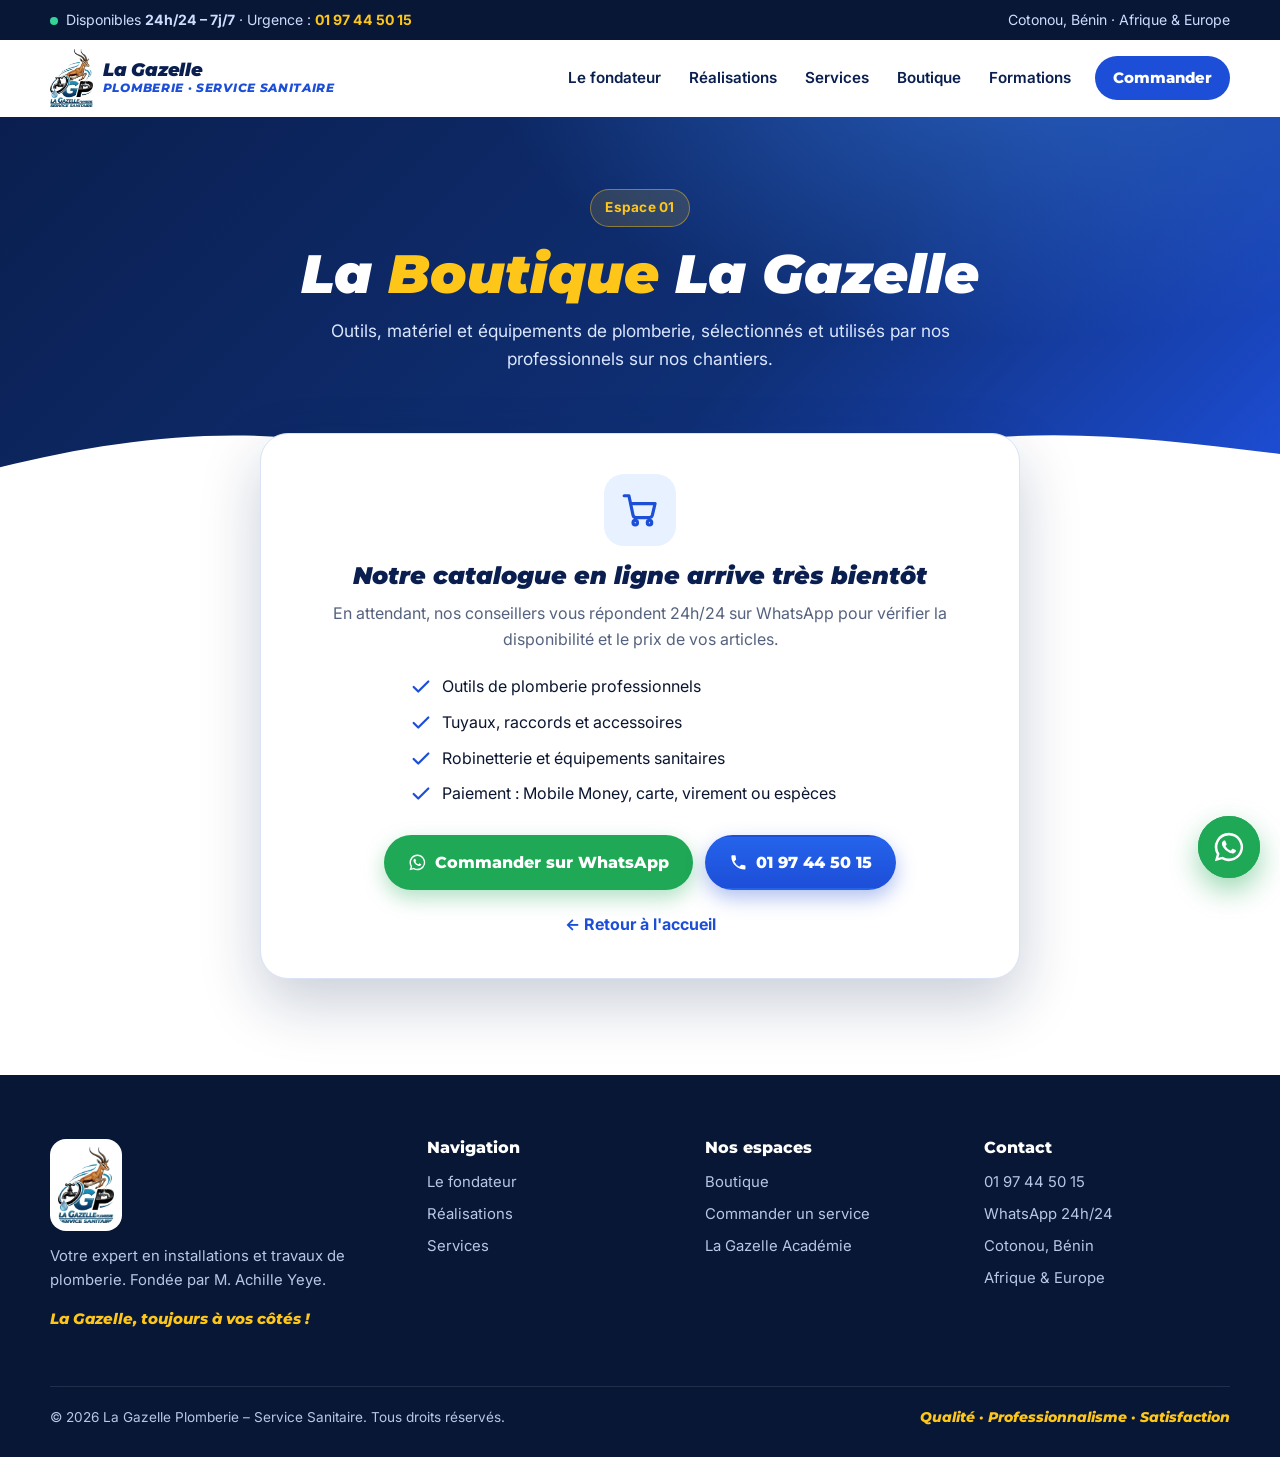
==== site/boutique.html @ bb218a48 "Étape 1 : page d'accueil de La Gazelle Plomberie - Présentation de l'entreprise, M. Achille Yeye (fo" ====
<!doctype html>
<html lang="fr">
<head>
  <meta charset="utf-8">
  <meta name="viewport" content="width=device-width, initial-scale=1, viewport-fit=cover">
  <title>Boutique – Outils et équipements de plomberie | La Gazelle Plomberie</title>
  <meta name="description" content="La boutique La Gazelle Plomberie : outils et équipements de plomberie sélectionnés par des professionnels. Commande par WhatsApp, livraison et tous moyens de paiement.">
  <meta name="theme-color" content="#0a1f4f">

  <meta property="og:type" content="website">
  <meta property="og:locale" content="fr_FR">
  <meta property="og:title" content="La Gazelle Plomberie avance avec vous !">
  <meta property="og:description" content="Plomberie, sanitaire et BTP, disponible 24h/24. Particuliers et grandes entreprises, en Afrique et en Europe.">
  <meta property="og:image" content="assets/img/og-image.jpg">
  <meta name="twitter:card" content="summary_large_image">

  <link rel="icon" type="image/png" href="assets/img/favicon.png">
  <link rel="apple-touch-icon" href="assets/img/apple-touch-icon.png">
  <link rel="manifest" href="manifest.webmanifest">

  <link rel="preconnect" href="https://fonts.googleapis.com">
  <link rel="preconnect" href="https://fonts.gstatic.com" crossorigin>
  <link href="https://fonts.googleapis.com/css2?family=Inter:wght@400;500;600;700&family=Montserrat:ital,wght@0,700;0,800;0,900;1,700;1,800;1,900&display=swap" rel="stylesheet">
  <link rel="stylesheet" href="assets/css/style.css">
</head>
<body>
  <!-- Bibliothèque d'icônes -->
  <svg width="0" height="0" style="position:absolute" aria-hidden="true">
    <defs>
      <symbol id="i-phone" viewBox="0 0 24 24"><path fill="currentColor" d="M6.6 10.8a15.2 15.2 0 0 0 6.6 6.6l2.2-2.2a1 1 0 0 1 1-.25 11.4 11.4 0 0 0 3.6.57 1 1 0 0 1 1 1V20a1 1 0 0 1-1 1A17 17 0 0 1 3 4a1 1 0 0 1 1-1h3.5a1 1 0 0 1 1 1c0 1.25.2 2.45.57 3.57a1 1 0 0 1-.25 1z"/></symbol>
      <symbol id="i-whatsapp" viewBox="0 0 24 24"><path fill="currentColor" d="M12 2a10 10 0 0 0-8.6 15.1L2 22l5-1.3A10 10 0 1 0 12 2zm0 18.2a8.2 8.2 0 0 1-4.2-1.15l-.3-.18-3 .78.8-2.9-.2-.3A8.2 8.2 0 1 1 12 20.2zm4.5-6.1c-.25-.12-1.47-.72-1.7-.8-.22-.09-.39-.13-.55.12-.17.25-.64.8-.78.97-.14.16-.29.18-.53.06a6.7 6.7 0 0 1-3.37-2.94c-.25-.44.25-.41.72-1.36.08-.16.04-.3-.02-.43-.06-.12-.56-1.34-.76-1.83-.2-.48-.4-.41-.55-.42h-.47a.9.9 0 0 0-.65.3 2.7 2.7 0 0 0-.85 2.02 4.7 4.7 0 0 0 1 2.5 10.8 10.8 0 0 0 4.13 3.64c1.54.66 2.14.72 2.9.6.47-.07 1.47-.6 1.67-1.18.21-.58.21-1.07.15-1.18-.06-.1-.22-.16-.47-.28z"/></symbol>
      <symbol id="i-check" viewBox="0 0 24 24"><path fill="none" stroke="currentColor" stroke-width="2.4" stroke-linecap="round" stroke-linejoin="round" d="M20 6 9 17l-5-5"/></symbol>
      <symbol id="i-arrow" viewBox="0 0 24 24"><path fill="none" stroke="currentColor" stroke-width="2.2" stroke-linecap="round" stroke-linejoin="round" d="M5 12h14M13 6l6 6-6 6"/></symbol>
      <symbol id="i-clock" viewBox="0 0 24 24"><g fill="none" stroke="currentColor" stroke-width="2" stroke-linecap="round"><circle cx="12" cy="12" r="9"/><path d="M12 7v5l3 2"/></g></symbol>
      <symbol id="i-globe" viewBox="0 0 24 24"><g fill="none" stroke="currentColor" stroke-width="2"><circle cx="12" cy="12" r="9"/><path d="M3 12h18M12 3a14 14 0 0 1 0 18M12 3a14 14 0 0 0 0 18"/></g></symbol>
      <symbol id="i-building" viewBox="0 0 24 24"><g fill="none" stroke="currentColor" stroke-width="2" stroke-linejoin="round"><path d="M4 21V5l8-3v19M12 8l8 3v10M2 21h20"/><path d="M7 8h2M7 12h2M7 16h2M15 13h2M15 17h2"/></g></symbol>
      <symbol id="i-card" viewBox="0 0 24 24"><g fill="none" stroke="currentColor" stroke-width="2" stroke-linejoin="round"><rect x="2" y="5" width="20" height="14" rx="2"/><path d="M2 10h20M6 15h4"/></g></symbol>
      <symbol id="i-tap" viewBox="0 0 24 24"><g fill="none" stroke="currentColor" stroke-width="2" stroke-linecap="round" stroke-linejoin="round"><path d="M9 4h6M12 4v4M4 10h11a4 4 0 0 1 4 4v1h-4v-1H4z"/><path d="M17 19c0 1.1-.9 2-2 2s-2-.9-2-2c0-1.1 2-3.5 2-3.5"/></g></symbol>
      <symbol id="i-tools" viewBox="0 0 24 24"><g fill="none" stroke="currentColor" stroke-width="2" stroke-linecap="round" stroke-linejoin="round"><path d="M14.7 6.3a4 4 0 0 1 5-5l-2.5 2.5.6 2.4 2.4.6 2.5-2.5a4 4 0 0 1-5 5L8.5 19.5a2.1 2.1 0 0 1-3-3z"/><path d="m3 3 6 6M2 5l3-3"/></g></symbol>
      <symbol id="i-toilet" viewBox="0 0 24 24"><g fill="none" stroke="currentColor" stroke-width="2" stroke-linejoin="round"><path d="M6 3h7v7H6zM4 10h15a6 6 0 0 1-6 6H10a6 6 0 0 1-6-6zM9 16l-1 5h8l-1-5"/></g></symbol>
      <symbol id="i-hat" viewBox="0 0 24 24"><g fill="none" stroke="currentColor" stroke-width="2" stroke-linejoin="round"><path d="M2 18h20M4 18v-3a8 8 0 0 1 16 0v3M10 7V5h4v2M12 7v5"/></g></symbol>
      <symbol id="i-cart" viewBox="0 0 24 24"><g fill="none" stroke="currentColor" stroke-width="2" stroke-linecap="round" stroke-linejoin="round"><circle cx="9" cy="20" r="1.4"/><circle cx="18" cy="20" r="1.4"/><path d="M2 3h3l2.6 12.2a2 2 0 0 0 2 1.6h8.2a2 2 0 0 0 2-1.5L21.5 8H6"/></g></symbol>
      <symbol id="i-grad" viewBox="0 0 24 24"><g fill="none" stroke="currentColor" stroke-width="2" stroke-linejoin="round"><path d="M2 9l10-5 10 5-10 5z"/><path d="M6 11v5c0 1.5 2.7 3 6 3s6-1.5 6-3v-5M22 9v6"/></g></symbol>
      <symbol id="i-clipboard" viewBox="0 0 24 24"><g fill="none" stroke="currentColor" stroke-width="2" stroke-linecap="round" stroke-linejoin="round"><rect x="5" y="4" width="14" height="18" rx="2"/><path d="M9 4V2h6v2M9 11h6M9 15h6M9 19h3"/></g></symbol>
      <symbol id="i-team" viewBox="0 0 24 24"><g fill="none" stroke="currentColor" stroke-width="2" stroke-linecap="round"><circle cx="12" cy="8" r="3.2"/><circle cx="5" cy="10" r="2.3"/><circle cx="19" cy="10" r="2.3"/><path d="M6 20a6 6 0 0 1 12 0M1.5 19a4 4 0 0 1 5-3.6M22.5 19a4 4 0 0 0-5-3.6"/></g></symbol>
      <symbol id="i-pin" viewBox="0 0 24 24"><g fill="none" stroke="currentColor" stroke-width="2"><path d="M12 22s7-6.5 7-12a7 7 0 0 0-14 0c0 5.5 7 12 7 12z"/><circle cx="12" cy="10" r="2.5"/></g></symbol>
      <symbol id="i-shield" viewBox="0 0 24 24"><g fill="none" stroke="currentColor" stroke-width="2" stroke-linejoin="round"><path d="M12 2 4 5v6c0 5 3.4 9.3 8 11 4.6-1.7 8-6 8-11V5z"/><path d="m8.5 12 2.5 2.5 4.5-5"/></g></symbol>
      <symbol id="i-user" viewBox="0 0 24 24"><g fill="none" stroke="currentColor" stroke-width="2" stroke-linecap="round"><circle cx="12" cy="8" r="4"/><path d="M4 21a8 8 0 0 1 16 0"/></g></symbol>
    </defs>
  </svg>

  <a class="skip-link" href="#contenu">Aller au contenu</a>

  <!-- Bandeau disponibilité -->
  <div class="topbar">
    <div class="container">
      <p class="m0"><span class="pulse-dot" aria-hidden="true"></span>Disponibles <strong>24h/24 – 7j/7</strong> · <span class="hide-xs">Urgence : </span><a class="nowrap" href="tel:+2290197445015">01 97 44 50 15</a></p>
      <div class="topbar-right">
        <span>Cotonou, Bénin · Afrique &amp; Europe</span>
      </div>
    </div>
  </div>

  <!-- En-tête -->
  <header class="site-header" id="top">
    <div class="container header-inner">
      <a class="brand" href="index.html" aria-label="La Gazelle Plomberie – accueil">
        <picture>
          <source srcset="assets/img/logo-sm.webp" type="image/webp">
          <img src="assets/img/logo-sm.png" alt="" width="160" height="217">
        </picture>
        <span class="brand-text"><strong>La Gazelle</strong><span>Plomberie · Service sanitaire</span></span>
      </a>

      <button class="nav-toggle" aria-expanded="false" aria-controls="menu" aria-label="Ouvrir le menu"><span></span></button>

      <nav class="main-nav" id="menu" aria-label="Navigation principale">
        <ul>
          <li><a href="index.html#fondateur">Le fondateur</a></li>
          <li><a href="index.html#realisations">Réalisations</a></li>
          <li><a href="index.html#services">Services</a></li>
          <li><a href="boutique.html" aria-current="page">Boutique</a></li>
          <li><a href="formations.html">Formations</a></li>
          <li class="nav-cta"><a href="commander.html">Commander</a></li>
        </ul>
      </nav>
    </div>
  </header>

  <main id="contenu">
    <section class="page-hero" aria-labelledby="page-title">
      <div class="container">
        <span class="eyebrow">Espace 01</span>
        <h1 id="page-title">La <span class="accent">Boutique</span> La Gazelle</h1>
        <p>Outils, matériel et équipements de plomberie, sélectionnés et utilisés par nos professionnels sur nos chantiers.</p>
      </div>
      <svg class="wave" viewBox="0 0 1440 90" preserveAspectRatio="none" aria-hidden="true"><path fill="#ffffff" d="M0 60c120-30 240-45 360-30s240 60 360 60 240-45 360-60 240 0 360 15v45H0z"/></svg>
    </section>

    <section class="section" style="padding-top:0">
      <div class="container">
        <div class="coming">
          <span class="ico"><svg><use href="#i-cart"/></svg></span>
          <h2>Notre catalogue en ligne arrive très bientôt</h2>
          <p>En attendant, nos conseillers vous répondent 24h/24 sur WhatsApp pour vérifier la disponibilité et le prix de vos articles.</p>
          <ul>
          <li><svg><use href="#i-check"/></svg><span>Outils de plomberie professionnels</span></li>
          <li><svg><use href="#i-check"/></svg><span>Tuyaux, raccords et accessoires</span></li>
          <li><svg><use href="#i-check"/></svg><span>Robinetterie et équipements sanitaires</span></li>
          <li><svg><use href="#i-check"/></svg><span>Paiement : Mobile Money, carte, virement ou espèces</span></li>
          </ul>
          <div class="actions">
            <a class="btn btn-whatsapp" data-wa="Bonjour La Gazelle, je souhaite acheter des outils / du matériel de plomberie. Voici ma liste :" href="https://wa.me/2290197445015" target="_blank" rel="noopener"><svg><use href="#i-whatsapp"/></svg> Commander sur WhatsApp</a>
            <a class="btn btn-blue" href="tel:+2290197445015"><svg><use href="#i-phone"/></svg> 01 97 44 50 15</a>
          </div>
          <a class="back-link" href="index.html">← Retour à l'accueil</a>
        </div>
      </div>
    </section>
  </main>

  <!-- Pied de page -->
  <footer class="site-footer">
    <div class="container footer-grid">
      <div class="footer-brand">
        <img src="assets/img/logo-sm.png" alt="Logo La Gazelle Plomberie – Service Sanitaire" width="160" height="217">
        <p>Votre expert en installations et travaux de plomberie. Fondée par M. Achille Yeye.</p>
        <p class="slogan">La Gazelle, toujours à vos côtés&nbsp;!</p>
      </div>
      <div>
        <h4>Navigation</h4>
        <ul>
          <li><a href="index.html#fondateur">Le fondateur</a></li>
          <li><a href="index.html#realisations">Réalisations</a></li>
          <li><a href="index.html#services">Services</a></li>
        </ul>
      </div>
      <div>
        <h4>Nos espaces</h4>
        <ul>
          <li><a href="boutique.html">Boutique</a></li>
          <li><a href="commander.html">Commander un service</a></li>
          <li><a href="formations.html">La Gazelle Académie</a></li>
        </ul>
      </div>
      <div>
        <h4>Contact</h4>
        <ul>
          <li><a href="tel:+2290197445015">01 97 44 50 15</a></li>
          <li><a href="https://wa.me/2290197445015" target="_blank" rel="noopener">WhatsApp 24h/24</a></li>
          <li>Cotonou, Bénin</li>
          <li>Afrique &amp; Europe</li>
        </ul>
      </div>
    </div>
    <div class="container footer-bottom">
      <span>© <span data-year>2026</span> La Gazelle Plomberie – Service Sanitaire. Tous droits réservés.</span>
      <span class="slogan">Qualité · Professionnalisme · Satisfaction</span>
    </div>
  </footer>

  <!-- Bouton WhatsApp flottant (ordinateur) -->
  <a class="fab-whatsapp" data-wa="Bonjour La Gazelle Plomberie !" href="https://wa.me/2290197445015" target="_blank" rel="noopener" aria-label="Nous écrire sur WhatsApp">
    <svg><use href="#i-whatsapp"/></svg>
  </a>

  <!-- Barre d'actions (mobile) -->
  <nav class="mobile-bar" aria-label="Actions rapides">
    <a class="call" href="tel:+2290197445015"><svg><use href="#i-phone"/></svg>Appeler</a>
    <a class="wa" data-wa="Bonjour La Gazelle Plomberie !" href="https://wa.me/2290197445015" target="_blank" rel="noopener"><svg><use href="#i-whatsapp"/></svg>WhatsApp</a>
    <a class="quote" href="commander.html"><svg><use href="#i-hat"/></svg>Commander</a>
  </nav>

  <script src="assets/js/main.js" defer></script>
</body>
</html>
---- site/assets/css/style.css ----
/* =========================================================
   La Gazelle Plomberie — Service Sanitaire
   Identité : bleu roi, bleu nuit, jaune or, blanc + touche fauve (la gazelle)
   ========================================================= */

:root {
  --navy-900: #071735;
  --navy-800: #0a1f4f;
  --navy-700: #0f2f75;
  --blue-600: #1d4ed8;
  --blue-500: #2563eb;
  --blue-400: #3b82f6;
  --sky-100: #e8f1ff;
  --sky-50: #f4f8ff;
  --gold-400: #ffc61a;
  --gold-500: #f5b300;
  --fauve: #c8742f;
  --red-600: #e11d2a;
  --whatsapp: #1fa855;
  --ink: #0b1530;
  --muted: #55627f;
  --line: #d9e3f5;
  --white: #ffffff;

  --radius-sm: 10px;
  --radius: 18px;
  --radius-lg: 28px;
  --shadow-sm: 0 2px 8px rgba(10, 31, 79, .08);
  --shadow: 0 12px 32px rgba(10, 31, 79, .14);
  --shadow-lg: 0 24px 60px rgba(10, 31, 79, .22);

  --font-display: "Montserrat", system-ui, sans-serif;
  --font-body: "Inter", system-ui, -apple-system, "Segoe UI", Roboto, sans-serif;

  --container: 1180px;
  --header-h: 76px;
}

*, *::before, *::after { box-sizing: border-box; }
html { scroll-behavior: smooth; scroll-padding-top: calc(var(--header-h) + 12px); }
body {
  margin: 0;
  font-family: var(--font-body);
  font-size: 16px;
  line-height: 1.6;
  color: var(--ink);
  background: var(--white);
  -webkit-font-smoothing: antialiased;
  overflow-x: hidden;
}
img { max-width: 100%; display: block; }
a { color: inherit; }
button, input, select, textarea { font: inherit; }
h1, h2, h3, h4 { font-family: var(--font-display); line-height: 1.15; margin: 0 0 .5em; }
p { margin: 0 0 1em; }
ul { margin: 0; padding: 0; list-style: none; }

.container { width: min(100% - 32px, var(--container)); margin-inline: auto; }
.visually-hidden {
  position: absolute !important; width: 1px; height: 1px; overflow: hidden;
  clip: rect(0 0 0 0); white-space: nowrap;
}
.skip-link {
  position: absolute; left: 12px; top: -60px; z-index: 200;
  background: var(--gold-400); color: var(--navy-900); padding: 10px 16px;
  border-radius: var(--radius-sm); font-weight: 700; text-decoration: none;
}
.skip-link:focus { top: 12px; }
:focus-visible { outline: 3px solid var(--gold-400); outline-offset: 3px; border-radius: 6px; }

/* ---------- Boutons ---------- */
.btn {
  display: inline-flex; align-items: center; justify-content: center; gap: .55em;
  padding: .85em 1.4em; border-radius: 999px; border: 2px solid transparent;
  font-family: var(--font-display); font-weight: 800; font-size: .98rem;
  text-decoration: none; cursor: pointer; white-space: nowrap;
  transition: transform .15s ease, box-shadow .15s ease, background .15s ease;
}
.btn:hover { transform: translateY(-2px); }
.btn svg { width: 1.2em; height: 1.2em; flex: none; }
.btn-gold { background: linear-gradient(180deg, var(--gold-400), var(--gold-500)); color: var(--navy-900); box-shadow: 0 8px 20px rgba(245, 179, 0, .35); }
.btn-blue { background: linear-gradient(180deg, var(--blue-500), var(--blue-600)); color: var(--white); box-shadow: 0 8px 20px rgba(29, 78, 216, .35); }
.btn-whatsapp { background: var(--whatsapp); color: var(--white); box-shadow: 0 8px 20px rgba(31, 168, 85, .35); }
.btn-ghost { background: transparent; border-color: currentColor; }
.btn-ghost-light { background: rgba(255,255,255,.08); border-color: rgba(255,255,255,.5); color: var(--white); }
.btn-block { width: 100%; }

/* ---------- Bandeau urgence ---------- */
.topbar {
  background: var(--navy-900); color: #cfdcff; font-size: .88rem;
}
.topbar .container { display: flex; align-items: center; justify-content: space-between; gap: 12px; min-height: 40px; }
.topbar a { color: var(--gold-400); font-weight: 700; text-decoration: none; }
.topbar-right { display: flex; gap: 18px; }
.pulse-dot {
  display: inline-block; width: 8px; height: 8px; border-radius: 50%; background: #34d399;
  margin-right: 8px; box-shadow: 0 0 0 0 rgba(52, 211, 153, .7); animation: pulse 2s infinite;
}
@keyframes pulse { 70% { box-shadow: 0 0 0 10px rgba(52, 211, 153, 0); } 100% { box-shadow: 0 0 0 0 rgba(52, 211, 153, 0); } }

/* ---------- En-tête ---------- */
.site-header {
  position: sticky; top: 0; z-index: 100; background: rgba(255,255,255,.94);
  backdrop-filter: saturate(160%) blur(10px); -webkit-backdrop-filter: saturate(160%) blur(10px);
  border-bottom: 1px solid transparent; transition: box-shadow .2s, border-color .2s;
}
.site-header.is-scrolled { box-shadow: var(--shadow-sm); border-color: var(--line); }
.header-inner { display: flex; align-items: center; justify-content: space-between; height: var(--header-h); gap: 16px; }
.brand { display: flex; align-items: center; gap: 10px; text-decoration: none; }
.brand img { height: 58px; width: auto; }
.brand-text { display: flex; flex-direction: column; line-height: 1; }
.brand-text strong { font-family: var(--font-display); font-weight: 900; font-style: italic; color: var(--navy-800); font-size: 1.15rem; letter-spacing: -.01em; }
.brand-text span { font-family: var(--font-display); font-weight: 800; font-style: italic; color: var(--blue-600); font-size: .72rem; letter-spacing: .06em; text-transform: uppercase; margin-top: 4px; }

.main-nav ul { display: flex; align-items: center; gap: 4px; }
.main-nav a {
  display: block; padding: 10px 12px; border-radius: 10px; text-decoration: none;
  font-weight: 600; font-size: .95rem; color: var(--navy-800);
}
.main-nav a:hover { background: var(--sky-100); color: var(--blue-600); }
.main-nav .nav-cta { margin-left: 8px; }
.main-nav .nav-cta a { background: var(--blue-600); color: var(--white); padding: 10px 18px; border-radius: 999px; font-family: var(--font-display); font-weight: 800; }
.main-nav .nav-cta a:hover { background: var(--navy-800); color: var(--white); }

.nav-toggle {
  display: none; width: 46px; height: 46px; border-radius: 12px; border: 1px solid var(--line);
  background: var(--white); cursor: pointer; align-items: center; justify-content: center;
}
.nav-toggle span, .nav-toggle span::before, .nav-toggle span::after {
  display: block; width: 22px; height: 2.5px; background: var(--navy-800); border-radius: 2px; position: relative; transition: .2s;
}
.nav-toggle span::before, .nav-toggle span::after { content: ""; position: absolute; left: 0; }
.nav-toggle span::before { top: -7px; }
.nav-toggle span::after { top: 7px; }
.nav-open .nav-toggle span { background: transparent; }
.nav-open .nav-toggle span::before { top: 0; transform: rotate(45deg); }
.nav-open .nav-toggle span::after { top: 0; transform: rotate(-45deg); }

/* ---------- Hero ---------- */
.hero {
  position: relative; overflow: hidden; color: var(--white);
  background:
    radial-gradient(1200px 600px at 85% -10%, rgba(59,130,246,.55), transparent 60%),
    radial-gradient(800px 500px at -10% 110%, rgba(29,78,216,.6), transparent 60%),
    linear-gradient(135deg, var(--navy-800) 0%, var(--navy-700) 55%, var(--blue-600) 100%);
}
.hero::before {
  /* motif chantier : grille légère */
  content: ""; position: absolute; inset: 0; opacity: .08; pointer-events: none;
  background-image: linear-gradient(rgba(255,255,255,.6) 1px, transparent 1px), linear-gradient(90deg, rgba(255,255,255,.6) 1px, transparent 1px);
  background-size: 48px 48px;
  mask-image: linear-gradient(180deg, #000 0%, transparent 85%);
}
.hero-inner { position: relative; display: grid; grid-template-columns: 1.1fr .9fr; gap: 40px; align-items: end; padding-top: 56px; }
.hero-copy { padding-bottom: 110px; }
.eyebrow {
  display: inline-flex; align-items: center; gap: 8px; padding: 7px 14px; border-radius: 999px;
  background: rgba(255,198,26,.14); border: 1px solid rgba(255,198,26,.45); color: var(--gold-400);
  font-weight: 700; font-size: .85rem; letter-spacing: .02em;
}
.hero h1 {
  font-size: clamp(2.3rem, 4.8vw, 3.7rem); font-weight: 900; font-style: italic; letter-spacing: -.02em;
  margin: 18px 0 18px; text-shadow: 0 4px 24px rgba(0,0,0,.25);
}
.hero h1 .accent { color: var(--gold-400); display: inline-block; position: relative; }
.swoosh { position: relative; }
.swoosh::after {
  content: ""; position: absolute; left: 2%; right: -2%; bottom: -.12em; height: .16em; border-radius: 999px;
  background: linear-gradient(90deg, var(--gold-400), rgba(255,198,26,0)); transform: rotate(-2deg);
}
.hero-lead { font-size: 1.15rem; color: #dbe6ff; max-width: 34em; }
.hero-actions { display: flex; flex-wrap: wrap; gap: 12px; margin: 28px 0 26px; }
.trust-row { display: flex; flex-wrap: wrap; gap: 10px 22px; color: #cfdcff; font-size: .92rem; font-weight: 600; }
.trust-row li { display: flex; align-items: center; gap: 8px; }
.trust-row svg { width: 20px; height: 20px; color: var(--gold-400); flex: none; }

.hero-visual { position: relative; align-self: end; display: flex; justify-content: center; }
.hero-photo {
  position: relative; width: min(100%, 460px); aspect-ratio: 620 / 746; border-radius: 240px 240px 0 0; overflow: hidden;
  background: linear-gradient(180deg, rgba(255,255,255,.18), rgba(255,255,255,.04));
  border: 6px solid rgba(255,255,255,.18); border-bottom: 0;
  box-shadow: var(--shadow-lg);
}
.hero-photo img { width: 100%; height: 100%; object-fit: cover; object-position: center top; }
.founder-badge {
  position: absolute; left: -12px; bottom: 120px; z-index: 2;
  background: linear-gradient(180deg, var(--gold-400), var(--gold-500)); color: var(--navy-900);
  border-radius: 16px; padding: 10px 18px 10px 14px; box-shadow: var(--shadow);
  display: flex; align-items: center; gap: 10px; transform: rotate(-3deg);
}
.founder-badge strong { display: block; font-family: var(--font-display); font-weight: 900; font-style: italic; font-size: 1.1rem; line-height: 1.1; }
.founder-badge span { display: block; font-weight: 700; font-size: .8rem; color: var(--navy-700); }
.founder-badge svg { width: 30px; height: 30px; }
.float-card {
  text-decoration: none;
  position: absolute; right: -10px; top: 70px; z-index: 2; background: var(--white); color: var(--ink);
  border-radius: 16px; padding: 12px 16px; box-shadow: var(--shadow); display: flex; align-items: center; gap: 12px;
  transform: rotate(2deg); max-width: 240px;
}
.float-card .ico { width: 42px; height: 42px; border-radius: 12px; background: var(--whatsapp); color: #fff; display: grid; place-items: center; flex: none; }
.float-card .ico svg { width: 24px; height: 24px; }
.float-card strong { display: block; font-family: var(--font-display); font-size: .95rem; line-height: 1.2; }
.float-card small { color: var(--muted); font-size: .8rem; }

.wave { display: block; width: 100%; height: auto; position: relative; margin-top: -2px; }
.hero .wave { position: absolute; left: 0; right: 0; bottom: -1px; z-index: 3; }

/* ---------- Sections ---------- */
.section { padding: 96px 0; position: relative; }
.section-alt { background: var(--sky-50); }
.section-head { text-align: center; max-width: 720px; margin: 0 auto 52px; }
.kicker {
  display: inline-block; font-family: var(--font-display); font-weight: 800; font-style: italic; font-size: .9rem;
  color: var(--blue-600); text-transform: uppercase; letter-spacing: .08em; margin-bottom: 10px;
}
.section-title { font-size: clamp(1.9rem, 3.6vw, 2.8rem); font-weight: 900; font-style: italic; color: var(--navy-800); letter-spacing: -.02em; }
.section-title .hl { color: var(--blue-600); }
.section-title .gold-under { background: linear-gradient(180deg, transparent 62%, rgba(255,198,26,.65) 62%); padding: 0 .1em; }
.section-sub { color: var(--muted); font-size: 1.08rem; }

/* ---------- Services numériques ---------- */
.digital-grid { display: grid; grid-template-columns: repeat(3, 1fr); gap: 22px; }
.digital-card {
  position: relative; padding: 28px 26px; border-radius: var(--radius); background: var(--white);
  border: 1px solid var(--line); box-shadow: var(--shadow-sm); transition: transform .2s, box-shadow .2s, border-color .2s;
  display: flex; flex-direction: column;
}
.digital-card:hover { transform: translateY(-4px); box-shadow: var(--shadow); border-color: #bcd0f5; }
.digital-card .ico {
  width: 58px; height: 58px; border-radius: 16px; display: grid; place-items: center; margin-bottom: 18px;
  background: linear-gradient(145deg, var(--navy-700), var(--blue-500)); color: var(--white);
  box-shadow: 0 10px 22px rgba(29,78,216,.28);
}
.digital-card .ico svg { width: 30px; height: 30px; }
.digital-card h3 { font-size: 1.2rem; font-weight: 800; color: var(--navy-800); }
.digital-card p { color: var(--muted); margin-bottom: 16px; }
.digital-card .link { margin-top: auto; font-weight: 700; color: var(--blue-600); text-decoration: none; display: inline-flex; gap: 6px; align-items: center; }
.digital-card .link:hover { text-decoration: underline; }
.tag-new {
  position: absolute; top: 18px; right: 18px; background: var(--gold-400); color: var(--navy-900);
  font-size: .72rem; font-weight: 800; padding: 4px 10px; border-radius: 999px; text-transform: uppercase; letter-spacing: .04em;
}

/* ---------- Services métier ---------- */
.services-layout { display: grid; grid-template-columns: .95fr 1.05fr; gap: 48px; align-items: center; }
.services-list { display: grid; gap: 14px; }
.service-item {
  display: grid; grid-template-columns: 64px 1fr; gap: 18px; align-items: center;
  background: var(--white); border-radius: 999px 22px 22px 999px; padding: 10px 22px 10px 10px;
  box-shadow: var(--shadow-sm); border: 1px solid var(--line);
}
.service-item .ico {
  width: 64px; height: 64px; border-radius: 50%; display: grid; place-items: center; color: var(--white);
  background: radial-gradient(circle at 30% 30%, var(--blue-500), var(--navy-800));
  border: 3px solid var(--white); box-shadow: 0 0 0 2px var(--blue-600);
}
.service-item .ico svg { width: 30px; height: 30px; }
.service-item h3 { font-size: 1.05rem; margin: 0 0 2px; color: var(--navy-800); font-weight: 800; }
.service-item p { margin: 0; color: var(--muted); font-size: .93rem; line-height: 1.45; }
.services-visual { position: relative; }
.services-visual .main-img { border-radius: var(--radius-lg); box-shadow: var(--shadow-lg); width: 100%; aspect-ratio: 870/540; object-fit: cover; }
.quote-ribbon {
  position: relative; margin: -46px 24px 0; background: linear-gradient(180deg, var(--gold-400), var(--gold-500));
  color: var(--navy-900); border-radius: 18px; padding: 18px 22px 18px 58px; box-shadow: var(--shadow);
  font-family: var(--font-display); font-weight: 800; font-style: italic; font-size: 1.12rem; line-height: 1.3; transform: rotate(-1.5deg);
}
.quote-ribbon::before {
  content: "\201C"; position: absolute; left: 14px; top: -6px; font-size: 4rem; line-height: 1; color: var(--navy-800); font-family: Georgia, serif;
}

/* ---------- Étapes ---------- */
.steps { display: grid; grid-template-columns: repeat(4, 1fr); gap: 22px; counter-reset: step; position: relative; }
.step {
  position: relative; background: var(--white); border-radius: var(--radius); padding: 30px 22px 24px; text-align: center;
  border: 1px solid var(--line); box-shadow: var(--shadow-sm);
}
.step::before {
  counter-increment: step; content: counter(step);
  position: absolute; top: -20px; left: 50%; transform: translateX(-50%);
  width: 40px; height: 40px; border-radius: 50%; display: grid; place-items: center;
  background: var(--gold-400); color: var(--navy-900); font-family: var(--font-display); font-weight: 900; font-size: 1.1rem;
  box-shadow: 0 0 0 5px var(--sky-50);
}
.step .ico { width: 56px; height: 56px; margin: 8px auto 14px; color: var(--blue-600); }
.step .ico svg { width: 100%; height: 100%; }
.step h3 { font-size: 1.08rem; color: var(--navy-800); font-weight: 800; }
.step p { color: var(--muted); font-size: .94rem; margin: 0; }

/* ---------- Formulaires ---------- */
.form-section {
  background:
    radial-gradient(700px 400px at 100% 0%, rgba(59,130,246,.45), transparent 60%),
    linear-gradient(160deg, var(--navy-800), var(--navy-900));
  color: var(--white);
}
.form-layout { display: grid; grid-template-columns: .85fr 1.15fr; gap: 48px; align-items: start; }
.form-intro .section-title { color: var(--white); }
.form-intro .section-title .hl { color: var(--gold-400); }
.form-intro p { color: #cfdcff; }
.form-intro .checks { display: grid; gap: 12px; margin: 26px 0; }
.form-intro .checks li { display: flex; gap: 12px; align-items: flex-start; color: #e6eeff; }
.form-intro .checks svg { width: 22px; height: 22px; color: var(--gold-400); flex: none; margin-top: 2px; }
.direct-contact { display: flex; flex-wrap: wrap; gap: 12px; }

.form-card {
  background: var(--white); color: var(--ink); border-radius: var(--radius-lg); padding: 32px;
  box-shadow: var(--shadow-lg);
}
.form-card h3 { font-size: 1.35rem; color: var(--navy-800); font-weight: 900; font-style: italic; }
.form-card .form-note { color: var(--muted); font-size: .9rem; margin-bottom: 22px; }
.form-grid { display: grid; grid-template-columns: 1fr 1fr; gap: 16px 18px; }
.field { display: flex; flex-direction: column; gap: 6px; }
.field.full { grid-column: 1 / -1; }
.field label, .field legend { font-weight: 700; font-size: .9rem; color: var(--navy-800); }
.field .opt { font-weight: 500; color: var(--muted); }
.field input, .field select, .field textarea {
  width: 100%; padding: 12px 14px; border-radius: 12px; border: 1.5px solid var(--line); background: var(--sky-50);
  color: var(--ink); transition: border-color .15s, box-shadow .15s, background .15s; min-height: 48px;
}
.field textarea { min-height: 110px; resize: vertical; }
.field input:focus, .field select:focus, .field textarea:focus {
  outline: none; border-color: var(--blue-500); background: var(--white); box-shadow: 0 0 0 4px rgba(37,99,235,.15);
}
.field input:user-invalid, .field select:user-invalid, .field textarea:user-invalid { border-color: var(--red-600); }
.field .err { color: var(--red-600); font-size: .82rem; display: none; }
.field.has-error .err { display: block; }
.field.has-error input, .field.has-error select, .field.has-error textarea { border-color: var(--red-600); }
fieldset.field { border: 0; padding: 0; margin: 0; }
.chips { display: flex; flex-wrap: wrap; gap: 8px; }
.chip input { position: absolute; opacity: 0; pointer-events: none; }
.chip span {
  display: inline-flex; align-items: center; gap: 6px; padding: 9px 14px; border-radius: 999px;
  border: 1.5px solid var(--line); background: var(--sky-50); cursor: pointer; font-weight: 600; font-size: .9rem;
  transition: .15s; user-select: none;
}
.chip input:checked + span { background: var(--blue-600); border-color: var(--blue-600); color: var(--white); }
.chip input:focus-visible + span { outline: 3px solid var(--gold-400); outline-offset: 2px; }
.chip.urgent input:checked + span { background: var(--red-600); border-color: var(--red-600); }
.form-actions { display: flex; flex-wrap: wrap; gap: 12px; margin-top: 22px; align-items: center; }
.form-actions .btn { flex: 1 1 220px; }
.form-legal { font-size: .8rem; color: var(--muted); margin: 14px 0 0; }
.form-success {
  display: none; margin-top: 16px; padding: 14px 16px; border-radius: 12px; background: #e8f8ee; color: #135c31;
  border: 1px solid #b6e6c8; font-weight: 600; font-size: .92rem;
}
.form-success.show { display: block; }

/* ---------- Coulisses ---------- */
.gallery { display: grid; grid-template-columns: repeat(4, 1fr); gap: 18px; }
.gallery figure { margin: 0; position: relative; border-radius: var(--radius); overflow: hidden; box-shadow: var(--shadow-sm); background: var(--navy-800); }
.gallery img { width: 100%; aspect-ratio: 4/3; object-fit: cover; transition: transform .4s; }
.gallery figure:hover img { transform: scale(1.05); }
.gallery figcaption {
  position: absolute; left: 10px; right: 10px; bottom: 10px; display: flex; align-items: center; gap: 10px;
  background: rgba(10,31,79,.9); color: var(--white); border-radius: 999px; padding: 6px 14px 6px 6px;
  font-family: var(--font-display); font-weight: 800; font-style: italic; font-size: .92rem; line-height: 1.15;
  border: 1.5px solid rgba(255,255,255,.35);
}
.gallery figcaption .ico { width: 34px; height: 34px; border-radius: 50%; background: var(--blue-600); display: grid; place-items: center; flex: none; }
.gallery figcaption svg { width: 18px; height: 18px; }

/* ---------- Mot du fondateur ---------- */
.founder { display: grid; grid-template-columns: 340px 1fr; gap: 48px; align-items: center; }
.founder-photo { position: relative; }
.founder-photo img { border-radius: var(--radius-lg); box-shadow: var(--shadow-lg); width: 100%; aspect-ratio: 4/5; object-fit: cover; object-position: top; }
.founder-photo::after {
  content: ""; position: absolute; inset: 18px -18px -18px 18px; border-radius: var(--radius-lg); border: 3px solid var(--gold-400); z-index: -1;
}
.founder blockquote {
  margin: 0; font-family: var(--font-display); font-weight: 800; font-style: italic; color: var(--navy-800);
  font-size: clamp(1.5rem, 3vw, 2.2rem); line-height: 1.25; letter-spacing: -.01em;
}
.founder blockquote::before { content: "\201C"; display: block; font-family: Georgia, serif; color: var(--gold-500); font-size: 5rem; line-height: .6; margin-bottom: 12px; }
.founder .sig { margin-top: 20px; font-family: var(--font-display); font-weight: 900; font-style: italic; color: var(--blue-600); font-size: 1.2rem; }
.founder .sig small { display: block; font-family: var(--font-body); font-style: normal; font-weight: 600; color: var(--muted); font-size: .9rem; }
.values { display: flex; flex-wrap: wrap; gap: 10px; margin-top: 26px; }
.values span {
  font-family: var(--font-display); font-weight: 800; font-style: italic; color: var(--navy-800);
  background: var(--sky-100); padding: 8px 16px; border-radius: 999px; border: 1px solid #c9daf8;
}

/* ---------- Académie ---------- */
.academy {
  background:
    linear-gradient(180deg, rgba(244,248,255,1) 0%, rgba(232,241,255,1) 100%);
  overflow: hidden;
}
.academy-banner {
  display: grid; grid-template-columns: 1fr 1fr; gap: 0; border-radius: var(--radius-lg); overflow: hidden; box-shadow: var(--shadow-lg);
  background: var(--navy-800); color: var(--white); margin-bottom: 40px;
}
.academy-banner .copy { padding: 40px; position: relative; }
.badge-open {
  display: inline-flex; align-items: center; gap: 8px; background: var(--red-600); color: var(--white);
  font-family: var(--font-display); font-weight: 900; font-style: italic; text-transform: uppercase; letter-spacing: .02em;
  padding: 8px 16px; border-radius: 12px; transform: rotate(-3deg); box-shadow: 0 8px 18px rgba(225,29,42,.35); font-size: .95rem;
}
.badge-open svg { width: 20px; height: 20px; }
.academy-banner h2 { font-size: clamp(1.9rem, 3.6vw, 2.8rem); font-weight: 900; font-style: italic; margin: 18px 0 8px; }
.academy-banner h2 .gold { color: var(--gold-400); }
.academy-banner .tagline { color: #cfdcff; font-weight: 600; }
.academy-banner .photo { min-height: 260px; background: center / cover no-repeat; }
.learn-list { display: grid; gap: 10px; margin: 22px 0 26px; }
.learn-list li { display: flex; gap: 10px; align-items: flex-start; color: #e6eeff; }
.learn-list svg { width: 22px; height: 22px; color: var(--gold-400); flex: none; margin-top: 2px; }
.perks { display: grid; grid-template-columns: repeat(4, 1fr); gap: 16px; margin-bottom: 48px; }
.perk {
  background: var(--white); border-radius: var(--radius); padding: 22px 16px; text-align: center; border: 1px solid var(--line); box-shadow: var(--shadow-sm);
}
.perk .ico { width: 60px; height: 60px; margin: 0 auto 12px; border-radius: 50%; background: var(--navy-800); color: var(--white); display: grid; place-items: center; }
.perk .ico svg { width: 30px; height: 30px; }
.perk h3 { font-size: 1rem; margin: 0; color: var(--navy-800); font-weight: 800; }
.academy-form-wrap { display: grid; grid-template-columns: .8fr 1.2fr; gap: 40px; align-items: start; }
.academy-audience {
  background: linear-gradient(180deg, var(--gold-400), var(--gold-500)); color: var(--navy-900); border-radius: var(--radius-lg);
  padding: 30px; box-shadow: var(--shadow);
}
.academy-audience h3 { font-weight: 900; font-style: italic; font-size: 1.4rem; }
.academy-audience p { font-weight: 600; }
.academy-audience .big { font-family: var(--font-display); font-weight: 900; font-style: italic; font-size: 1.6rem; color: var(--navy-800); line-height: 1.15; margin: 14px 0 0; }

/* ---------- Conseils ---------- */
.tips { display: grid; grid-template-columns: repeat(3, 1fr); gap: 22px; }
.tip {
  background: var(--white); border-radius: var(--radius); border: 1px solid var(--line); box-shadow: var(--shadow-sm);
  padding: 26px; display: flex; flex-direction: column;
}
.tip .label { align-self: flex-start; font-size: .75rem; font-weight: 800; text-transform: uppercase; letter-spacing: .06em; padding: 4px 10px; border-radius: 999px; margin-bottom: 14px; }
.tip .label.red { background: #fde8ea; color: var(--red-600); }
.tip .label.blue { background: var(--sky-100); color: var(--blue-600); }
.tip .label.gold { background: #fff4cf; color: #8a6100; }
.tip h3 { font-size: 1.15rem; color: var(--navy-800); font-weight: 800; }
.tip ol { margin: 0 0 16px; padding-left: 1.2em; color: var(--muted); }
.tip ol li { margin-bottom: 6px; }
.tip ol strong { color: var(--ink); }
.tip .link { margin-top: auto; font-weight: 700; color: var(--blue-600); text-decoration: none; }
.tip .link:hover { text-decoration: underline; }

/* ---------- Affiches ---------- */
.posters { display: grid; grid-template-columns: repeat(5, 1fr); gap: 16px; }
.posters button {
  padding: 0; border: 0; background: none; cursor: zoom-in; border-radius: var(--radius); overflow: hidden; box-shadow: var(--shadow-sm);
  transition: transform .2s, box-shadow .2s;
}
.posters button:hover { transform: translateY(-4px) rotate(-.5deg); box-shadow: var(--shadow); }
.posters img { width: 100%; aspect-ratio: 1; object-fit: cover; object-position: top; }
.lightbox {
  border: 0; padding: 0; background: transparent; max-width: min(92vw, 900px); max-height: 92vh;
}
.lightbox::backdrop { background: rgba(7, 23, 53, .88); }
.lightbox img { max-height: 86vh; width: auto; margin: 0 auto; border-radius: 14px; }
.lightbox .close {
  position: fixed; top: 16px; right: 16px; width: 48px; height: 48px; border-radius: 50%; border: 0;
  background: var(--white); color: var(--navy-800); font-size: 1.6rem; cursor: pointer; box-shadow: var(--shadow);
}

/* ---------- FAQ ---------- */
.faq { max-width: 820px; margin: 0 auto; display: grid; gap: 12px; }
.faq details { background: var(--white); border: 1px solid var(--line); border-radius: 16px; box-shadow: var(--shadow-sm); overflow: hidden; }
.faq summary {
  list-style: none; cursor: pointer; padding: 18px 56px 18px 22px; font-weight: 700; color: var(--navy-800); position: relative; font-size: 1.02rem;
}
.faq summary::-webkit-details-marker { display: none; }
.faq summary::after {
  content: "+"; position: absolute; right: 18px; top: 50%; transform: translateY(-50%); width: 30px; height: 30px; border-radius: 50%;
  background: var(--sky-100); color: var(--blue-600); display: grid; place-items: center; font-size: 1.3rem; font-weight: 700; transition: transform .2s;
}
.faq details[open] summary::after { content: "\2212"; background: var(--blue-600); color: var(--white); }
.faq .answer { padding: 0 22px 20px; color: var(--muted); }
.faq .answer p:last-child { margin: 0; }

/* ---------- Contact / CTA final ---------- */
.cta-band {
  position: relative; overflow: hidden; color: var(--white); border-radius: var(--radius-lg);
  background: linear-gradient(120deg, var(--blue-600), var(--navy-800)); padding: 48px; box-shadow: var(--shadow-lg);
  display: grid; grid-template-columns: 1.2fr .8fr; gap: 32px; align-items: center;
}
.cta-band::after {
  content: ""; position: absolute; right: -80px; top: -80px; width: 320px; height: 320px; border-radius: 50%;
  background: radial-gradient(circle, rgba(255,198,26,.35), transparent 70%);
}
.cta-band h2 { font-size: clamp(1.8rem, 3.4vw, 2.6rem); font-weight: 900; font-style: italic; }
.cta-band h2 .gold { color: var(--gold-400); }
.cta-band p { color: #dbe6ff; }
.cta-phone {
  position: relative; z-index: 1; display: flex; flex-direction: column; gap: 12px; align-items: stretch;
}
.phone-big {
  display: flex; align-items: center; gap: 14px; background: rgba(255,255,255,.1); border: 1.5px solid rgba(255,255,255,.3);
  border-radius: 18px; padding: 14px 18px; text-decoration: none; color: var(--white);
}
.phone-big .ico { width: 52px; height: 52px; border-radius: 50%; background: var(--gold-400); color: var(--navy-900); display: grid; place-items: center; flex: none; }
.phone-big .ico svg { width: 26px; height: 26px; }
.phone-big small { display: block; color: #cfdcff; font-size: .82rem; }
.phone-big strong { font-family: var(--font-display); font-weight: 900; font-style: italic; font-size: 1.7rem; letter-spacing: .01em; }

/* ---------- Pied de page ---------- */
.site-footer { background: var(--navy-900); color: #b9c7e6; padding: 64px 0 28px; position: relative; }
.footer-grid { display: grid; grid-template-columns: 1.4fr 1fr 1fr 1fr; gap: 32px; }
.footer-brand img { height: 92px; width: auto; background: var(--white); border-radius: 16px; padding: 8px; margin-bottom: 14px; }
.footer-brand p { font-size: .93rem; }
.site-footer h4 { color: var(--white); font-size: 1rem; font-weight: 800; margin-bottom: 14px; }
.site-footer li { margin-bottom: 8px; font-size: .93rem; }
.site-footer a { text-decoration: none; color: #b9c7e6; }
.site-footer a:hover { color: var(--gold-400); }
.footer-bottom { border-top: 1px solid rgba(255,255,255,.1); margin-top: 40px; padding-top: 20px; display: flex; justify-content: space-between; gap: 12px; flex-wrap: wrap; font-size: .85rem; }
.slogan { font-family: var(--font-display); font-weight: 800; font-style: italic; color: var(--gold-400); }

/* ---------- Boutons flottants & barre mobile ---------- */
.fab-whatsapp {
  position: fixed; right: 20px; bottom: 22px; z-index: 90; width: 62px; height: 62px; border-radius: 50%;
  background: var(--whatsapp); color: var(--white); display: grid; place-items: center; box-shadow: 0 12px 28px rgba(31,168,85,.45);
  transition: transform .2s;
}
.fab-whatsapp:hover { transform: scale(1.06); }
.fab-whatsapp svg { width: 34px; height: 34px; }
.fab-whatsapp::before {
  content: ""; position: absolute; inset: 0; border-radius: 50%; border: 2px solid var(--whatsapp); animation: ring 2.4s infinite;
}
@keyframes ring { 0% { transform: scale(1); opacity: .8; } 100% { transform: scale(1.6); opacity: 0; } }

.mobile-bar { display: none; }

.install-banner {
  position: fixed; left: 50%; bottom: 20px; transform: translate(-50%, 140%); z-index: 95;
  width: min(100% - 32px, 520px); background: var(--white); border-radius: 18px; box-shadow: var(--shadow-lg); border: 1px solid var(--line);
  padding: 14px 14px 14px 16px; display: flex; gap: 12px; align-items: center; transition: transform .35s ease;
}
.install-banner.show { transform: translate(-50%, 0); }
.install-banner img { width: 44px; height: 44px; border-radius: 10px; flex: none; }
.install-banner .txt { flex: 1; font-size: .9rem; line-height: 1.35; }
.install-banner .txt strong { display: block; color: var(--navy-800); }
.install-banner .btn { padding: .6em 1em; font-size: .88rem; }
.install-banner .dismiss { border: 0; background: none; font-size: 1.4rem; color: var(--muted); cursor: pointer; padding: 4px 8px; }

/* ---------- Animations d'apparition ---------- */
.reveal { opacity: 0; transform: translateY(24px); transition: opacity .6s ease, transform .6s ease; }
.reveal.in { opacity: 1; transform: none; }
@media (prefers-reduced-motion: reduce) {
  html { scroll-behavior: auto; }
  .reveal { opacity: 1; transform: none; transition: none; }
  .pulse-dot, .fab-whatsapp::before { animation: none; }
  * { transition-duration: .01ms !important; }
}

/* =========================================================
   Responsive
   ========================================================= */
@media (max-width: 1080px) {
  .main-nav a { padding: 10px 8px; font-size: .9rem; }
  .digital-grid { grid-template-columns: repeat(2, 1fr); }
  .posters { grid-template-columns: repeat(3, 1fr); }
  .footer-grid { grid-template-columns: 1fr 1fr; }
}

@media (max-width: 920px) {
  :root { --header-h: 68px; }
  .nav-toggle { display: inline-flex; }
  .main-nav {
    position: fixed; inset: var(--header-h) 0 auto 0; background: var(--white); border-bottom: 1px solid var(--line);
    box-shadow: var(--shadow); transform: translateY(-110%); visibility: hidden; transition: transform .25s ease, visibility .25s;
    max-height: calc(100vh - var(--header-h)); overflow-y: auto;
  }
  .nav-open .main-nav { transform: none; visibility: visible; }
  .main-nav ul { flex-direction: column; align-items: stretch; padding: 12px 16px 20px; gap: 2px; }
  .main-nav a { padding: 14px 12px; font-size: 1.02rem; }
  .main-nav .nav-cta { margin: 10px 0 0; }
  .main-nav .nav-cta a { text-align: center; padding: 14px; }

  .hero-inner { grid-template-columns: 1fr; gap: 0; padding-top: 40px; }
  .hero-copy { padding-bottom: 32px; text-align: center; }
  .hero-lead { margin-inline: auto; }
  .hero-actions, .trust-row { justify-content: center; }
  .hero-photo { width: min(100%, 360px); }
  .founder-badge { left: 0; bottom: 90px; }
  .float-card { right: 0; top: 40px; }

  .services-layout, .form-layout, .academy-form-wrap, .founder, .cta-band { grid-template-columns: 1fr; }
  .services-visual { order: -1; }
  .founder-photo { max-width: 340px; margin: 0 auto; }
  .founder { text-align: center; }
  .values { justify-content: center; }
  .steps { grid-template-columns: repeat(2, 1fr); row-gap: 40px; }
  .gallery { grid-template-columns: repeat(2, 1fr); }
  .academy-banner { grid-template-columns: 1fr; }
  .academy-banner .photo { order: -1; min-height: 220px; }
  .perks { grid-template-columns: repeat(2, 1fr); }
  .tips { grid-template-columns: 1fr; }
  .section { padding: 72px 0; }
}

@media (max-width: 640px) {
  body { padding-bottom: 72px; }
  .topbar .container { justify-content: center; text-align: center; }
  .topbar-right { display: none; }
  .brand img { height: 48px; }
  .brand-text strong { font-size: 1rem; }
  .brand-text span { font-size: .64rem; }
  .hero h1 { font-size: 2.2rem; }
  .hero-lead { font-size: 1.02rem; }
  .hero-actions .btn { flex: 1 1 100%; }
  .float-card { display: none; }
  .founder-badge { bottom: 60px; padding: 8px 14px 8px 10px; }
  .founder-badge strong { font-size: .98rem; }
  .digital-grid { grid-template-columns: 1fr; }
  .steps { grid-template-columns: 1fr; }
  .form-grid { grid-template-columns: 1fr; }
  .form-card { padding: 22px 18px; border-radius: 22px; }
  .gallery { grid-template-columns: 1fr 1fr; gap: 10px; }
  .gallery figcaption { font-size: .74rem; padding: 4px 10px 4px 4px; left: 6px; right: 6px; bottom: 6px; }
  .gallery figcaption .ico { width: 26px; height: 26px; }
  .gallery figcaption svg { width: 14px; height: 14px; }
  .perks { gap: 10px; }
  .perk { padding: 16px 10px; }
  .posters { grid-template-columns: repeat(2, 1fr); gap: 10px; }
  .academy-banner .copy { padding: 28px 20px; }
  .cta-band { padding: 30px 20px; }
  .phone-big strong { font-size: 1.4rem; }
  .footer-grid { grid-template-columns: 1fr; }
  .quote-ribbon { margin: -30px 8px 0; font-size: 1rem; }
  .service-item { border-radius: 999px 18px 18px 999px; padding-right: 14px; }

  .fab-whatsapp { display: none; }
  .mobile-bar {
    display: grid; grid-template-columns: repeat(3, 1fr); position: fixed; left: 0; right: 0; bottom: 0; z-index: 90;
    background: var(--white); border-top: 1px solid var(--line); box-shadow: 0 -6px 20px rgba(10,31,79,.1);
    padding: 8px 8px calc(8px + env(safe-area-inset-bottom));
    gap: 8px;
  }
  .mobile-bar a {
    display: flex; flex-direction: column; align-items: center; justify-content: center; gap: 2px; padding: 8px 4px; border-radius: 12px;
    text-decoration: none; font-weight: 700; font-size: .78rem; color: var(--navy-800);
  }
  .mobile-bar a svg { width: 22px; height: 22px; }
  .mobile-bar .call { background: var(--sky-100); color: var(--blue-600); }
  .mobile-bar .wa { background: var(--whatsapp); color: var(--white); }
  .mobile-bar .quote { background: var(--gold-400); color: var(--navy-900); }
  .install-banner { bottom: 84px; }
}

/* =========================================================
   Étape 1 — Page d'accueil : engagements, fondateur, parcours,
   réalisations, 3 espaces, contact
   ========================================================= */
.m0 { margin: 0; }

/* ---------- Engagements ---------- */
.keys { position: relative; z-index: 4; margin-top: -36px; }
.keys-grid {
  display: grid; grid-template-columns: repeat(4, 1fr); gap: 0;
  background: var(--white); border-radius: var(--radius-lg); box-shadow: var(--shadow-lg); border: 1px solid var(--line);
  overflow: hidden;
}
.key { display: flex; align-items: center; gap: 14px; padding: 22px 22px; }
.key + .key { border-left: 1px solid var(--line); }
.key .ico {
  width: 48px; height: 48px; border-radius: 14px; flex: none; display: grid; place-items: center;
  background: var(--sky-100); color: var(--blue-600);
}
.key .ico svg { width: 26px; height: 26px; }
.key strong { display: block; font-family: var(--font-display); font-weight: 900; font-style: italic; color: var(--navy-800); font-size: 1.05rem; line-height: 1.2; }
.key span:not(.ico) { display: block; color: var(--muted); font-size: .86rem; line-height: 1.35; }

/* ---------- Fondateur ---------- */
.founder { grid-template-columns: 380px 1fr; gap: 64px; text-align: left; }
.founder .section-title { margin-bottom: 6px; }
.founder-role { color: var(--muted); font-weight: 600; margin-bottom: 26px; }
.founder blockquote { font-size: clamp(1.35rem, 2.6vw, 1.9rem); margin-bottom: 30px; }
.id-card {
  margin: 0; display: grid; grid-template-columns: 1fr 1fr; gap: 0; border-radius: var(--radius); overflow: hidden;
  border: 1px solid var(--line); background: var(--white); box-shadow: var(--shadow-sm);
}
.id-card div { padding: 16px 20px; border-bottom: 1px solid var(--line); }
.id-card div:nth-child(odd) { border-right: 1px solid var(--line); }
.id-card div:nth-last-child(-n+2) { border-bottom: 0; }
.id-card dt { font-size: .74rem; font-weight: 800; letter-spacing: .08em; text-transform: uppercase; color: var(--blue-600); margin-bottom: 4px; }
.id-card dd { margin: 0; font-weight: 600; color: var(--navy-800); line-height: 1.4; }

/* ---------- Parcours ---------- */
.journey { margin-top: 80px; }
.journey-title { text-align: center; font-size: clamp(1.5rem, 2.8vw, 2rem); font-weight: 900; font-style: italic; color: var(--navy-800); margin-bottom: 36px; }
.timeline { list-style: none; margin: 0; padding: 0; display: grid; grid-template-columns: repeat(5, 1fr); gap: 20px; position: relative; }
.timeline::before {
  content: ""; position: absolute; top: 28px; left: 10%; right: 10%; height: 3px; border-radius: 3px;
  background: linear-gradient(90deg, var(--blue-600), var(--gold-400));
}
.timeline li { position: relative; text-align: center; }
.timeline .dot {
  position: relative; z-index: 1; width: 58px; height: 58px; margin: 0 auto 16px; border-radius: 50%;
  display: grid; place-items: center; color: var(--white);
  background: radial-gradient(circle at 30% 30%, var(--blue-500), var(--navy-800));
  border: 4px solid var(--white); box-shadow: 0 0 0 2px var(--blue-600), var(--shadow-sm);
}
.timeline li:last-child .dot { background: linear-gradient(180deg, var(--gold-400), var(--gold-500)); color: var(--navy-900); box-shadow: 0 0 0 2px var(--gold-500), var(--shadow-sm); }
.timeline .dot svg { width: 26px; height: 26px; }
.timeline h4 { font-size: 1rem; font-weight: 800; color: var(--navy-800); margin-bottom: 6px; }
.timeline p { font-size: .9rem; color: var(--muted); margin: 0; line-height: 1.5; }
.timeline .year { display: inline-block; font-family: var(--font-display); font-weight: 900; color: var(--blue-600); margin-bottom: 4px; }

/* ---------- Réalisations ---------- */
.gallery.realisations { grid-template-columns: repeat(3, 1fr); }
.gallery.realisations .wide { grid-column: span 2; grid-row: span 2; }
.gallery.realisations figure:not(.wide) { aspect-ratio: 4 / 3; }
.gallery.realisations img { aspect-ratio: auto; width: 100%; height: 100%; }
.gallery .zoom { display: block; width: 100%; height: 100%; padding: 0; border: 0; background: none; cursor: zoom-in; }

/* ---------- Les 3 espaces ---------- */
.choices { display: grid; grid-template-columns: repeat(3, 1fr); gap: 24px; }
.choice {
  position: relative; overflow: hidden; display: flex; flex-direction: column; text-decoration: none;
  padding: 34px 30px 30px; border-radius: var(--radius-lg); color: var(--white); min-height: 340px;
  box-shadow: var(--shadow); transition: transform .25s ease, box-shadow .25s ease;
  isolation: isolate;
}
.choice::after {
  content: ""; position: absolute; right: -60px; bottom: -60px; width: 220px; height: 220px; border-radius: 50%; z-index: -1;
  background: radial-gradient(circle, rgba(255,255,255,.18), transparent 70%);
}
.choice:hover { transform: translateY(-6px); box-shadow: var(--shadow-lg); }
.choice-shop { background: linear-gradient(150deg, var(--blue-500), var(--navy-800)); }
.choice-order { background: linear-gradient(150deg, var(--gold-400), var(--gold-500)); color: var(--navy-900); }
.choice-train { background: linear-gradient(150deg, var(--navy-700), var(--navy-900)); }
.choice-ico {
  width: 68px; height: 68px; border-radius: 20px; display: grid; place-items: center; margin-bottom: 22px;
  background: rgba(255,255,255,.16); border: 1.5px solid rgba(255,255,255,.35);
}
.choice-order .choice-ico { background: rgba(10,31,79,.1); border-color: rgba(10,31,79,.25); }
.choice-ico svg { width: 36px; height: 36px; }
.choice-num {
  position: absolute; top: 22px; right: 26px; font-family: var(--font-display); font-weight: 900; font-style: italic;
  font-size: 3.2rem; line-height: 1; opacity: .18;
}
.choice h3 { font-size: 1.45rem; font-weight: 900; font-style: italic; margin-bottom: 10px; }
.choice p { opacity: .9; margin-bottom: 22px; }
.choice-cta {
  margin-top: auto; align-self: flex-start; display: inline-flex; align-items: center; gap: 8px;
  font-family: var(--font-display); font-weight: 800; padding: 12px 20px; border-radius: 999px;
  background: var(--white); color: var(--navy-800); transition: gap .2s;
}
.choice-order .choice-cta { background: var(--navy-800); color: var(--white); }
.choice:hover .choice-cta { gap: 14px; }
.choice-cta svg { width: 18px; height: 18px; }

/* ---------- Paiements ---------- */
.pay-list { display: flex; flex-wrap: wrap; gap: 10px; margin-top: 18px; position: relative; z-index: 1; }
.pay-list li {
  display: inline-flex; align-items: center; gap: 6px; padding: 7px 14px; border-radius: 999px;
  background: rgba(255,255,255,.12); border: 1px solid rgba(255,255,255,.3); font-weight: 600; font-size: .9rem;
}
.pay-list svg { width: 16px; height: 16px; color: var(--gold-400); }
.cta-band > div:first-child { position: relative; z-index: 1; }

/* ---------- Pages internes (en préparation) ---------- */
.page-hero {
  position: relative; overflow: hidden; color: var(--white); padding: 72px 0 120px; text-align: center;
  background:
    radial-gradient(900px 500px at 80% -20%, rgba(59,130,246,.55), transparent 60%),
    linear-gradient(135deg, var(--navy-800), var(--navy-700) 60%, var(--blue-600));
}
.page-hero .wave { position: absolute; left: 0; right: 0; bottom: -1px; }
.page-hero h1 { font-size: clamp(2rem, 4.6vw, 3.4rem); font-weight: 900; font-style: italic; margin: 16px 0 12px; }
.page-hero h1 .accent { color: var(--gold-400); }
.page-hero p { color: #dbe6ff; max-width: 40em; margin: 0 auto; font-size: 1.08rem; }
.coming {
  max-width: 760px; margin: -60px auto 0; position: relative; z-index: 3; background: var(--white); border-radius: var(--radius-lg);
  box-shadow: var(--shadow-lg); border: 1px solid var(--line); padding: 40px; text-align: center;
}
.coming .ico { width: 72px; height: 72px; margin: 0 auto 16px; border-radius: 20px; display: grid; place-items: center; background: var(--sky-100); color: var(--blue-600); }
.coming .ico svg { width: 38px; height: 38px; }
.coming h2 { font-size: 1.5rem; font-weight: 900; font-style: italic; color: var(--navy-800); }
.coming p { color: var(--muted); }
.coming ul { display: grid; gap: 10px; text-align: left; max-width: 460px; margin: 22px auto 28px; }
.coming li { display: flex; gap: 10px; align-items: flex-start; }
.coming li svg { width: 22px; height: 22px; color: var(--blue-600); flex: none; margin-top: 2px; }
.coming .actions { display: flex; flex-wrap: wrap; gap: 12px; justify-content: center; }
.back-link { display: inline-flex; margin-top: 22px; color: var(--blue-600); font-weight: 700; text-decoration: none; }
.back-link:hover { text-decoration: underline; }

@media (max-width: 1080px) {
  .timeline { grid-template-columns: repeat(3, 1fr); row-gap: 36px; }
  .timeline::before { display: none; }
}
@media (max-width: 920px) {
  .keys-grid { grid-template-columns: 1fr 1fr; }
  .key:nth-child(3) { border-left: 0; }
  .key:nth-child(n+3) { border-top: 1px solid var(--line); }
  .founder { grid-template-columns: 1fr; gap: 40px; text-align: left; }
  .founder-photo { max-width: 360px; }
  .choices { grid-template-columns: 1fr; }
  .choice { min-height: 0; }
  .gallery.realisations { grid-template-columns: 1fr 1fr; }
  .gallery.realisations .wide { grid-column: 1 / -1; grid-row: auto; }
  .gallery.realisations .wide { aspect-ratio: 870 / 540; }
}
@media (max-width: 640px) {
  .keys { margin-top: -20px; }
  .key { padding: 16px 14px; gap: 10px; flex-direction: column; align-items: flex-start; }
  .key .ico { width: 40px; height: 40px; }
  .key strong { font-size: .95rem; }
  .id-card { grid-template-columns: 1fr; }
  .id-card div:nth-child(odd) { border-right: 0; }
  .id-card div:nth-last-child(2) { border-bottom: 1px solid var(--line); }
  .timeline { grid-template-columns: 1fr; text-align: left; gap: 0; }
  .timeline::before { display: block; top: 10px; bottom: 10px; left: 28px; right: auto; width: 3px; height: auto; background: linear-gradient(180deg, var(--blue-600), var(--gold-400)); }
  .timeline li { display: grid; grid-template-columns: 58px 1fr; gap: 16px; text-align: left; padding-bottom: 26px; }
  .timeline .dot { margin: 0; }
  .choice { padding: 28px 22px 24px; }
  .choice h3 { font-size: 1.25rem; }
  .coming { padding: 28px 20px; margin-top: -50px; }
  .journey { margin-top: 56px; }
}
.nowrap { white-space: nowrap; }
@media (max-width: 400px) { .hide-xs { display: none; } .topbar { font-size: .82rem; } }
@media (max-width: 920px) {
  .gallery.realisations figure:last-child { grid-column: 1 / -1; aspect-ratio: 16 / 7; }
}
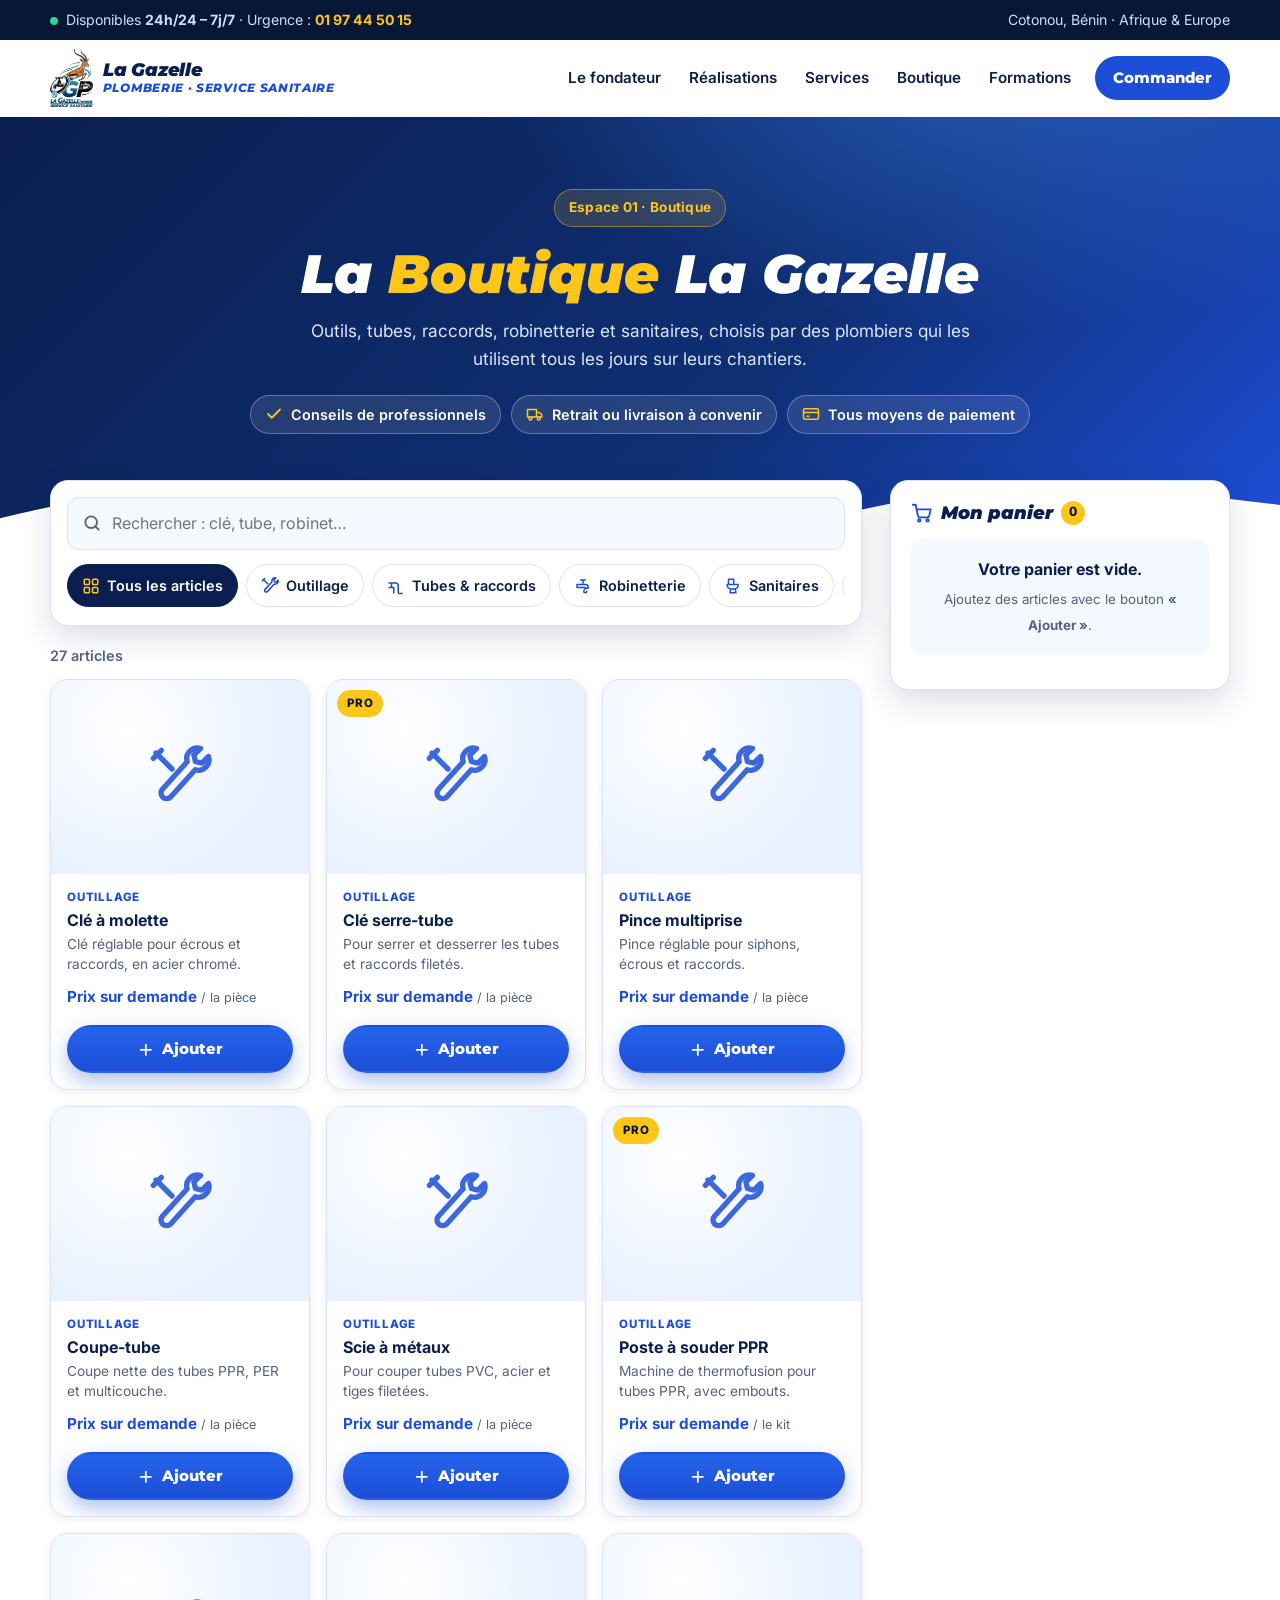
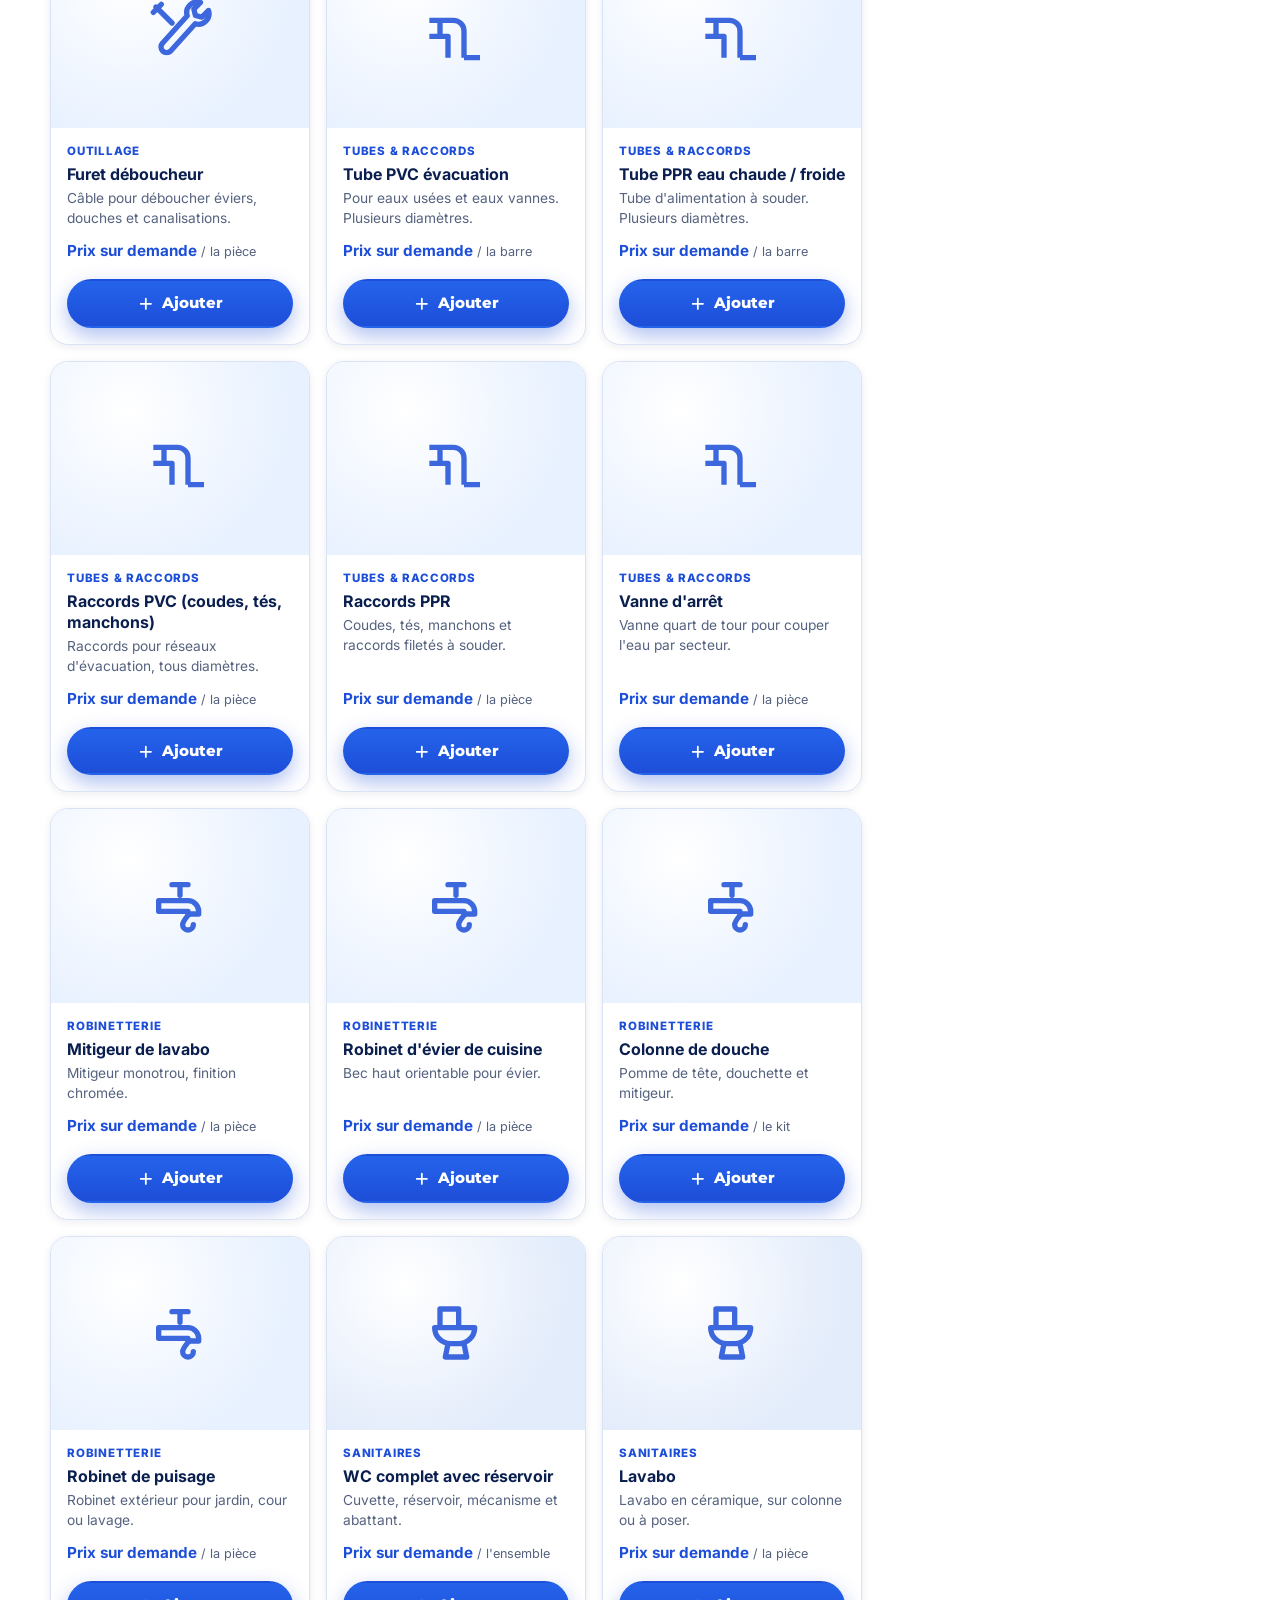
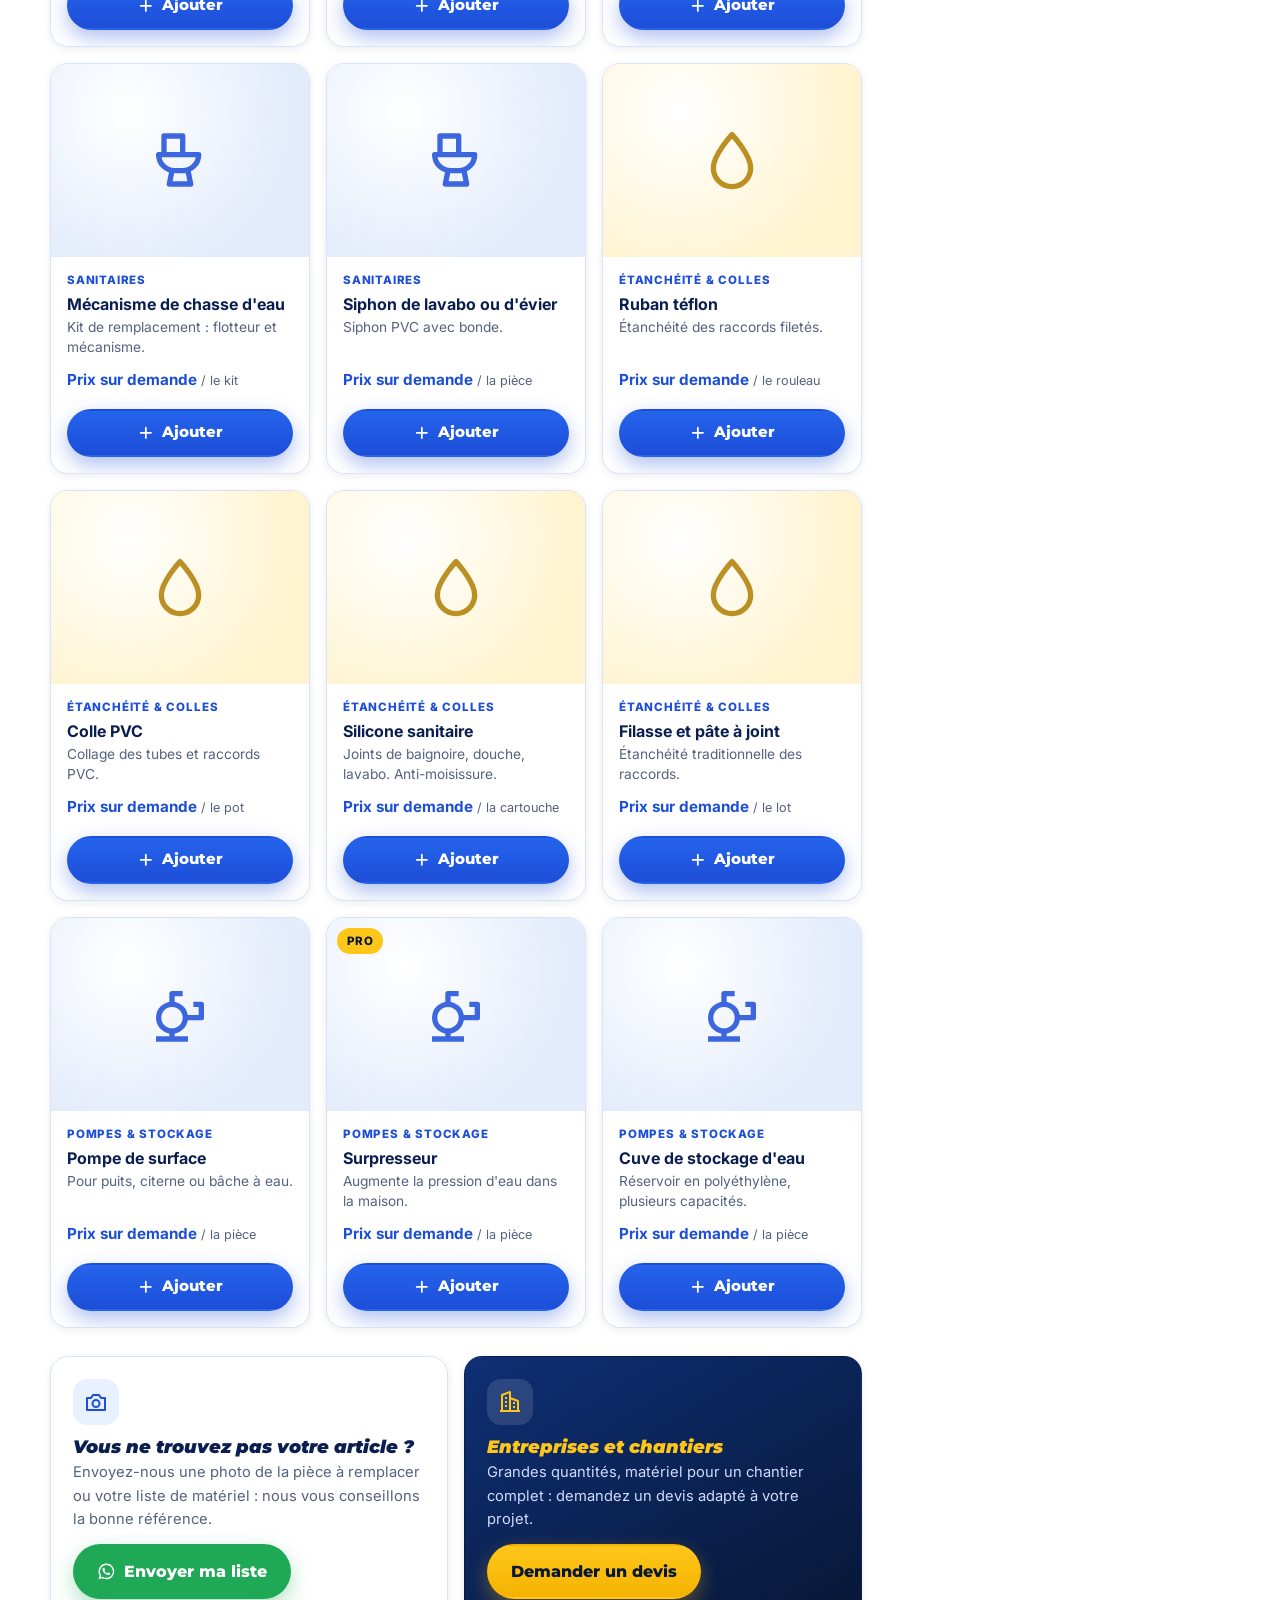
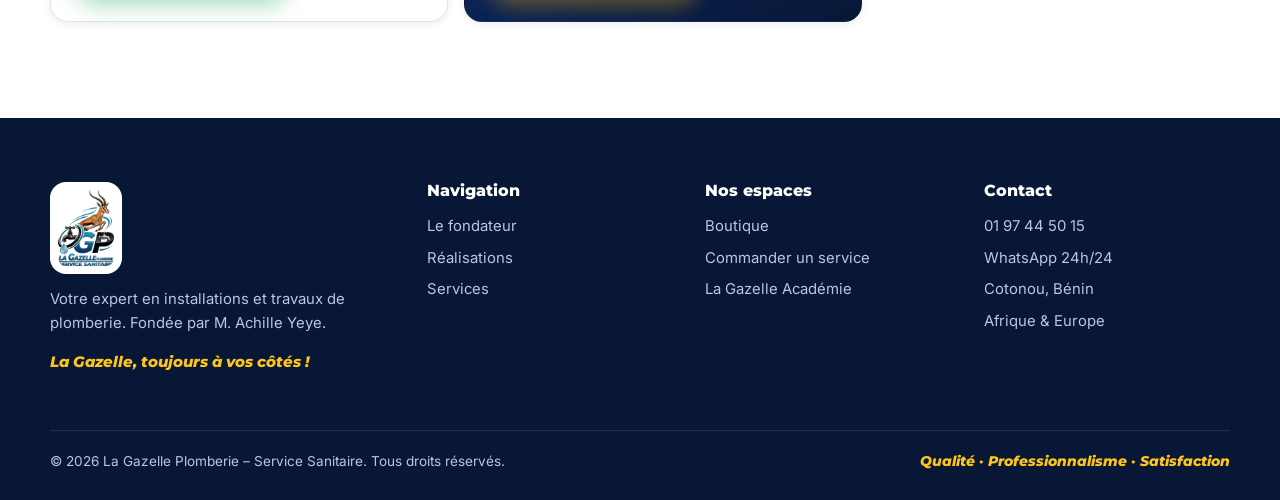
==== commit 1fbf399e: "Étape 3 : boutique en ligne d'outils et de matériel de plomberie - Catalogue par catégories : outill" ====
--- a/site/boutique.html
+++ b/site/boutique.html
@@ -3,8 +3,8 @@
 <head>
   <meta charset="utf-8">
   <meta name="viewport" content="width=device-width, initial-scale=1, viewport-fit=cover">
-  <title>Boutique – Outils et équipements de plomberie | La Gazelle Plomberie</title>
-  <meta name="description" content="La boutique La Gazelle Plomberie : outils et équipements de plomberie sélectionnés par des professionnels. Commande par WhatsApp, livraison et tous moyens de paiement.">
+  <title>Boutique – Outils et matériel de plomberie | La Gazelle Plomberie</title>
+  <meta name="description" content="La boutique La Gazelle Plomberie : outillage, tubes et raccords, robinetterie, sanitaires, étanchéité, pompes. Commande par WhatsApp, retrait ou livraison, tous moyens de paiement.">
   <meta name="theme-color" content="#0a1f4f">
 
   <meta property="og:type" content="website">
@@ -46,6 +46,21 @@
       <symbol id="i-pin" viewBox="0 0 24 24"><g fill="none" stroke="currentColor" stroke-width="2"><path d="M12 22s7-6.5 7-12a7 7 0 0 0-14 0c0 5.5 7 12 7 12z"/><circle cx="12" cy="10" r="2.5"/></g></symbol>
       <symbol id="i-shield" viewBox="0 0 24 24"><g fill="none" stroke="currentColor" stroke-width="2" stroke-linejoin="round"><path d="M12 2 4 5v6c0 5 3.4 9.3 8 11 4.6-1.7 8-6 8-11V5z"/><path d="m8.5 12 2.5 2.5 4.5-5"/></g></symbol>
       <symbol id="i-user" viewBox="0 0 24 24"><g fill="none" stroke="currentColor" stroke-width="2" stroke-linecap="round"><circle cx="12" cy="8" r="4"/><path d="M4 21a8 8 0 0 1 16 0"/></g></symbol>
+      <symbol id="i-home" viewBox="0 0 24 24"><g fill="none" stroke="currentColor" stroke-width="2" stroke-linejoin="round"><path d="M3 11 12 3l9 8"/><path d="M5 10v11h14V10M10 21v-6h4v6"/></g></symbol>
+      <symbol id="i-camera" viewBox="0 0 24 24"><g fill="none" stroke="currentColor" stroke-width="2" stroke-linejoin="round"><path d="M3 8h4l2-3h6l2 3h4v12H3z"/><circle cx="12" cy="13.5" r="3.5"/></g></symbol>
+      <symbol id="i-calendar" viewBox="0 0 24 24"><g fill="none" stroke="currentColor" stroke-width="2" stroke-linecap="round"><rect x="3" y="5" width="18" height="16" rx="2"/><path d="M3 10h18M8 3v4M16 3v4"/></g></symbol>
+      <symbol id="i-alert" viewBox="0 0 24 24"><g fill="none" stroke="currentColor" stroke-width="2" stroke-linecap="round" stroke-linejoin="round"><path d="M12 3 2 20h20z"/><path d="M12 10v4M12 17.5v.01"/></g></symbol>
+      <symbol id="i-copy" viewBox="0 0 24 24"><g fill="none" stroke="currentColor" stroke-width="2" stroke-linejoin="round"><rect x="8" y="8" width="13" height="13" rx="2"/><path d="M16 8V5a2 2 0 0 0-2-2H5a2 2 0 0 0-2 2v9a2 2 0 0 0 2 2h3"/></g></symbol>
+      <symbol id="i-chat" viewBox="0 0 24 24"><path fill="none" stroke="currentColor" stroke-width="2" stroke-linejoin="round" d="M4 4h16v12H8l-4 4z"/></symbol>
+      <symbol id="i-pipe" viewBox="0 0 24 24"><g fill="none" stroke="currentColor" stroke-width="2" stroke-linejoin="round"><path d="M2 8h9a4 4 0 0 1 4 4v10M2 14h7v8"/><path d="M15 22h6M6 8v6"/></g></symbol>
+      <symbol id="i-drop" viewBox="0 0 24 24"><path fill="none" stroke="currentColor" stroke-width="2" stroke-linejoin="round" d="M12 2.5S5 10 5 15a7 7 0 0 0 14 0c0-5-7-12.5-7-12.5z"/></symbol>
+      <symbol id="i-pump" viewBox="0 0 24 24"><g fill="none" stroke="currentColor" stroke-width="2" stroke-linejoin="round"><circle cx="9" cy="13" r="5"/><path d="M14 13h6V8h-3M9 8V4h4M3 21h12M9 18v3"/></g></symbol>
+      <symbol id="i-plus" viewBox="0 0 24 24"><path fill="none" stroke="currentColor" stroke-width="2.4" stroke-linecap="round" d="M12 5v14M5 12h14"/></symbol>
+      <symbol id="i-minus" viewBox="0 0 24 24"><path fill="none" stroke="currentColor" stroke-width="2.4" stroke-linecap="round" d="M5 12h14"/></symbol>
+      <symbol id="i-trash" viewBox="0 0 24 24"><g fill="none" stroke="currentColor" stroke-width="2" stroke-linecap="round" stroke-linejoin="round"><path d="M4 7h16M10 11v6M14 11v6M6 7l1 13h10l1-13M9 7V4h6v3"/></g></symbol>
+      <symbol id="i-search" viewBox="0 0 24 24"><g fill="none" stroke="currentColor" stroke-width="2.2" stroke-linecap="round"><circle cx="11" cy="11" r="7"/><path d="m20 20-4-4"/></g></symbol>
+      <symbol id="i-truck" viewBox="0 0 24 24"><g fill="none" stroke="currentColor" stroke-width="2" stroke-linejoin="round"><path d="M2 6h12v10H2zM14 10h4l3 3v3h-7"/><circle cx="6" cy="18" r="2"/><circle cx="17" cy="18" r="2"/></g></symbol>
+      <symbol id="i-grid" viewBox="0 0 24 24"><g fill="none" stroke="currentColor" stroke-width="2"><rect x="3" y="3" width="7" height="7" rx="1.5"/><rect x="14" y="3" width="7" height="7" rx="1.5"/><rect x="3" y="14" width="7" height="7" rx="1.5"/><rect x="14" y="14" width="7" height="7" rx="1.5"/></g></symbol>
     </defs>
   </svg>
 
@@ -88,36 +103,122 @@
   </header>
 
   <main id="contenu">
-    <section class="page-hero" aria-labelledby="page-title">
+    <section class="page-hero page-hero-order" aria-labelledby="page-title">
       <div class="container">
-        <span class="eyebrow">Espace 01</span>
+        <span class="eyebrow">Espace 01 · Boutique</span>
         <h1 id="page-title">La <span class="accent">Boutique</span> La Gazelle</h1>
-        <p>Outils, matériel et équipements de plomberie, sélectionnés et utilisés par nos professionnels sur nos chantiers.</p>
+        <p>Outils, tubes, raccords, robinetterie et sanitaires, choisis par des plombiers qui les utilisent tous les jours sur leurs chantiers.</p>
+        <ul class="hero-chips">
+          <li><svg><use href="#i-check"/></svg>Conseils de professionnels</li>
+          <li><svg><use href="#i-truck"/></svg>Retrait ou livraison à convenir</li>
+          <li><svg><use href="#i-card"/></svg>Tous moyens de paiement</li>
+        </ul>
       </div>
       <svg class="wave" viewBox="0 0 1440 90" preserveAspectRatio="none" aria-hidden="true"><path fill="#ffffff" d="M0 60c120-30 240-45 360-30s240 60 360 60 240-45 360-60 240 0 360 15v45H0z"/></svg>
     </section>
 
-    <section class="section" style="padding-top:0">
+    <section class="order-section shop-section">
       <div class="container">
-        <div class="coming">
-          <span class="ico"><svg><use href="#i-cart"/></svg></span>
-          <h2>Notre catalogue en ligne arrive très bientôt</h2>
-          <p>En attendant, nos conseillers vous répondent 24h/24 sur WhatsApp pour vérifier la disponibilité et le prix de vos articles.</p>
-          <ul>
-          <li><svg><use href="#i-check"/></svg><span>Outils de plomberie professionnels</span></li>
-          <li><svg><use href="#i-check"/></svg><span>Tuyaux, raccords et accessoires</span></li>
-          <li><svg><use href="#i-check"/></svg><span>Robinetterie et équipements sanitaires</span></li>
-          <li><svg><use href="#i-check"/></svg><span>Paiement : Mobile Money, carte, virement ou espèces</span></li>
-          </ul>
-          <div class="actions">
-            <a class="btn btn-whatsapp" data-wa="Bonjour La Gazelle, je souhaite acheter des outils / du matériel de plomberie. Voici ma liste :" href="https://wa.me/2290197445015" target="_blank" rel="noopener"><svg><use href="#i-whatsapp"/></svg> Commander sur WhatsApp</a>
-            <a class="btn btn-blue" href="tel:+2290197445015"><svg><use href="#i-phone"/></svg> 01 97 44 50 15</a>
+        <div class="shop-layout">
+          <div class="shop-main">
+            <!-- Recherche et catégories -->
+            <div class="shop-toolbar">
+              <label class="search" for="shop-search">
+                <svg aria-hidden="true"><use href="#i-search"/></svg>
+                <span class="visually-hidden">Rechercher un article</span>
+                <input type="search" id="shop-search" placeholder="Rechercher : clé, tube, robinet…" autocomplete="off">
+              </label>
+              <div class="cat-chips" id="cat-chips" role="group" aria-label="Catégories"></div>
+            </div>
+
+            <p class="shop-count" id="shop-count" aria-live="polite"></p>
+            <div class="products" id="products"></div>
+            <div class="shop-empty" id="shop-empty" hidden>
+              <svg aria-hidden="true"><use href="#i-search"/></svg>
+              <p><b>Aucun article ne correspond à votre recherche.</b><br>Envoyez-nous le nom ou une photo de l'article : nous vous disons s'il est disponible.</p>
+              <a class="btn btn-whatsapp" data-wa="Bonjour La Gazelle, je cherche cet article : " href="https://wa.me/2290197445015" target="_blank" rel="noopener"><svg><use href="#i-whatsapp"/></svg> Demander sur WhatsApp</a>
+            </div>
+
+            <div class="shop-help">
+              <div class="help-card">
+                <span class="ico"><svg><use href="#i-camera"/></svg></span>
+                <div>
+                  <h2>Vous ne trouvez pas votre article&nbsp;?</h2>
+                  <p>Envoyez-nous une photo de la pièce à remplacer ou votre liste de matériel : nous vous conseillons la bonne référence.</p>
+                </div>
+                <a class="btn btn-whatsapp" data-wa="Bonjour La Gazelle, voici ma liste de matériel / une photo de la pièce que je cherche :" href="https://wa.me/2290197445015" target="_blank" rel="noopener"><svg><use href="#i-whatsapp"/></svg> Envoyer ma liste</a>
+              </div>
+              <div class="help-card help-dark">
+                <span class="ico"><svg><use href="#i-building"/></svg></span>
+                <div>
+                  <h2>Entreprises et chantiers</h2>
+                  <p>Grandes quantités, matériel pour un chantier complet : demandez un devis adapté à votre projet.</p>
+                </div>
+                <a class="btn btn-gold" href="commander.html?client=entreprise&amp;service=chantier">Demander un devis</a>
+              </div>
+            </div>
           </div>
-          <a class="back-link" href="index.html">← Retour à l'accueil</a>
+
+          <!-- Panier -->
+          <aside class="cart" id="cart" aria-labelledby="cart-title">
+            <div class="cart-head">
+              <h2 id="cart-title"><svg aria-hidden="true"><use href="#i-cart"/></svg> Mon panier <span class="cart-badge" id="cart-badge">0</span></h2>
+              <button type="button" class="cart-close" id="cart-close" aria-label="Fermer le panier">×</button>
+            </div>
+
+            <div class="cart-empty" id="cart-empty">
+              <p>Votre panier est vide.</p>
+              <small>Ajoutez des articles avec le bouton <b>« Ajouter »</b>.</small>
+            </div>
+
+            <ul class="cart-lines" id="cart-lines"></ul>
+            <p class="cart-total" id="cart-total" hidden></p>
+
+            <form class="cart-form" id="cart-form" novalidate hidden>
+              <div class="field" data-required="text">
+                <label for="c-nom">Nom complet</label>
+                <input type="text" id="c-nom" name="nom" autocomplete="name">
+                <p class="err">Indiquez votre nom.</p>
+              </div>
+              <div class="field" data-required="tel">
+                <label for="c-tel">Téléphone / WhatsApp</label>
+                <input type="tel" id="c-tel" name="tel" autocomplete="tel" inputmode="tel">
+                <p class="err">Indiquez un numéro valide (8 chiffres minimum).</p>
+              </div>
+              <div class="field" data-required="text">
+                <label for="c-ville">Ville / quartier</label>
+                <input type="text" id="c-ville" name="ville" autocomplete="address-level2" placeholder="Ex : Cotonou, Akpakpa">
+                <p class="err">Indiquez votre ville ou quartier.</p>
+              </div>
+              <fieldset class="field">
+                <legend class="label">Récupération</legend>
+                <div class="chips">
+                  <label class="chip"><input type="radio" name="mode" value="Retrait chez La Gazelle" id="c-retrait" checked><span>Retrait</span></label>
+                  <label class="chip"><input type="radio" name="mode" value="Livraison (à convenir)" id="c-livraison"><span>Livraison</span></label>
+                </div>
+              </fieldset>
+              <div class="field">
+                <label for="c-note">Précisions <span class="opt">(facultatif)</span></label>
+                <textarea id="c-note" name="note" rows="2" placeholder="Diamètre, couleur, marque…"></textarea>
+              </div>
+              <button type="submit" class="btn btn-whatsapp btn-block"><svg><use href="#i-whatsapp"/></svg> Commander sur WhatsApp</button>
+              <p class="form-legal">Nous vous confirmons la disponibilité, le prix et le mode de paiement : Mobile Money, carte, virement ou espèces.</p>
+              <button type="button" class="linklike cart-clear" id="cart-clear"><svg aria-hidden="true"><use href="#i-trash"/></svg> Vider le panier</button>
+            </form>
+          </aside>
         </div>
       </div>
     </section>
+
+    <!-- Bouton panier (téléphone) -->
+    <button type="button" class="cart-fab" id="cart-fab" aria-controls="cart">
+      <svg aria-hidden="true"><use href="#i-cart"/></svg>
+      <span>Voir mon panier</span>
+      <span class="cart-badge" id="cart-fab-badge">0</span>
+    </button>
+    <div class="cart-backdrop" id="cart-backdrop" hidden></div>
   </main>
+
 
   <!-- Pied de page -->
   <footer class="site-footer">
@@ -172,5 +273,7 @@
   </nav>
 
   <script src="assets/js/main.js" defer></script>
+  <script src="assets/js/produits.js" defer></script>
+  <script src="assets/js/boutique.js" defer></script>
 </body>
 </html>
--- a/site/assets/css/style.css
+++ b/site/assets/css/style.css
@@ -814,3 +814,323 @@
 @media (max-width: 920px) {
   .gallery.realisations figure:last-child { grid-column: 1 / -1; aspect-ratio: 16 / 7; }
 }
+
+/* =========================================================
+   Étape 2 — Commander un service ou un chantier
+   ========================================================= */
+.linklike { background: none; border: 0; padding: 0; color: var(--blue-600); font-weight: 700; cursor: pointer; font: inherit; font-weight: 700; }
+.linklike:hover { text-decoration: underline; }
+
+.page-hero-order { padding-bottom: 110px; }
+.hero-chips { display: flex; flex-wrap: wrap; justify-content: center; gap: 10px; margin-top: 22px; }
+.hero-chips li {
+  display: inline-flex; align-items: center; gap: 8px; padding: 7px 14px; border-radius: 999px;
+  background: rgba(255,255,255,.1); border: 1px solid rgba(255,255,255,.28); font-weight: 600; font-size: .9rem;
+}
+.hero-chips svg { width: 18px; height: 18px; color: var(--gold-400); }
+
+.order-section { position: relative; z-index: 3; margin-top: -64px; padding-bottom: 96px; }
+
+/* Bandeau urgence */
+.urgent-bar {
+  display: flex; align-items: center; gap: 18px; flex-wrap: wrap;
+  background: var(--white); border: 1px solid #f6c9cd; border-left: 6px solid var(--red-600);
+  border-radius: var(--radius); box-shadow: var(--shadow); padding: 16px 20px; margin-bottom: 28px;
+}
+.urgent-bar .ico { width: 46px; height: 46px; border-radius: 14px; background: #fde8ea; color: var(--red-600); display: grid; place-items: center; flex: none; }
+.urgent-bar .ico svg { width: 26px; height: 26px; }
+.urgent-bar .txt { flex: 1 1 260px; min-width: 0; }
+.urgent-bar .txt strong { display: block; font-family: var(--font-display); font-weight: 900; font-style: italic; color: var(--navy-800); font-size: 1.1rem; }
+.urgent-bar .txt span { color: var(--muted); font-size: .93rem; }
+.urgent-bar .acts { display: flex; gap: 10px; flex-wrap: wrap; }
+.urgent-bar .btn { padding: .7em 1.1em; }
+
+.order-layout { display: grid; grid-template-columns: minmax(0, 1fr) 340px; gap: 28px; align-items: start; }
+.order-card { padding: 32px; scroll-margin-top: calc(var(--header-h) + 16px); }
+
+/* Étapes */
+.wizard-steps { list-style: none; margin: 0 0 14px; padding: 0; display: grid; grid-template-columns: repeat(3, 1fr); gap: 8px; }
+.wizard-steps li { display: flex; align-items: center; gap: 10px; color: var(--muted); font-weight: 700; font-size: .92rem; }
+.wizard-steps .n {
+  width: 34px; height: 34px; border-radius: 50%; display: grid; place-items: center; flex: none;
+  background: var(--sky-100); color: var(--blue-600); font-family: var(--font-display); font-weight: 900; border: 2px solid transparent;
+}
+.wizard-steps li.is-active { color: var(--navy-800); }
+.wizard-steps li.is-active .n { background: var(--blue-600); color: var(--white); box-shadow: 0 0 0 4px rgba(37,99,235,.18); }
+.wizard-steps li.is-done { cursor: pointer; color: var(--navy-700); }
+.wizard-steps li.is-done .n { background: var(--gold-400); color: var(--navy-900); }
+.wizard-bar { height: 6px; border-radius: 6px; background: var(--sky-100); overflow: hidden; margin-bottom: 26px; }
+.wizard-bar span { display: block; height: 100%; width: 0; border-radius: 6px; background: linear-gradient(90deg, var(--blue-600), var(--gold-400)); transition: width .35s ease; }
+
+.wstep { border: 0; margin: 0 0 8px; padding: 0; min-width: 0; display: grid; gap: 22px; }
+.wstep + .wstep { margin-top: 28px; }
+#order-form.is-wizard .wstep { display: none; }
+#order-form.is-wizard .wstep.is-current { display: grid; margin-top: 0; }
+.wstep-title { font-family: var(--font-display); font-weight: 900; font-style: italic; font-size: 1.45rem; color: var(--navy-800); padding: 0; margin-bottom: 4px; }
+.field .label { font-weight: 700; font-size: .9rem; color: var(--navy-800); padding: 0; }
+
+/* Tuiles de choix */
+.tiles { display: grid; gap: 10px; }
+.tiles-2 { grid-template-columns: repeat(2, 1fr); }
+.tiles-4 { grid-template-columns: repeat(4, 1fr); }
+.tile { position: relative; display: block; cursor: pointer; }
+.tile input { position: absolute; opacity: 0; pointer-events: none; width: 1px; height: 1px; }
+.tile > span {
+  display: flex; flex-direction: column; gap: 4px; height: 100%; padding: 14px 14px 13px; border-radius: 14px;
+  border: 1.5px solid var(--line); background: var(--sky-50); transition: border-color .15s, background .15s, box-shadow .15s;
+}
+.tile svg { width: 26px; height: 26px; color: var(--blue-600); margin-bottom: 4px; }
+.tile b { font-size: .95rem; color: var(--navy-800); line-height: 1.25; }
+.tile small { color: var(--muted); font-size: .8rem; line-height: 1.35; }
+.tile:hover > span { border-color: #b5c9f0; background: var(--white); }
+.tile input:checked + span { border-color: var(--blue-600); background: var(--white); box-shadow: 0 0 0 3px rgba(37,99,235,.16); }
+.tile input:checked + span::after {
+  content: ""; position: absolute; top: 10px; right: 10px; width: 20px; height: 20px; border-radius: 50%;
+  background: var(--blue-600) url("data:image/svg+xml,%3Csvg xmlns='http://www.w3.org/2000/svg' viewBox='0 0 24 24'%3E%3Cpath fill='none' stroke='white' stroke-width='3' stroke-linecap='round' stroke-linejoin='round' d='M20 6 9 17l-5-5'/%3E%3C/svg%3E") center / 13px no-repeat;
+}
+.tile input:focus-visible + span { outline: 3px solid var(--gold-400); outline-offset: 2px; }
+.tile-urgent svg { color: var(--red-600); }
+.tile-urgent input:checked + span { border-color: var(--red-600); box-shadow: 0 0 0 3px rgba(225,29,42,.15); }
+.tile-urgent input:checked + span::after { background-color: var(--red-600); }
+.field.has-error .tile > span, .field.has-error .chip span { border-color: var(--red-600); }
+.chip span svg { width: 16px; height: 16px; }
+
+.pro-block { border-radius: 16px; background: var(--sky-50); border: 1px dashed #b5c9f0; padding: 18px; }
+.pro-title { display: flex; align-items: center; gap: 8px; font-weight: 800; color: var(--blue-600); margin-bottom: 14px; font-size: .95rem; }
+.pro-title svg { width: 20px; height: 20px; }
+.pro-block .field input, .pro-block .field select { background: var(--white); }
+
+/* Photos */
+.upload {
+  display: flex; align-items: center; gap: 14px; padding: 16px 18px; border-radius: 14px; cursor: pointer;
+  border: 1.5px dashed #9fb8ea; background: var(--sky-50); transition: background .15s, border-color .15s;
+}
+.upload:hover { background: var(--white); border-color: var(--blue-500); }
+#photos:focus-visible + .thumbs, .upload:focus-within { outline: 3px solid var(--gold-400); outline-offset: 2px; }
+.upload svg { width: 30px; height: 30px; color: var(--blue-600); flex: none; }
+.upload b { display: block; color: var(--navy-800); }
+.upload small { color: var(--muted); font-size: .84rem; }
+.thumbs { display: flex; flex-wrap: wrap; gap: 8px; align-items: center; margin-top: 10px; }
+.thumbs img { width: 64px; height: 64px; object-fit: cover; border-radius: 10px; border: 1px solid var(--line); }
+.thumbs-info { font-size: .88rem; color: var(--muted); font-weight: 600; }
+
+/* Consentement */
+.consent { display: flex; gap: 12px; align-items: flex-start; font-weight: 500 !important; color: var(--ink) !important; cursor: pointer; line-height: 1.45; }
+.field .consent input { width: 22px; height: 22px; min-height: 0; padding: 0; margin: 1px 0 0; flex: none; accent-color: var(--blue-600); }
+
+.wizard-nav { display: flex; gap: 12px; justify-content: flex-end; margin-top: 28px; flex-wrap: wrap; }
+.wizard-nav .btn-ghost { color: var(--navy-800); margin-right: auto; }
+#order-form:not(.is-wizard) #btn-next, #order-form:not(.is-wizard) #btn-prev { display: none; }
+
+/* Confirmation */
+.order-done { text-align: center; padding: 10px 0 4px; outline: none; }
+.done-ico { width: 72px; height: 72px; margin: 0 auto 14px; border-radius: 50%; display: grid; place-items: center; background: #e8f8ee; color: var(--whatsapp); }
+.done-ico svg { width: 38px; height: 38px; }
+.order-done h2 { font-size: 1.6rem; font-weight: 900; font-style: italic; color: var(--navy-800); }
+.order-done .ref { font-family: var(--font-display); color: var(--blue-600); font-size: 1.05rem; }
+.order-done .ref strong { letter-spacing: .03em; font-variant-numeric: tabular-nums; }
+.order-done > p { color: var(--muted); }
+.done-actions { display: grid; gap: 10px; max-width: 420px; margin: 22px auto 14px; }
+.done-row { display: grid; grid-template-columns: 1fr 1fr; gap: 10px; }
+.done-row .btn { color: var(--navy-800); padding: .75em .8em; font-size: .9rem; white-space: normal; }
+.photo-hint { display: flex; gap: 8px; align-items: center; justify-content: center; font-size: .9rem; color: var(--navy-700) !important; font-weight: 600; }
+.photo-hint svg { width: 20px; height: 20px; color: var(--blue-600); flex: none; }
+.recap { text-align: left; max-width: 520px; margin: 10px auto 18px; border: 1px solid var(--line); border-radius: 12px; background: var(--sky-50); }
+.recap summary { cursor: pointer; padding: 12px 16px; font-weight: 700; color: var(--navy-800); }
+.recap pre { margin: 0; padding: 0 16px 16px; white-space: pre-wrap; word-break: break-word; font-family: var(--font-body); font-size: .88rem; color: var(--ink); line-height: 1.5; }
+
+/* Colonne d'informations */
+.order-aside { display: grid; gap: 18px; position: sticky; top: calc(var(--header-h) + 16px); }
+.aside-card { background: var(--white); border: 1px solid var(--line); border-radius: var(--radius); box-shadow: var(--shadow-sm); padding: 22px; }
+.aside-card h2 { font-size: 1.1rem; font-weight: 900; font-style: italic; color: var(--navy-800); margin-bottom: 14px; }
+.aside-card p { color: var(--muted); font-size: .93rem; }
+.aside-card .small { font-size: .88rem; margin: 14px 0 0; }
+.process { list-style: none; margin: 0; padding: 0; display: grid; gap: 14px; }
+.process li { display: grid; grid-template-columns: 32px 1fr; gap: 12px; align-items: start; }
+.process .n { width: 32px; height: 32px; border-radius: 50%; display: grid; place-items: center; background: var(--sky-100); color: var(--blue-600); font-family: var(--font-display); font-weight: 900; }
+.process b { color: var(--navy-800); font-size: .95rem; }
+.process p { margin: 2px 0 0; font-size: .87rem; line-height: 1.45; }
+.aside-dark { background: linear-gradient(150deg, var(--navy-700), var(--navy-900)); border-color: transparent; color: var(--white); }
+.aside-dark h2 { color: var(--gold-400); }
+.aside-dark p { color: #cfdcff; margin-bottom: 16px; }
+.aside-dark .btn { white-space: normal; text-align: center; }
+.pay-chips { display: flex; flex-wrap: wrap; gap: 8px; }
+.pay-chips li { padding: 6px 12px; border-radius: 999px; background: var(--sky-100); color: var(--navy-800); font-weight: 600; font-size: .86rem; }
+
+@media (max-width: 1080px) {
+  .tiles-4 { grid-template-columns: repeat(2, 1fr); }
+}
+@media (max-width: 920px) {
+  .order-layout { grid-template-columns: 1fr; }
+  .order-aside { position: static; }
+}
+@media (max-width: 640px) {
+  .order-section { margin-top: -56px; padding-bottom: 64px; }
+  .order-card { padding: 22px 16px; }
+  .urgent-bar { padding: 14px; gap: 12px; }
+  .urgent-bar .acts { width: 100%; }
+  .urgent-bar .acts .btn { flex: 1 1 0; }
+  .wizard-steps .l { font-size: .78rem; line-height: 1.2; }
+  .wizard-steps li { flex-direction: column; gap: 6px; text-align: center; }
+  .tiles-2 { grid-template-columns: 1fr 1fr; }
+  .tile > span { padding: 12px 10px; }
+  .tile small { font-size: .76rem; }
+  .wizard-nav .btn { flex: 1 1 auto; }
+  .wizard-nav .btn-ghost { margin-right: 0; }
+  .done-row { grid-template-columns: 1fr; }
+}
+.chip { position: relative; display: inline-flex; }
+.chip input { width: 1px; height: 1px; min-height: 0; padding: 0; }
+[hidden] { display: none !important; }
+.field input.visually-hidden { width: 1px; height: 1px; min-height: 0; padding: 0; border: 0; }
+
+/* =========================================================
+   Étape 3 — Boutique
+   ========================================================= */
+.shop-layout { display: grid; grid-template-columns: minmax(0, 1fr) 340px; gap: 28px; align-items: start; }
+.shop-main { min-width: 0; }
+
+.shop-toolbar {
+  background: var(--white); border: 1px solid var(--line); border-radius: var(--radius); box-shadow: var(--shadow);
+  padding: 16px; display: grid; gap: 14px; margin-bottom: 18px;
+}
+.search { display: flex; align-items: center; gap: 10px; padding: 0 14px; border-radius: 12px; border: 1.5px solid var(--line); background: var(--sky-50); }
+.search:focus-within { border-color: var(--blue-500); background: var(--white); box-shadow: 0 0 0 4px rgba(37,99,235,.15); }
+.search svg { width: 20px; height: 20px; color: var(--muted); flex: none; }
+.search input { flex: 1; min-width: 0; border: 0; background: transparent; padding: 13px 0; color: var(--ink); outline: none; font-size: 1rem; }
+.cat-chips { display: flex; gap: 8px; overflow-x: auto; padding-bottom: 2px; scrollbar-width: thin; }
+.cat-chip {
+  flex: none; display: inline-flex; align-items: center; gap: 7px; padding: 9px 14px; border-radius: 999px; cursor: pointer;
+  border: 1.5px solid var(--line); background: var(--white); color: var(--navy-800); font-weight: 600; font-size: .9rem; white-space: nowrap;
+}
+.cat-chip svg { width: 18px; height: 18px; color: var(--blue-600); }
+.cat-chip:hover { border-color: #b5c9f0; }
+.cat-chip[aria-pressed="true"] { background: var(--navy-800); border-color: var(--navy-800); color: var(--white); }
+.cat-chip[aria-pressed="true"] svg { color: var(--gold-400); }
+.shop-count { color: var(--muted); font-size: .9rem; font-weight: 600; margin: 0 0 12px; }
+
+.products { display: grid; grid-template-columns: repeat(3, minmax(0, 1fr)); gap: 16px; }
+.product {
+  display: flex; flex-direction: column; background: var(--white); border: 1px solid var(--line); border-radius: var(--radius);
+  overflow: hidden; box-shadow: var(--shadow-sm); transition: box-shadow .2s, transform .2s;
+}
+.product:hover { box-shadow: var(--shadow); transform: translateY(-2px); }
+.product-media {
+  position: relative; aspect-ratio: 4 / 3; display: grid; place-items: center;
+  background: radial-gradient(circle at 30% 25%, #ffffff, var(--sky-100) 70%);
+}
+.product-media img { width: 100%; height: 100%; object-fit: cover; }
+.product-media > svg { width: 64px; height: 64px; color: var(--blue-600); opacity: .85; }
+.product-media.cat-pompes, .product-media.cat-sanitaires { background: radial-gradient(circle at 30% 25%, #ffffff, #e3ecfb 70%); }
+.product-media.cat-etancheite { background: radial-gradient(circle at 30% 25%, #ffffff, #fff4cf 75%); }
+.product-media.cat-etancheite > svg { color: #b07d00; }
+.product-badge {
+  position: absolute; top: 10px; left: 10px; background: var(--gold-400); color: var(--navy-900);
+  font-size: .72rem; font-weight: 800; letter-spacing: .04em; text-transform: uppercase; padding: 4px 10px; border-radius: 999px;
+}
+.product-body { display: flex; flex-direction: column; gap: 4px; padding: 14px 16px 16px; flex: 1; }
+.product-cat { font-size: .72rem; font-weight: 800; letter-spacing: .07em; text-transform: uppercase; color: var(--blue-600); }
+.product h3 { font-family: var(--font-body); font-size: 1rem; font-weight: 700; color: var(--navy-800); margin: 0; line-height: 1.3; }
+.product-desc { color: var(--muted); font-size: .86rem; line-height: 1.45; margin: 0 0 6px; }
+.product-price { margin: auto 0 12px; font-size: .95rem; }
+.product-price b { color: var(--navy-800); font-family: var(--font-display); font-weight: 900; font-variant-numeric: tabular-nums; }
+.product-price b.on-request { color: var(--blue-600); font-family: var(--font-body); font-weight: 700; }
+.product-price small { color: var(--muted); }
+.product-ctrl .btn-add { width: 100%; padding: .7em 1em; font-size: .92rem; }
+
+.stepper { display: inline-flex; align-items: center; border-radius: 999px; border: 1.5px solid var(--line); background: var(--sky-50); overflow: hidden; }
+.product-ctrl .stepper { display: flex; justify-content: space-between; width: 100%; }
+.step-btn { width: 42px; height: 40px; border: 0; background: transparent; color: var(--blue-600); cursor: pointer; display: grid; place-items: center; }
+.step-btn:hover { background: var(--sky-100); }
+.step-btn svg { width: 18px; height: 18px; }
+.step-qty { min-width: 32px; text-align: center; font-weight: 800; color: var(--navy-800); font-variant-numeric: tabular-nums; }
+
+.shop-empty { text-align: center; padding: 40px 20px; background: var(--white); border: 1px dashed #b5c9f0; border-radius: var(--radius); }
+.shop-empty svg { width: 40px; height: 40px; color: var(--muted); margin: 0 auto 10px; }
+.shop-empty p { color: var(--muted); }
+
+.shop-help { display: grid; grid-template-columns: 1fr 1fr; gap: 16px; margin-top: 28px; }
+.help-card { display: flex; flex-direction: column; gap: 12px; padding: 22px; border-radius: var(--radius); background: var(--white); border: 1px solid var(--line); box-shadow: var(--shadow-sm); }
+.help-card .ico { width: 46px; height: 46px; border-radius: 14px; display: grid; place-items: center; background: var(--sky-100); color: var(--blue-600); }
+.help-card .ico svg { width: 24px; height: 24px; }
+.help-card h2 { font-size: 1.1rem; font-weight: 900; font-style: italic; color: var(--navy-800); margin: 0 0 4px; }
+.help-card p { color: var(--muted); font-size: .92rem; margin: 0; }
+.help-card .btn { align-self: flex-start; margin-top: auto; }
+.help-dark { background: linear-gradient(150deg, var(--navy-700), var(--navy-900)); border-color: transparent; }
+.help-dark .ico { background: rgba(255,255,255,.12); color: var(--gold-400); }
+.help-dark h2 { color: var(--gold-400); }
+.help-dark p { color: #cfdcff; }
+
+/* Panier */
+.cart {
+  position: sticky; top: calc(var(--header-h) + 16px); background: var(--white); border: 1px solid var(--line);
+  border-radius: var(--radius); box-shadow: var(--shadow); padding: 20px; display: grid; gap: 14px;
+  max-height: calc(100vh - var(--header-h) - 32px); overflow-y: auto;
+}
+.cart-head { display: flex; align-items: center; justify-content: space-between; }
+.cart-head h2 { display: flex; align-items: center; gap: 8px; font-size: 1.15rem; font-weight: 900; font-style: italic; color: var(--navy-800); margin: 0; }
+.cart-head h2 svg { width: 22px; height: 22px; color: var(--blue-600); }
+.cart-badge {
+  min-width: 24px; height: 24px; padding: 0 7px; border-radius: 999px; background: var(--gold-400); color: var(--navy-900);
+  font-family: var(--font-body); font-style: normal; font-size: .8rem; font-weight: 800; display: inline-grid; place-items: center; font-variant-numeric: tabular-nums;
+}
+.cart-close { display: none; width: 40px; height: 40px; border-radius: 50%; border: 1px solid var(--line); background: var(--white); font-size: 1.5rem; line-height: 1; color: var(--navy-800); cursor: pointer; }
+.cart-empty { text-align: center; padding: 18px 8px; border-radius: 12px; background: var(--sky-50); }
+.cart-empty p { margin: 0 0 4px; font-weight: 700; color: var(--navy-800); }
+.cart-empty small { color: var(--muted); }
+.cart-lines { display: grid; gap: 10px; }
+.cart-line { display: flex; align-items: center; justify-content: space-between; gap: 10px; padding-bottom: 10px; border-bottom: 1px solid var(--line); }
+.cl-info { min-width: 0; }
+.cl-info b { display: block; color: var(--navy-800); font-size: .92rem; line-height: 1.3; }
+.cl-info small { color: var(--muted); font-size: .8rem; }
+.cart-line .step-btn { width: 34px; height: 34px; }
+.cart-line .step-qty { min-width: 24px; }
+.cart-total { margin: 0; font-size: .88rem; color: var(--navy-700); background: var(--sky-50); border-radius: 10px; padding: 10px 12px; font-weight: 600; }
+.cart-form { display: grid; gap: 12px; }
+.cart-form .field input, .cart-form .field textarea { min-height: 44px; padding: 10px 12px; }
+.cart-form .form-legal { margin: 0; }
+.cart-clear { display: inline-flex; align-items: center; gap: 6px; justify-self: center; font-size: .88rem; color: var(--muted); }
+.cart-clear svg { width: 16px; height: 16px; }
+
+.cart-fab { display: none; }
+.cart-backdrop { position: fixed; inset: 0; background: rgba(7,23,53,.55); z-index: 110; }
+
+@media (max-width: 1180px) {
+  .products { grid-template-columns: repeat(2, minmax(0, 1fr)); }
+}
+@media (max-width: 920px) {
+  .shop-layout { grid-template-columns: 1fr; }
+  .cart {
+    position: fixed; left: 0; right: 0; bottom: 0; top: auto; z-index: 120; max-height: 86vh;
+    border-radius: 22px 22px 0 0; transform: translateY(105%); transition: transform .3s ease; visibility: hidden;
+    padding: 20px max(16px, env(safe-area-inset-right, 0px)) calc(20px + env(safe-area-inset-bottom, 0px)) max(16px, env(safe-area-inset-left, 0px));
+  }
+  .cart-open .cart { transform: none; visibility: visible; }
+  .cart-close { display: inline-grid; place-items: center; }
+  .cart-fab {
+    position: fixed; z-index: 95; right: 16px; bottom: 22px; display: inline-flex; align-items: center; gap: 10px;
+    padding: 12px 16px 12px 18px; border: 0; border-radius: 999px; cursor: pointer;
+    background: var(--navy-800); color: var(--white); font-family: var(--font-display); font-weight: 800; font-size: .95rem;
+    box-shadow: 0 12px 28px rgba(10,31,79,.4);
+  }
+  .cart-fab svg { width: 22px; height: 22px; color: var(--gold-400); }
+  .cart-fab.pulse { animation: fabpulse .5s ease; }
+
+}
+@keyframes fabpulse { 50% { transform: scale(1.08); } }
+@media (max-width: 640px) {
+  .products { gap: 10px; }
+  .product-body { padding: 10px 12px 12px; }
+  .product h3 { font-size: .92rem; }
+  .product-desc { display: none; }
+  .product-media > svg { width: 46px; height: 46px; }
+  .product-ctrl .btn-add { padding: .6em .6em; font-size: .85rem; }
+  .product-ctrl .step-btn { width: 36px; }
+  .shop-help { grid-template-columns: 1fr; }
+  .cart-fab { bottom: calc(84px + env(safe-area-inset-bottom, 0px)); right: 12px; }
+  .shop-toolbar { padding: 12px; }
+}
+@media (prefers-reduced-motion: reduce) { .cart-fab.pulse { animation: none; } }
+/* Le panier mobile doit passer au-dessus du fond sombre et de l'en-tête */
+.cart-open .shop-section { z-index: 130; }
+body:has(.shop-section) .fab-whatsapp { display: none; }
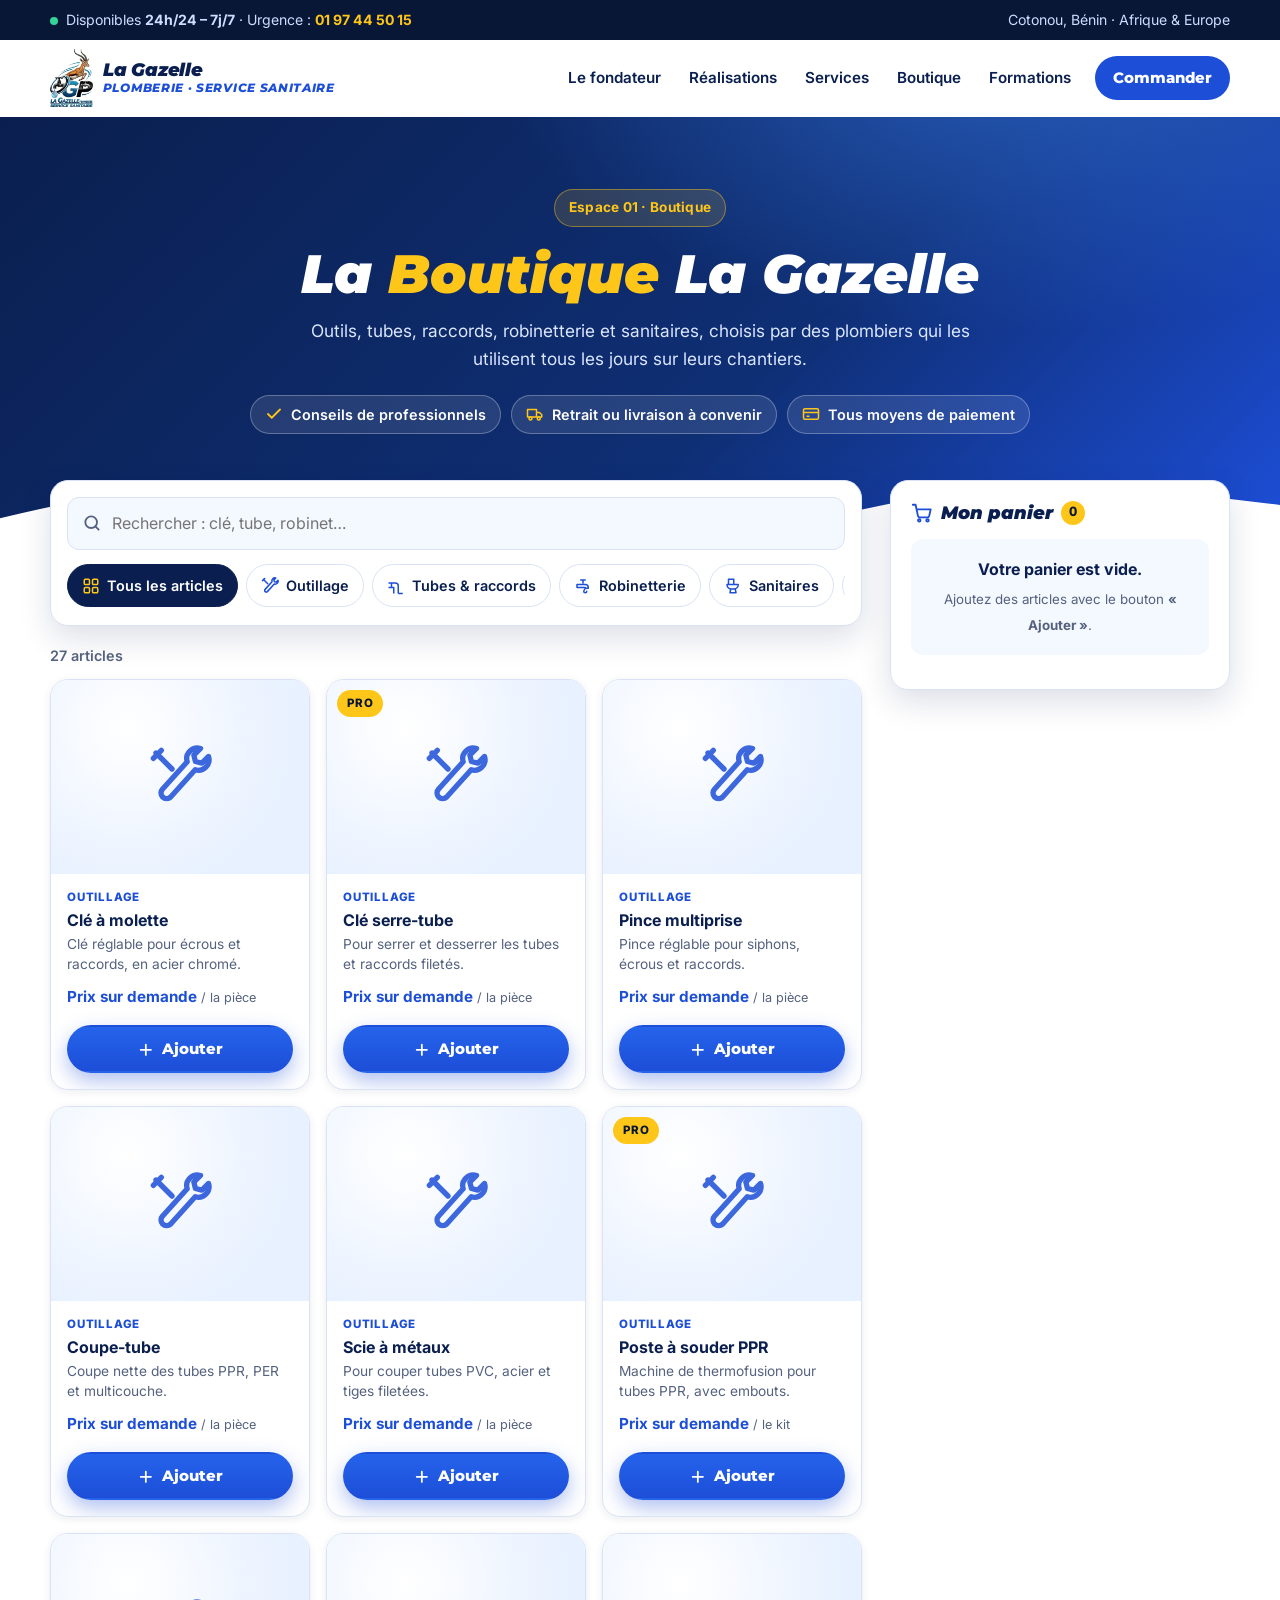
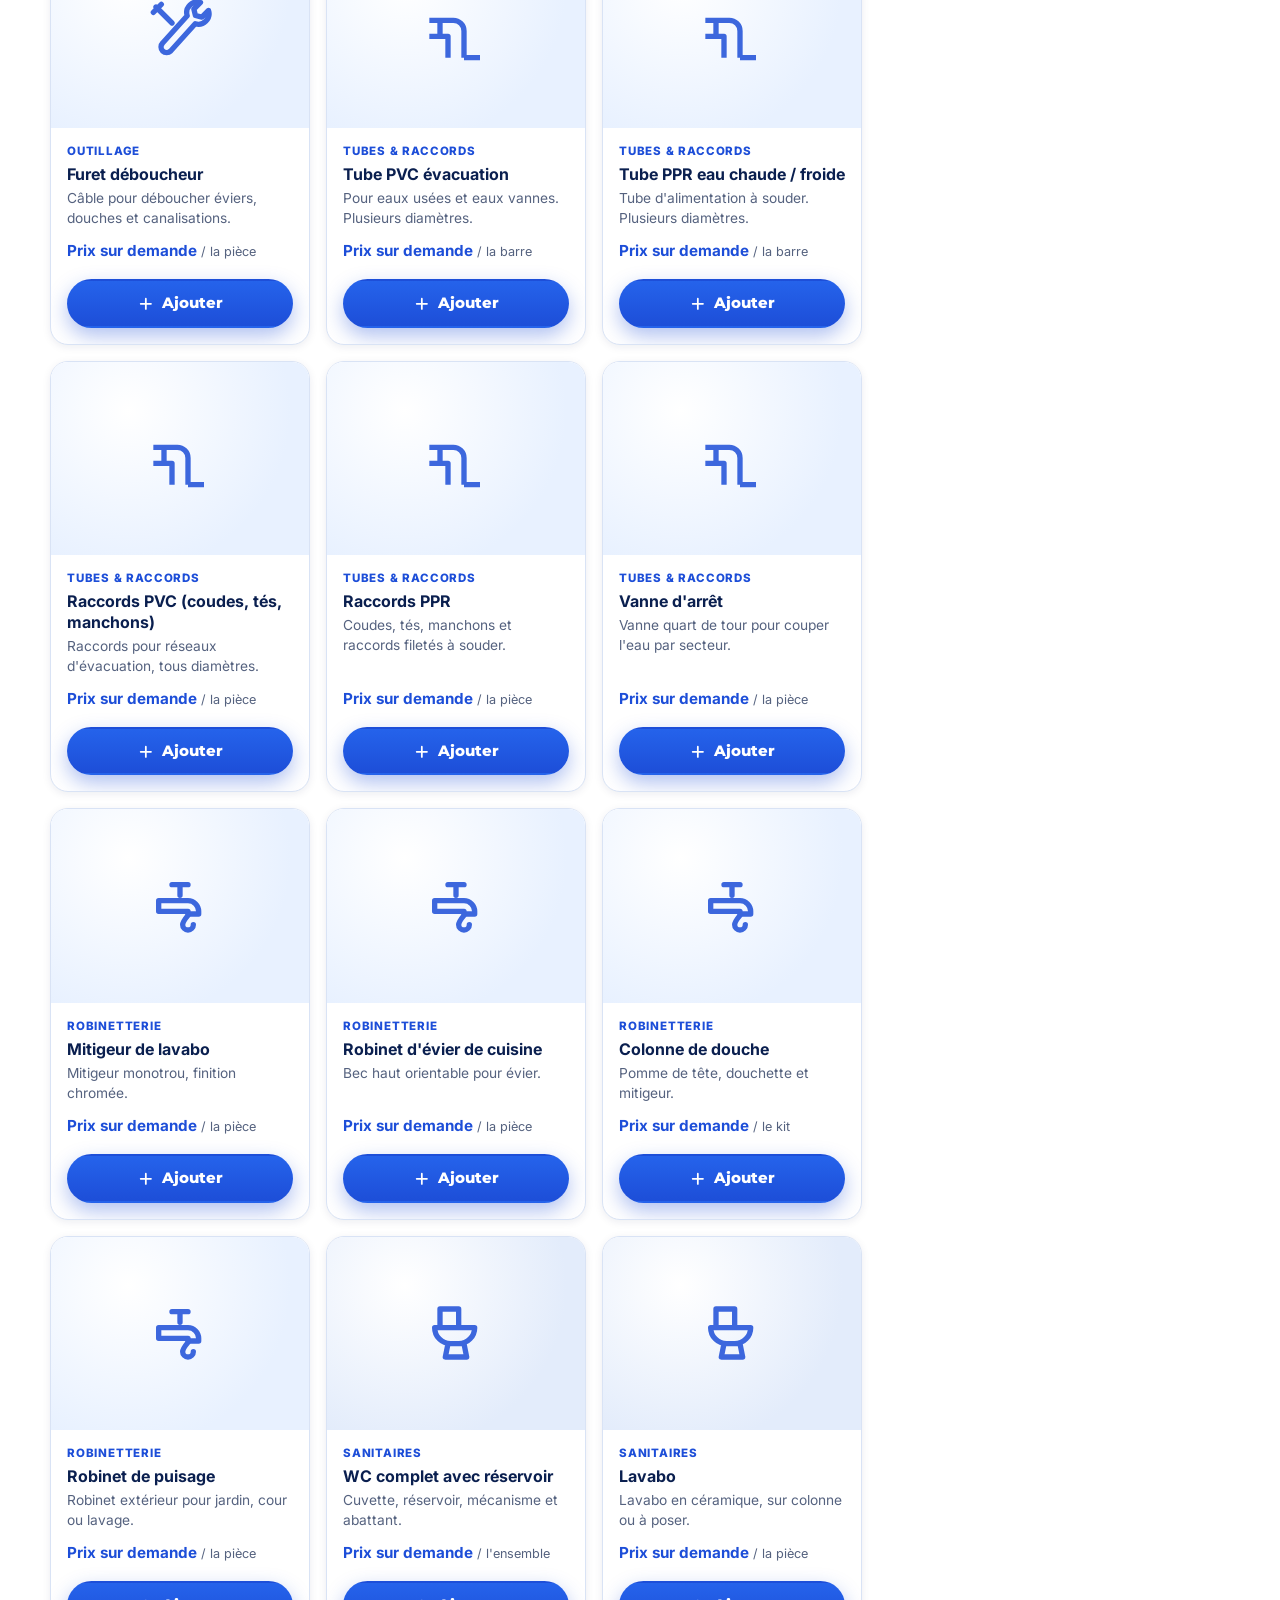
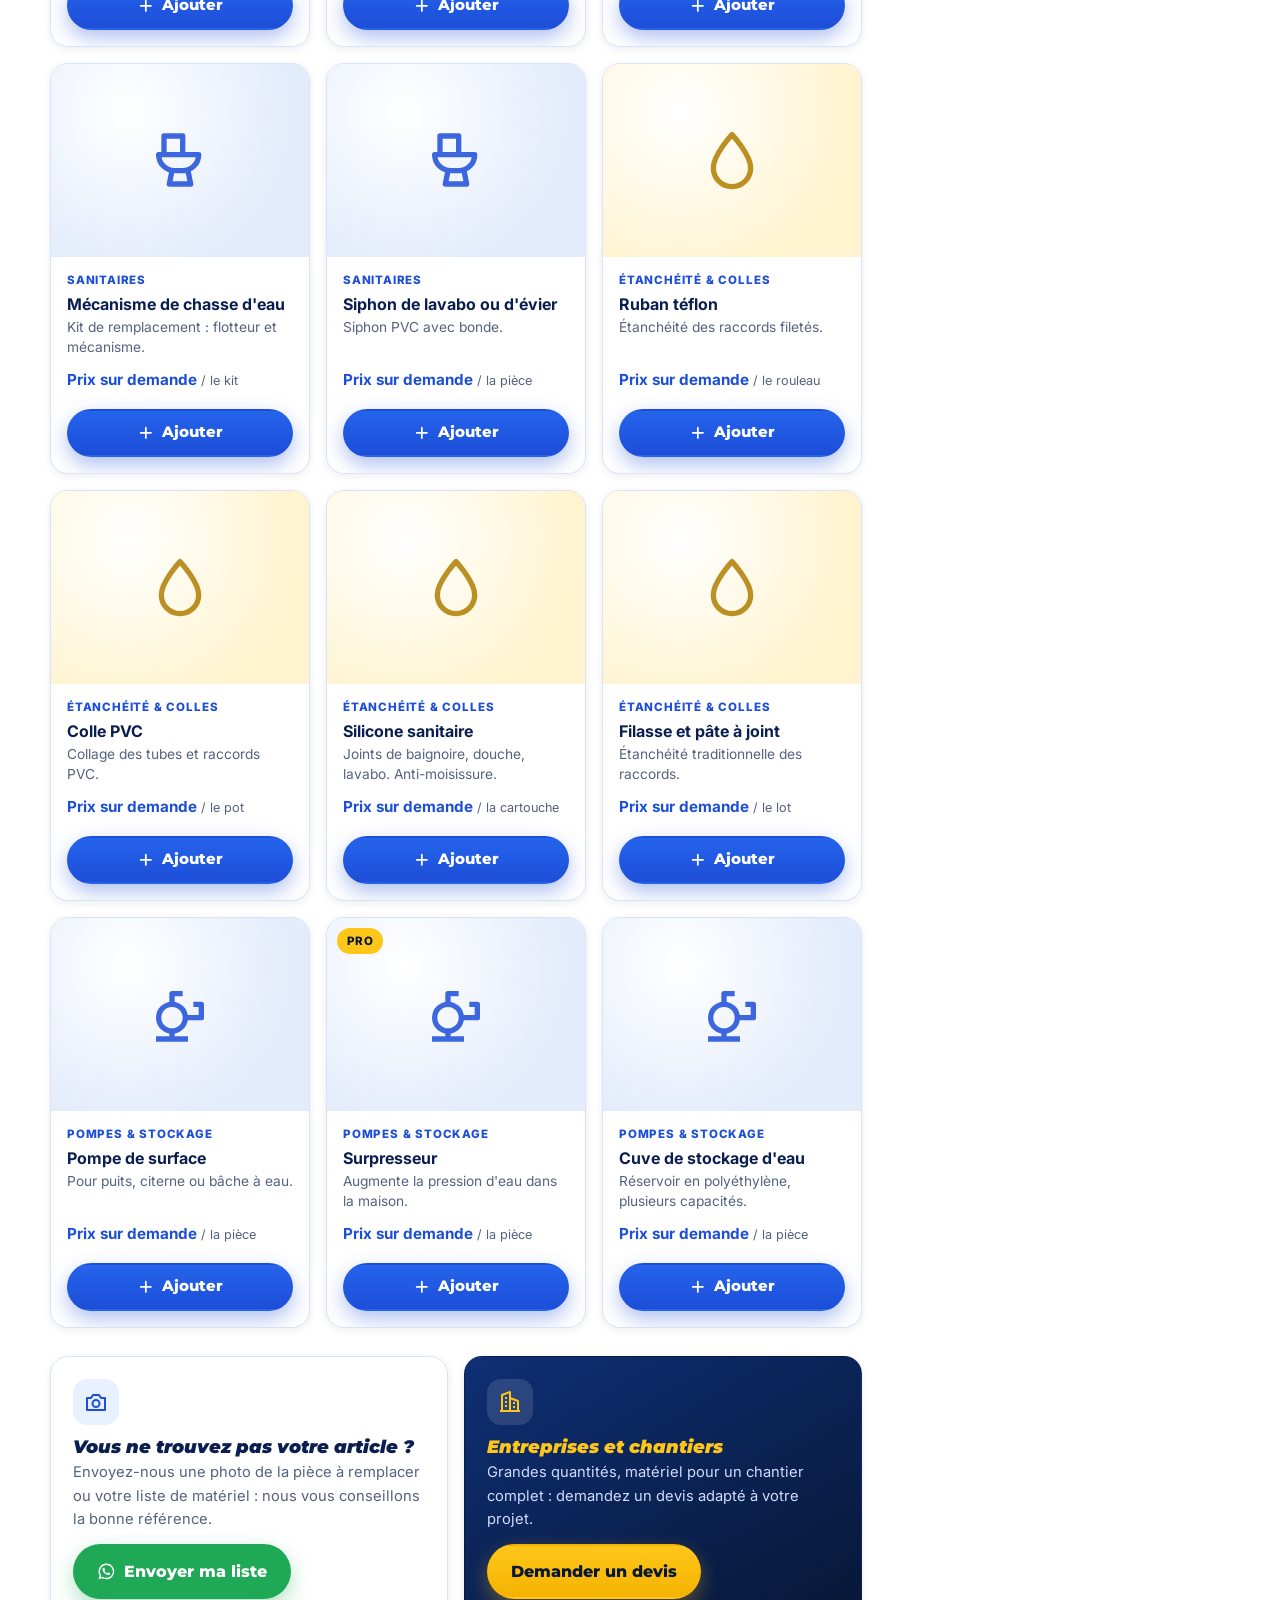
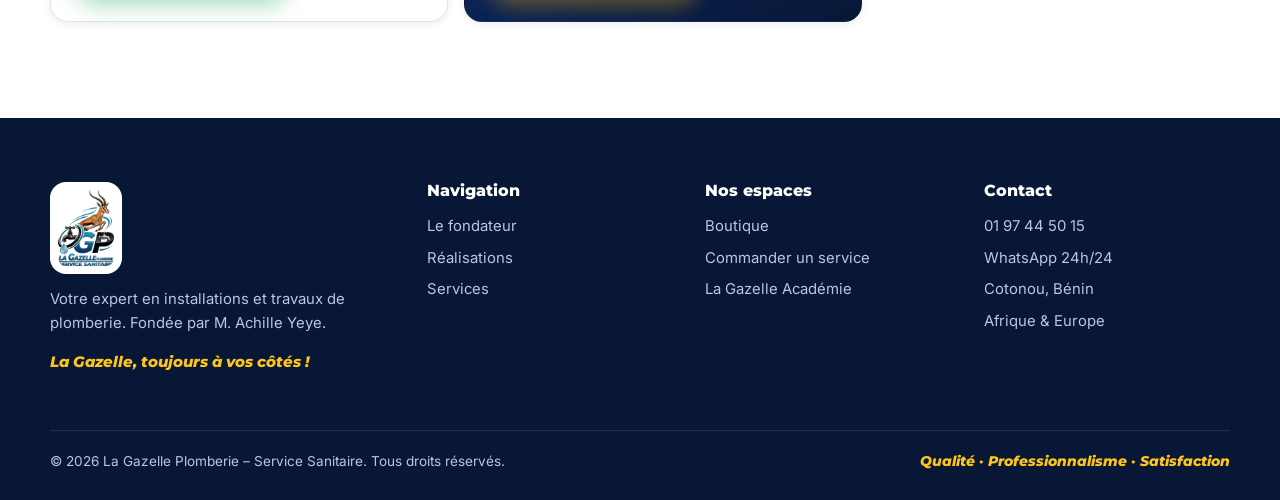
==== commit e1477990: "Boutique : préparation du catalogue complet avec photos - Icônes vannes et raccords - Affichage du c" ====
--- a/site/boutique.html
+++ b/site/boutique.html
@@ -61,6 +61,8 @@
       <symbol id="i-search" viewBox="0 0 24 24"><g fill="none" stroke="currentColor" stroke-width="2.2" stroke-linecap="round"><circle cx="11" cy="11" r="7"/><path d="m20 20-4-4"/></g></symbol>
       <symbol id="i-truck" viewBox="0 0 24 24"><g fill="none" stroke="currentColor" stroke-width="2" stroke-linejoin="round"><path d="M2 6h12v10H2zM14 10h4l3 3v3h-7"/><circle cx="6" cy="18" r="2"/><circle cx="17" cy="18" r="2"/></g></symbol>
       <symbol id="i-grid" viewBox="0 0 24 24"><g fill="none" stroke="currentColor" stroke-width="2"><rect x="3" y="3" width="7" height="7" rx="1.5"/><rect x="14" y="3" width="7" height="7" rx="1.5"/><rect x="3" y="14" width="7" height="7" rx="1.5"/><rect x="14" y="14" width="7" height="7" rx="1.5"/></g></symbol>
+      <symbol id="i-valve" viewBox="0 0 24 24"><g fill="none" stroke="currentColor" stroke-width="2" stroke-linejoin="round" stroke-linecap="round"><path d="M2 14h5l5-3 5 3h5M2 18h20M12 11V6M8 4h8"/></g></symbol>
+      <symbol id="i-fitting" viewBox="0 0 24 24"><g fill="none" stroke="currentColor" stroke-width="2" stroke-linejoin="round"><path d="M3 9h9v12M3 15h3M15 21H9"/><path d="M3 7v10M7 21h10"/></g></symbol>
     </defs>
   </svg>
 
--- a/site/assets/css/style.css
+++ b/site/assets/css/style.css
@@ -1134,3 +1134,17 @@
 /* Le panier mobile doit passer au-dessus du fond sombre et de l'en-tête */
 .cart-open .shop-section { z-index: 130; }
 body:has(.shop-section) .fab-whatsapp { display: none; }
+.photo-credit-note { margin: 16px 0 0; font-size: .82rem; color: var(--muted); }
+.photo-credit-note a { color: var(--blue-600); font-weight: 600; }
+.product-media { background-color: var(--white); }
+
+/* Page des crédits photos */
+.credits-wrap { max-width: 1000px; margin: -50px auto 0; position: relative; z-index: 3; background: var(--white); border: 1px solid var(--line); border-radius: var(--radius-lg); box-shadow: var(--shadow-lg); padding: 28px; }
+.credits-wrap > p { color: var(--muted); }
+.table-scroll { overflow-x: auto; }
+.credits { width: 100%; border-collapse: collapse; font-size: .86rem; }
+.credits th { text-align: left; font-size: .75rem; letter-spacing: .06em; text-transform: uppercase; color: var(--blue-600); padding: 10px 12px; border-bottom: 2px solid var(--line); }
+.credits td { padding: 9px 12px; border-bottom: 1px solid var(--line); vertical-align: top; word-break: break-word; }
+.credits td:first-child { font-weight: 700; color: var(--navy-800); white-space: nowrap; }
+.credits a { color: var(--blue-600); }
+@media (max-width: 640px) { .credits-wrap { padding: 18px 14px; } .credits td:first-child { white-space: normal; } }
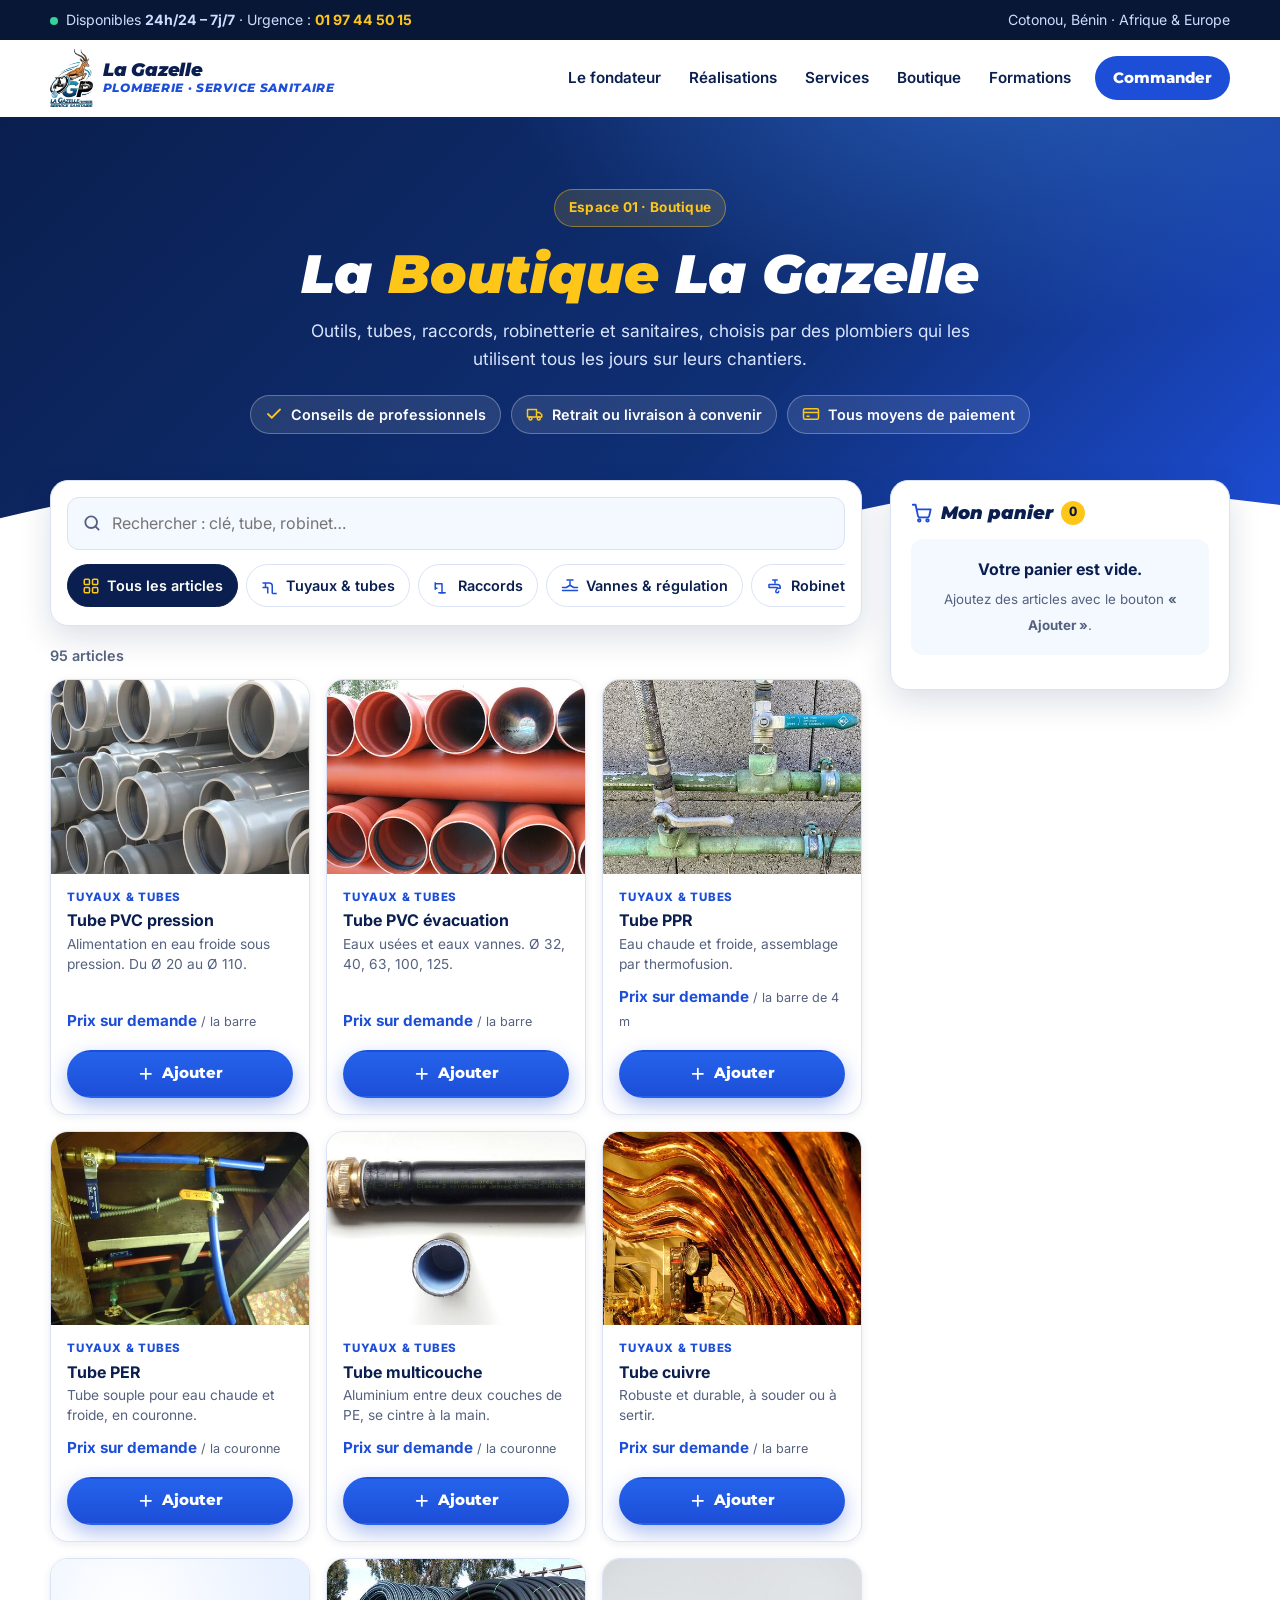
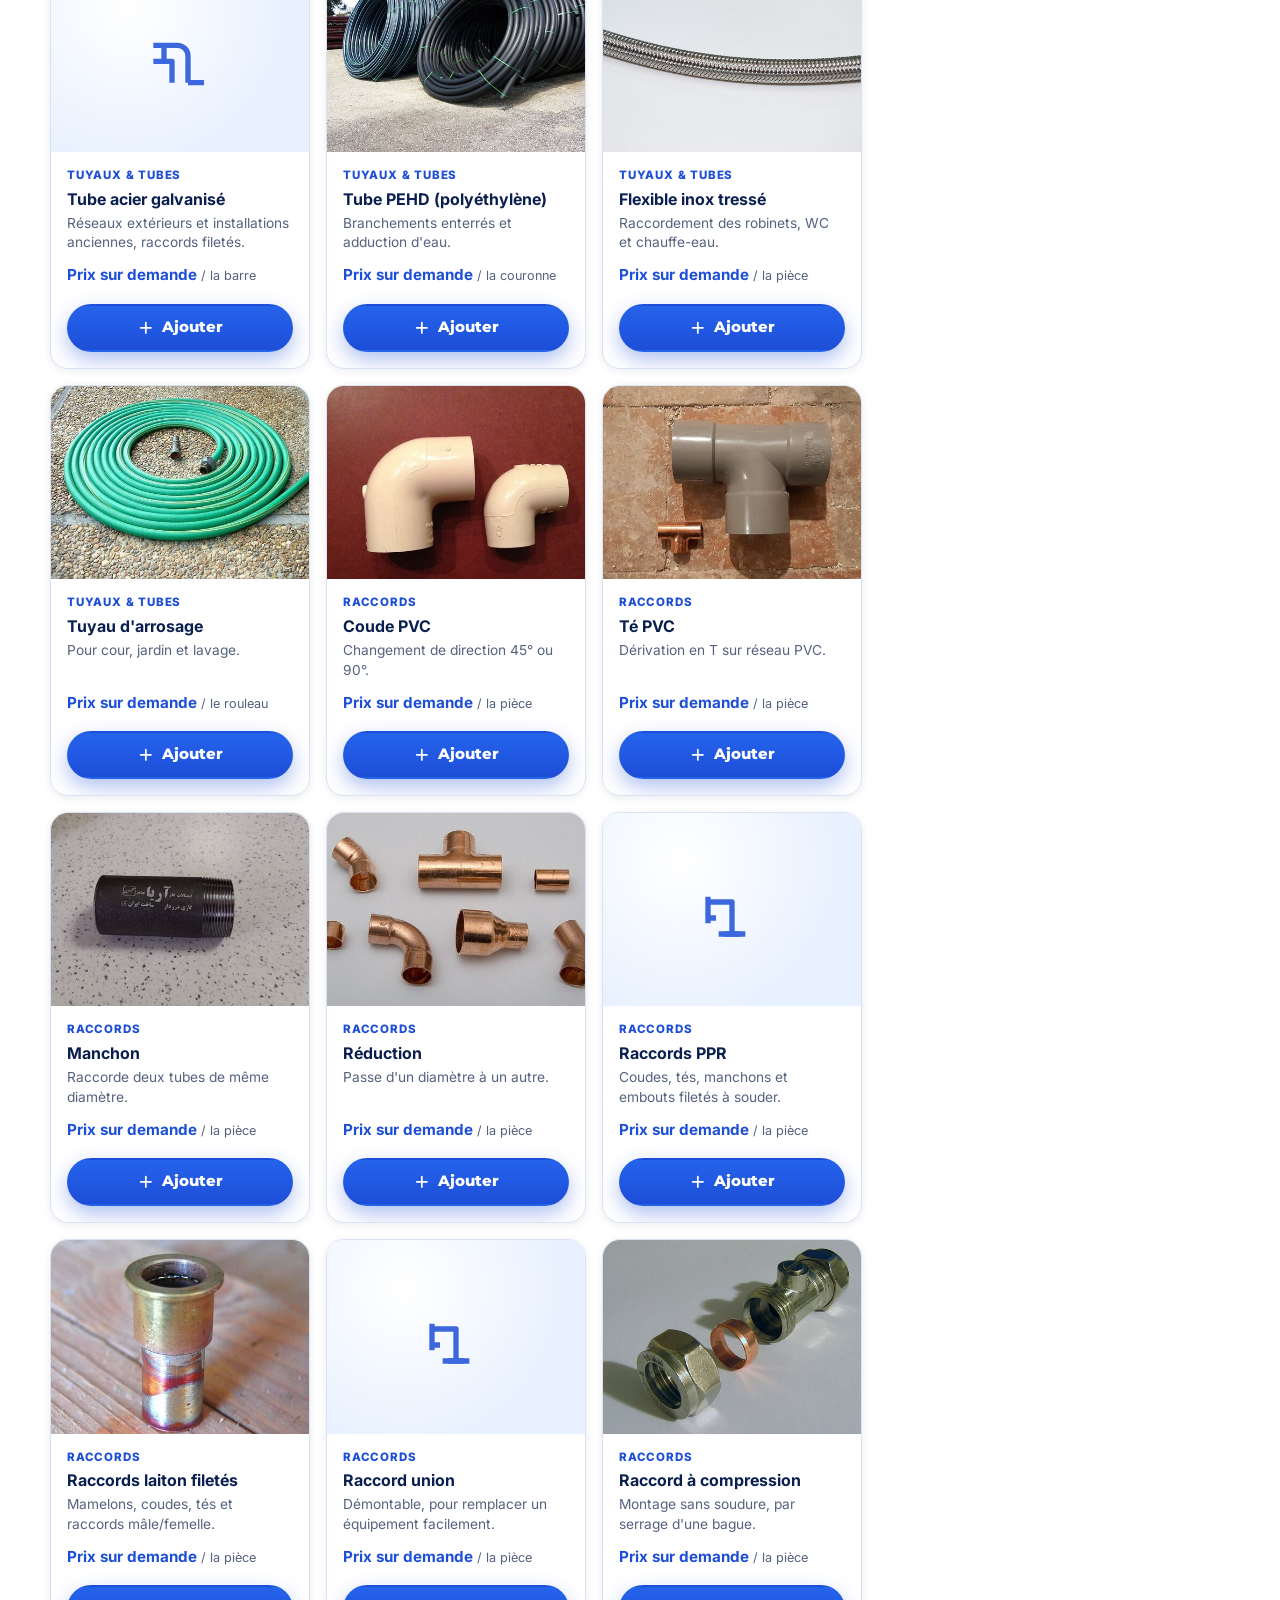
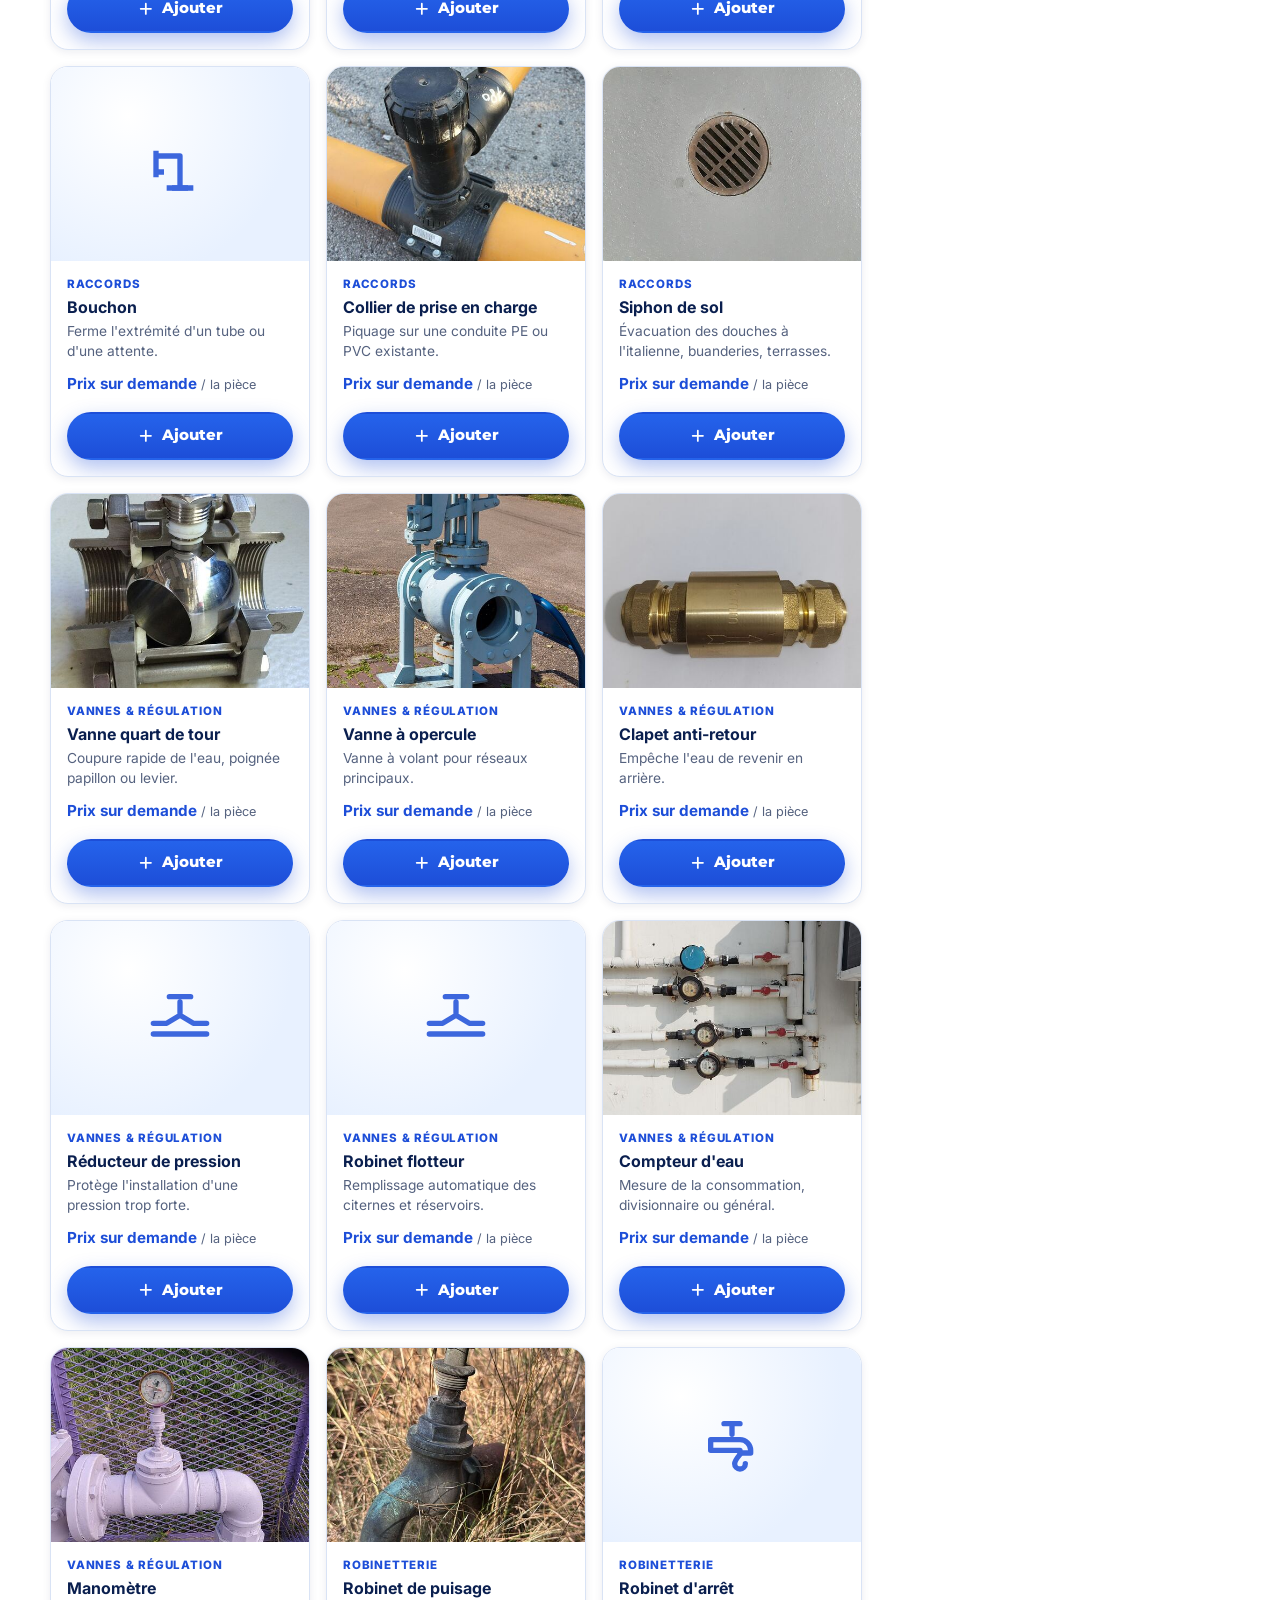
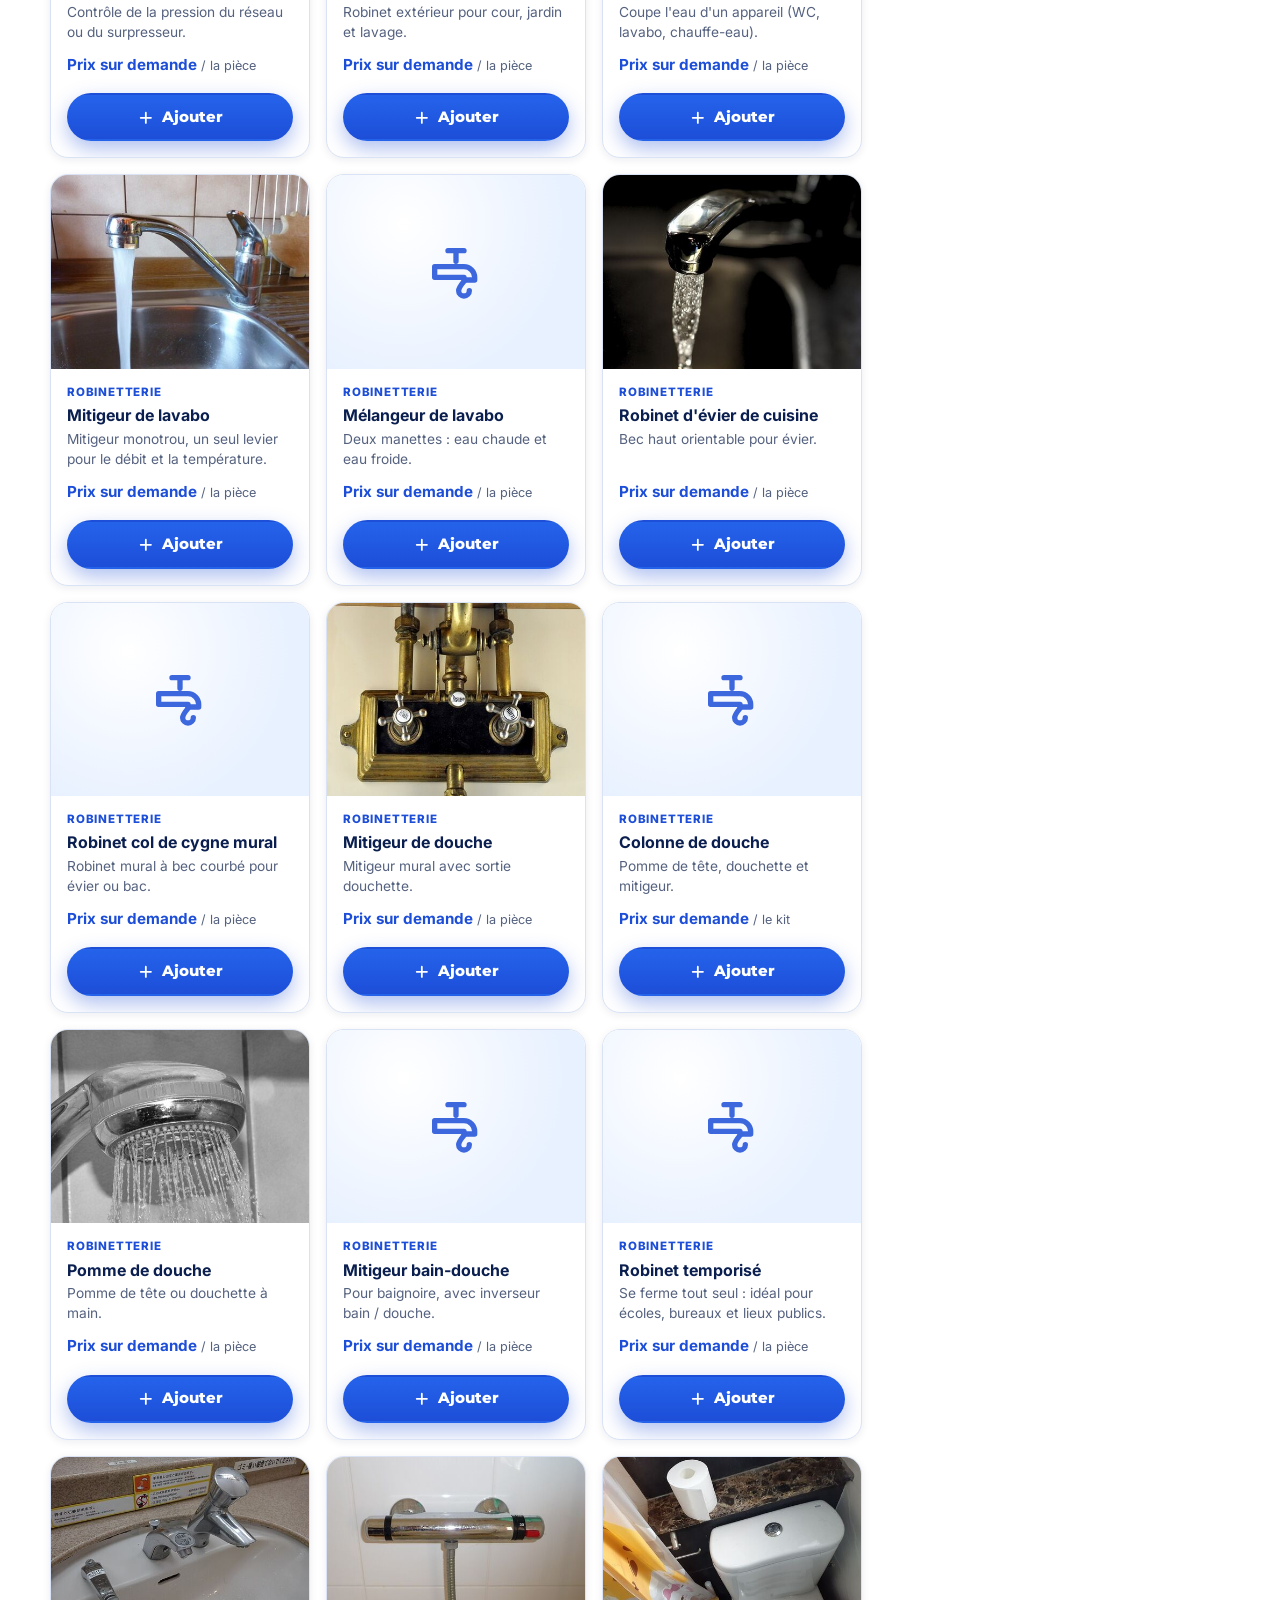
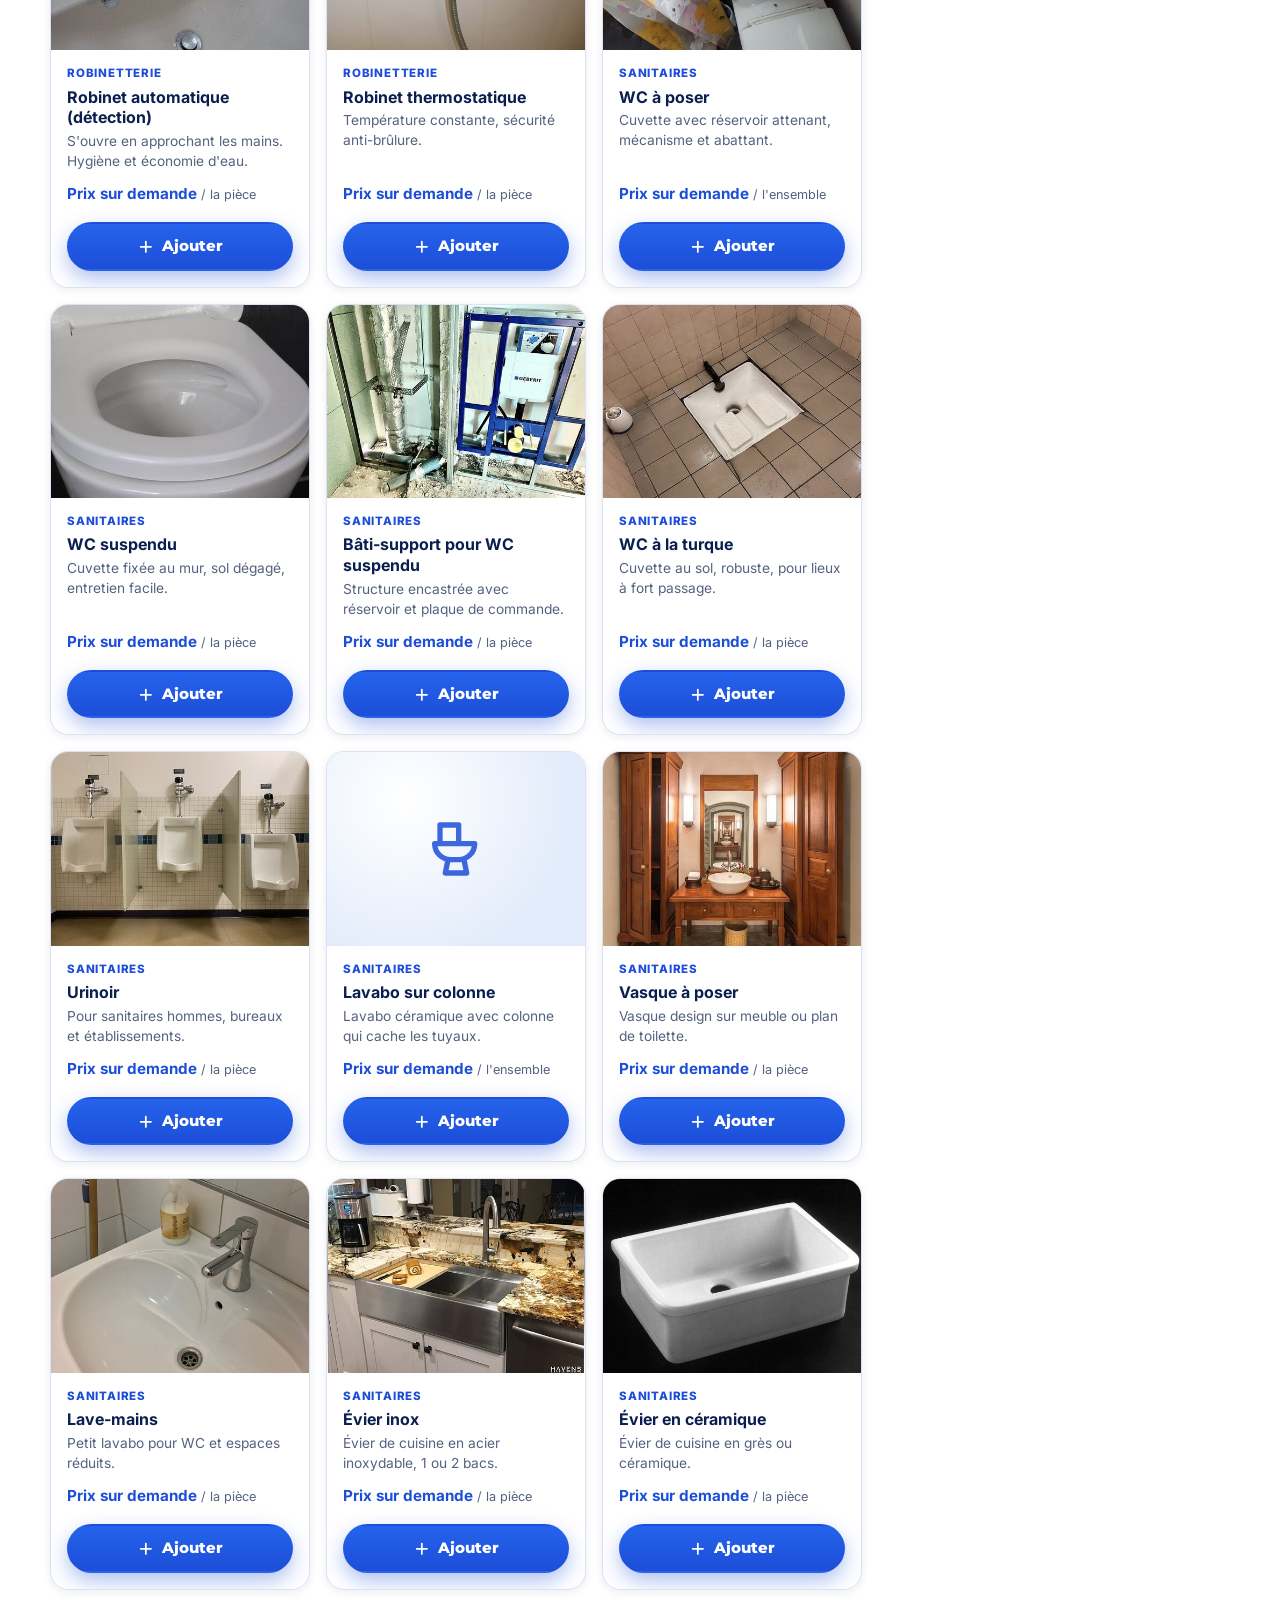
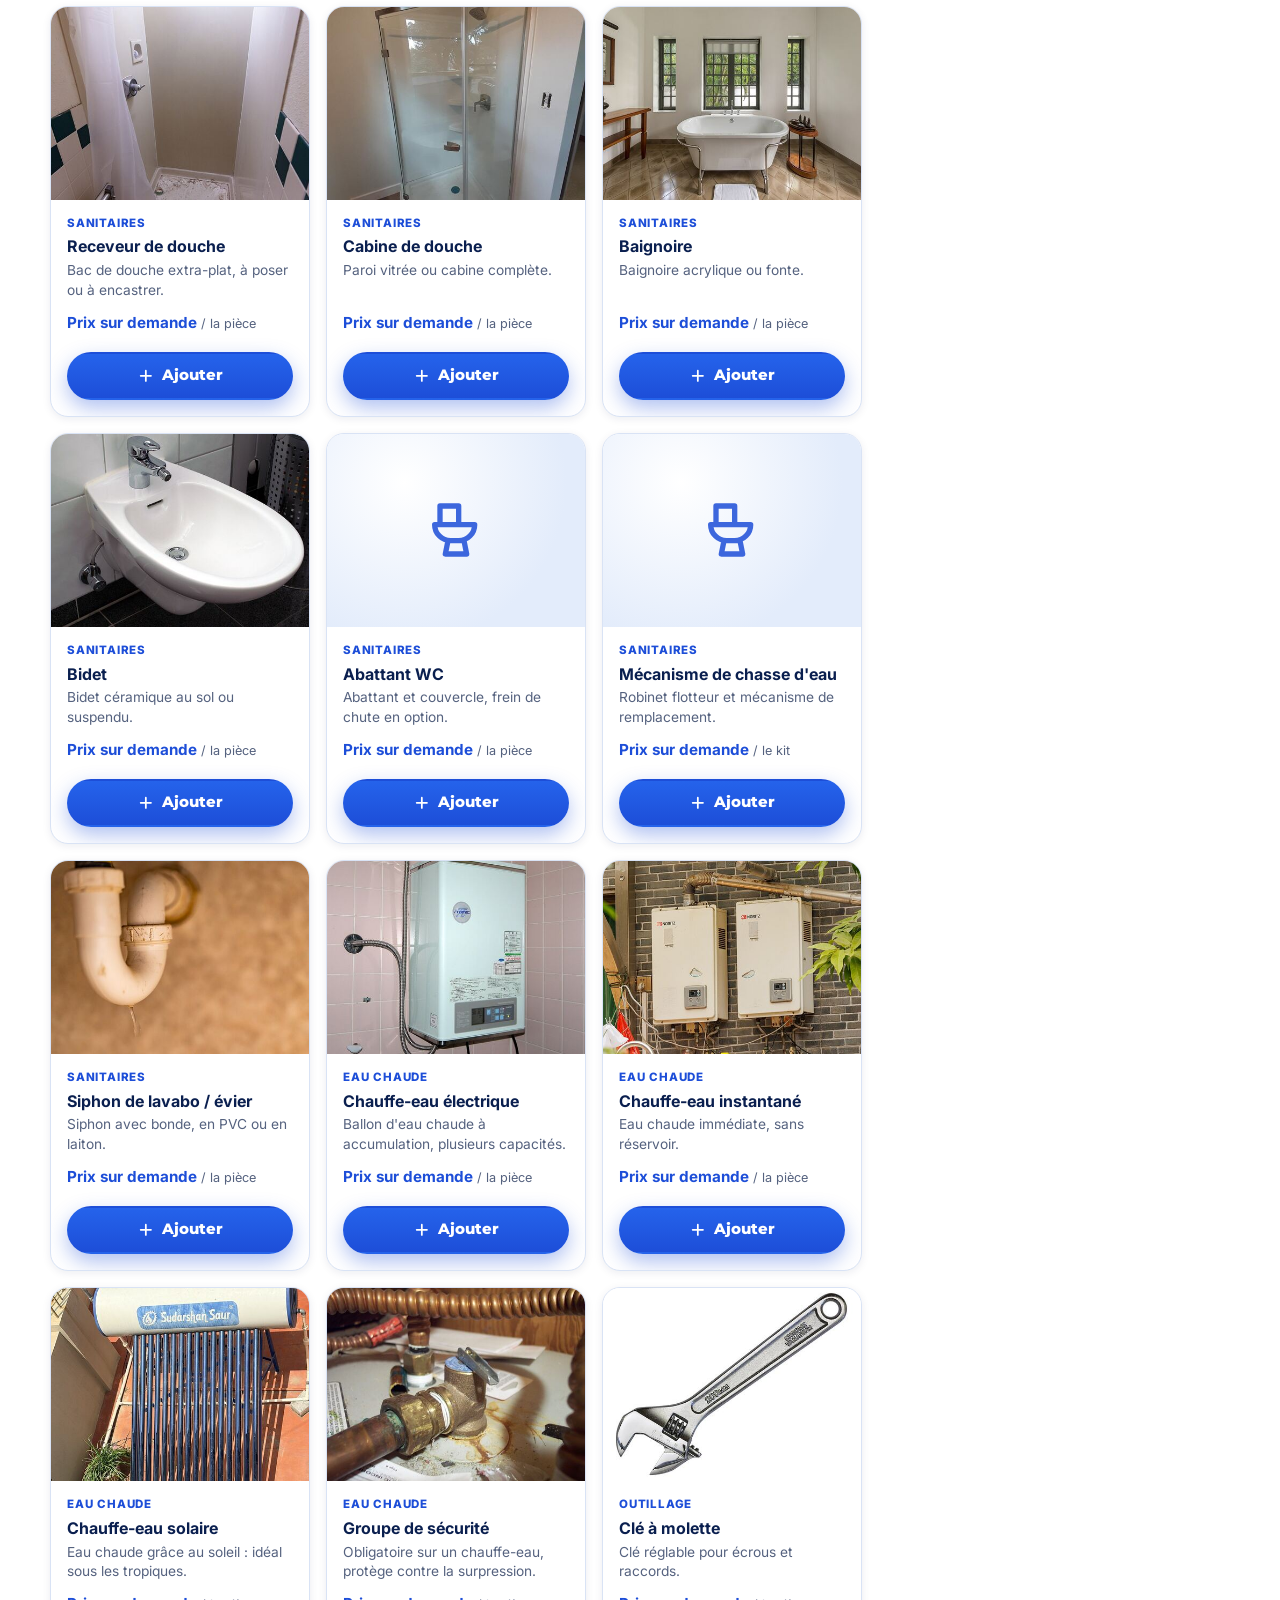
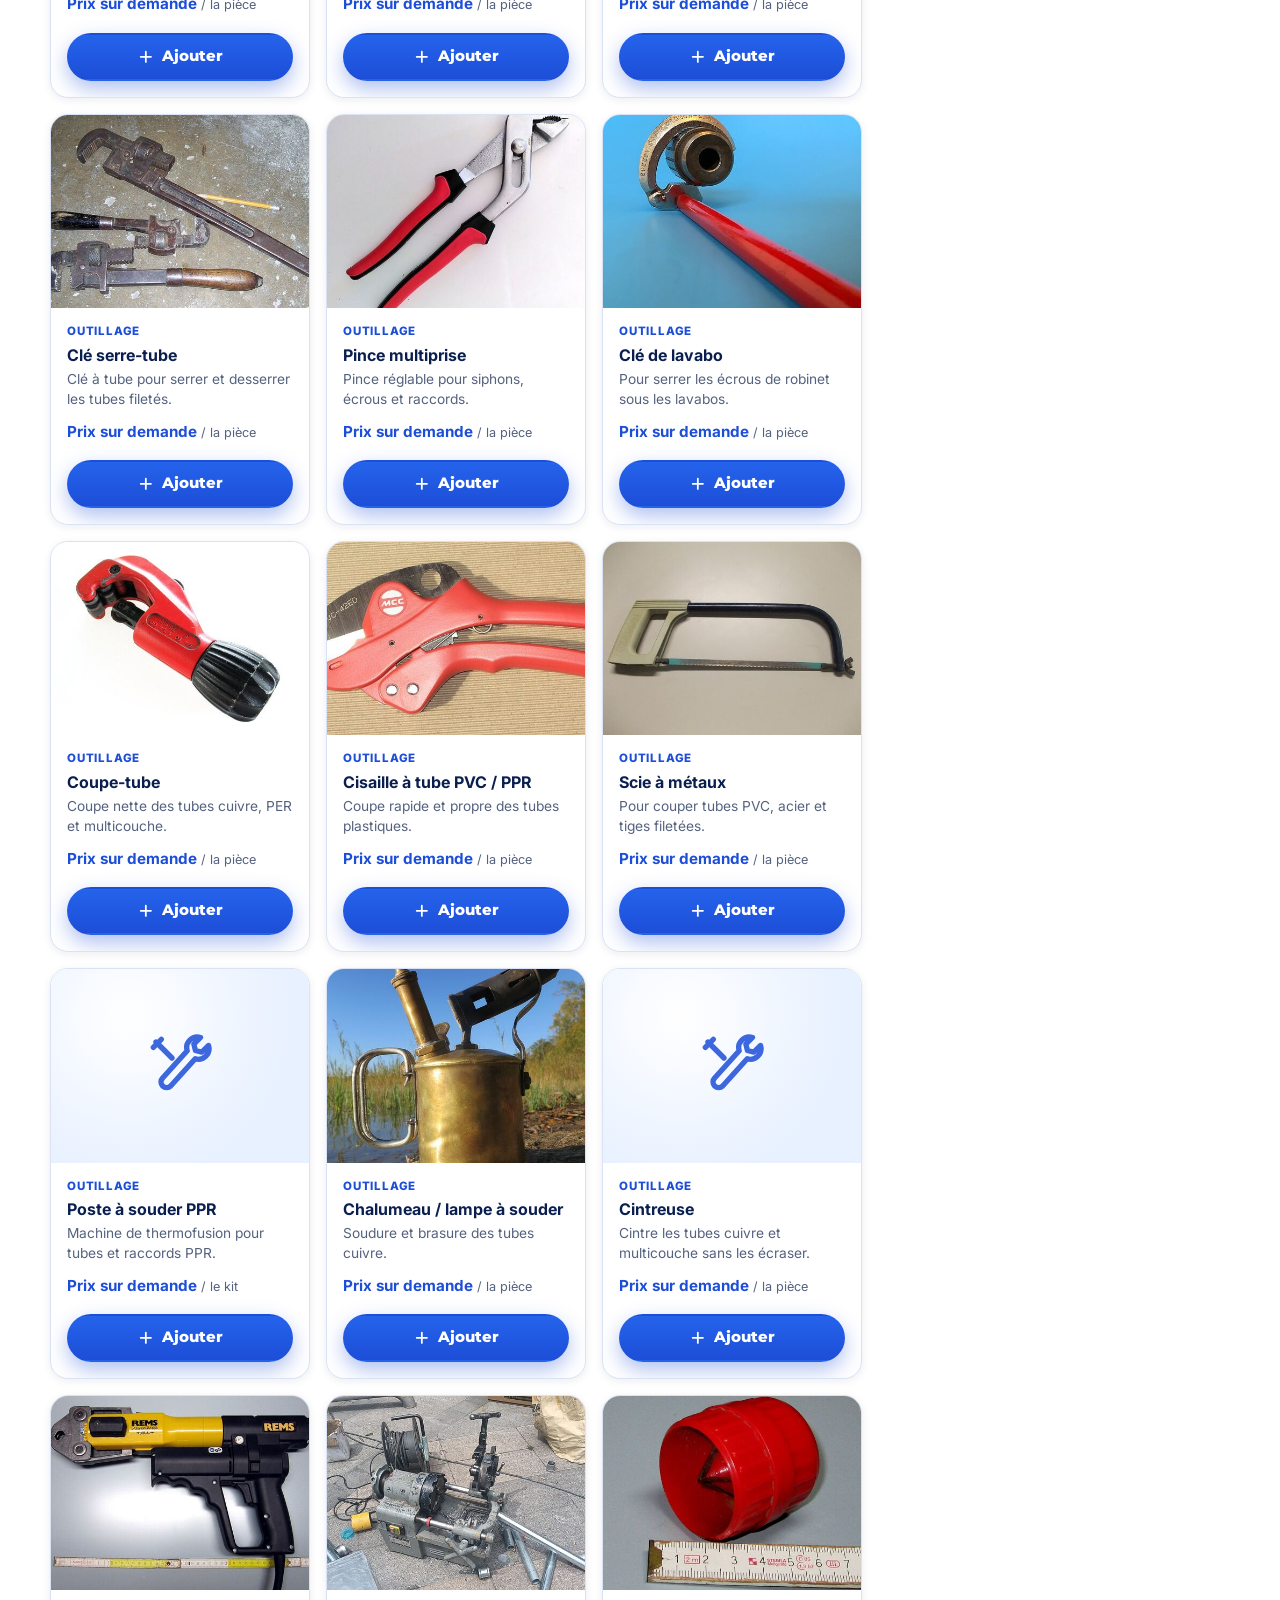
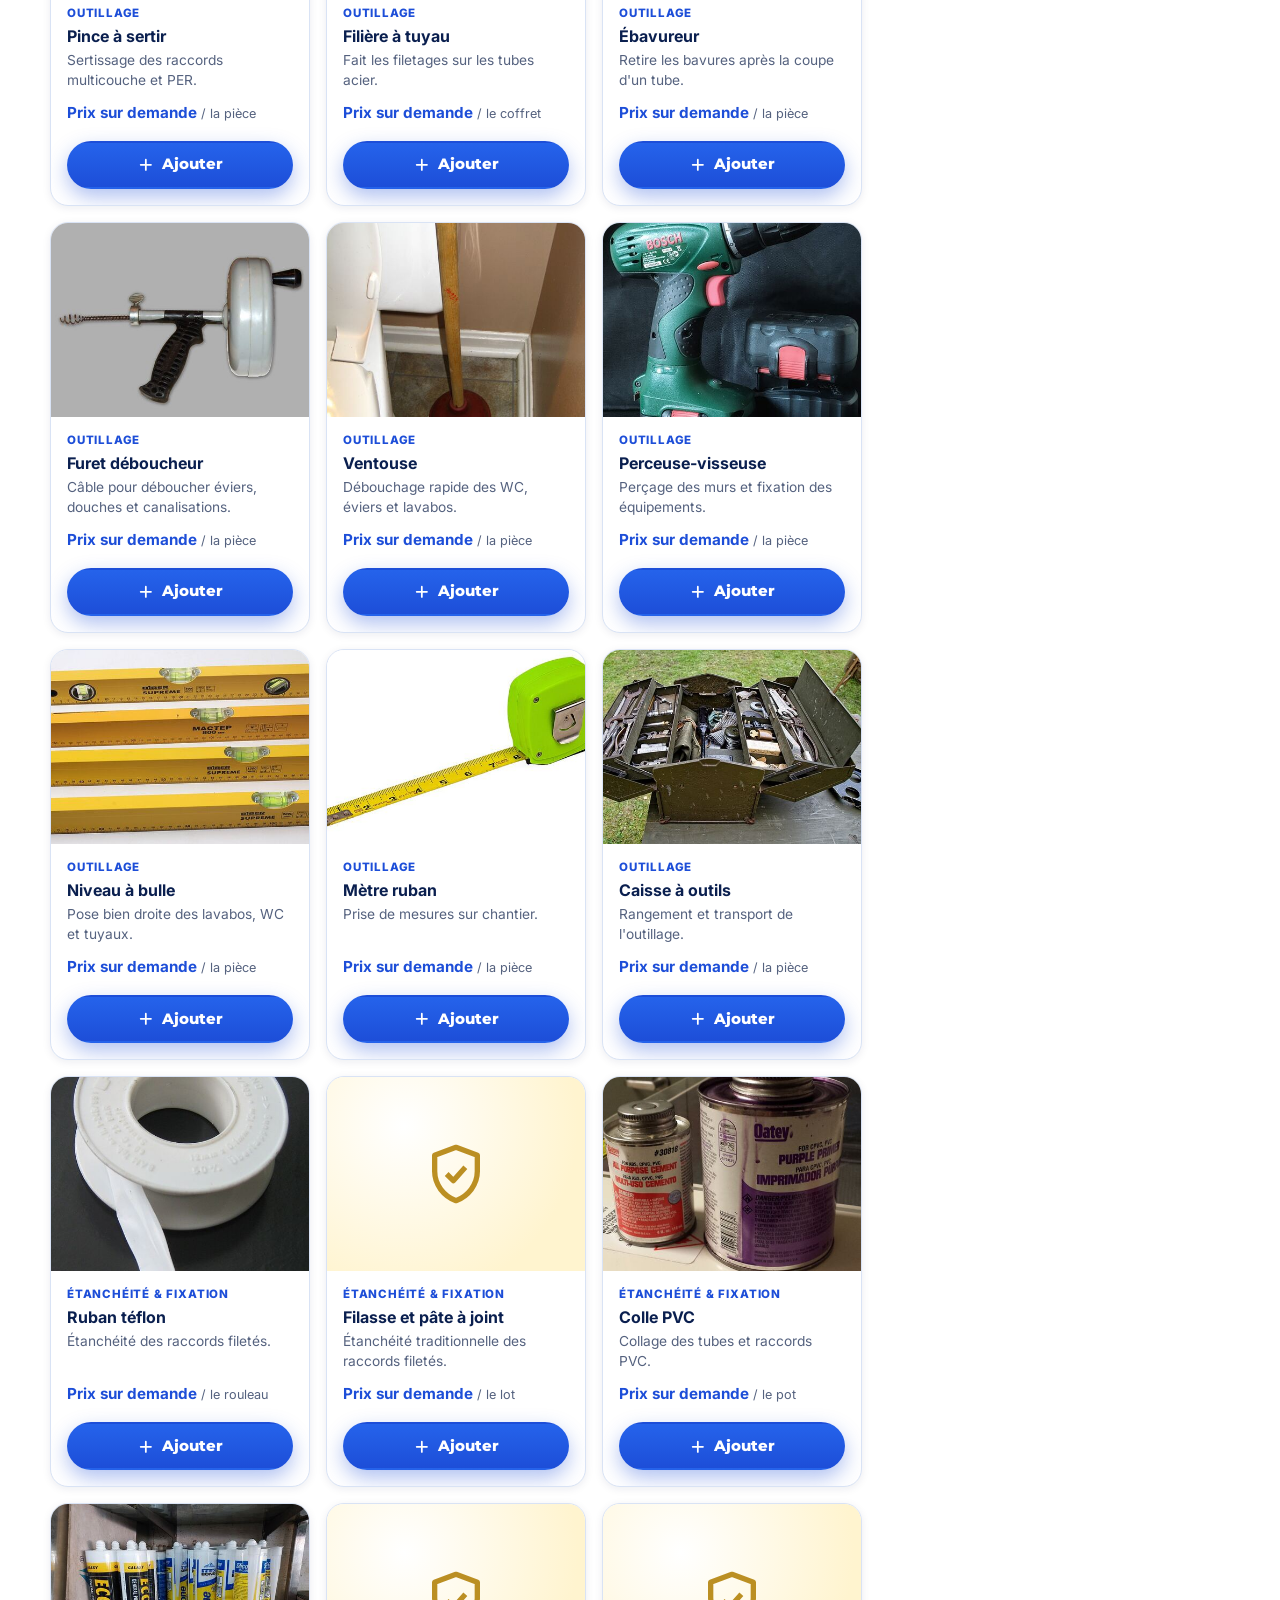
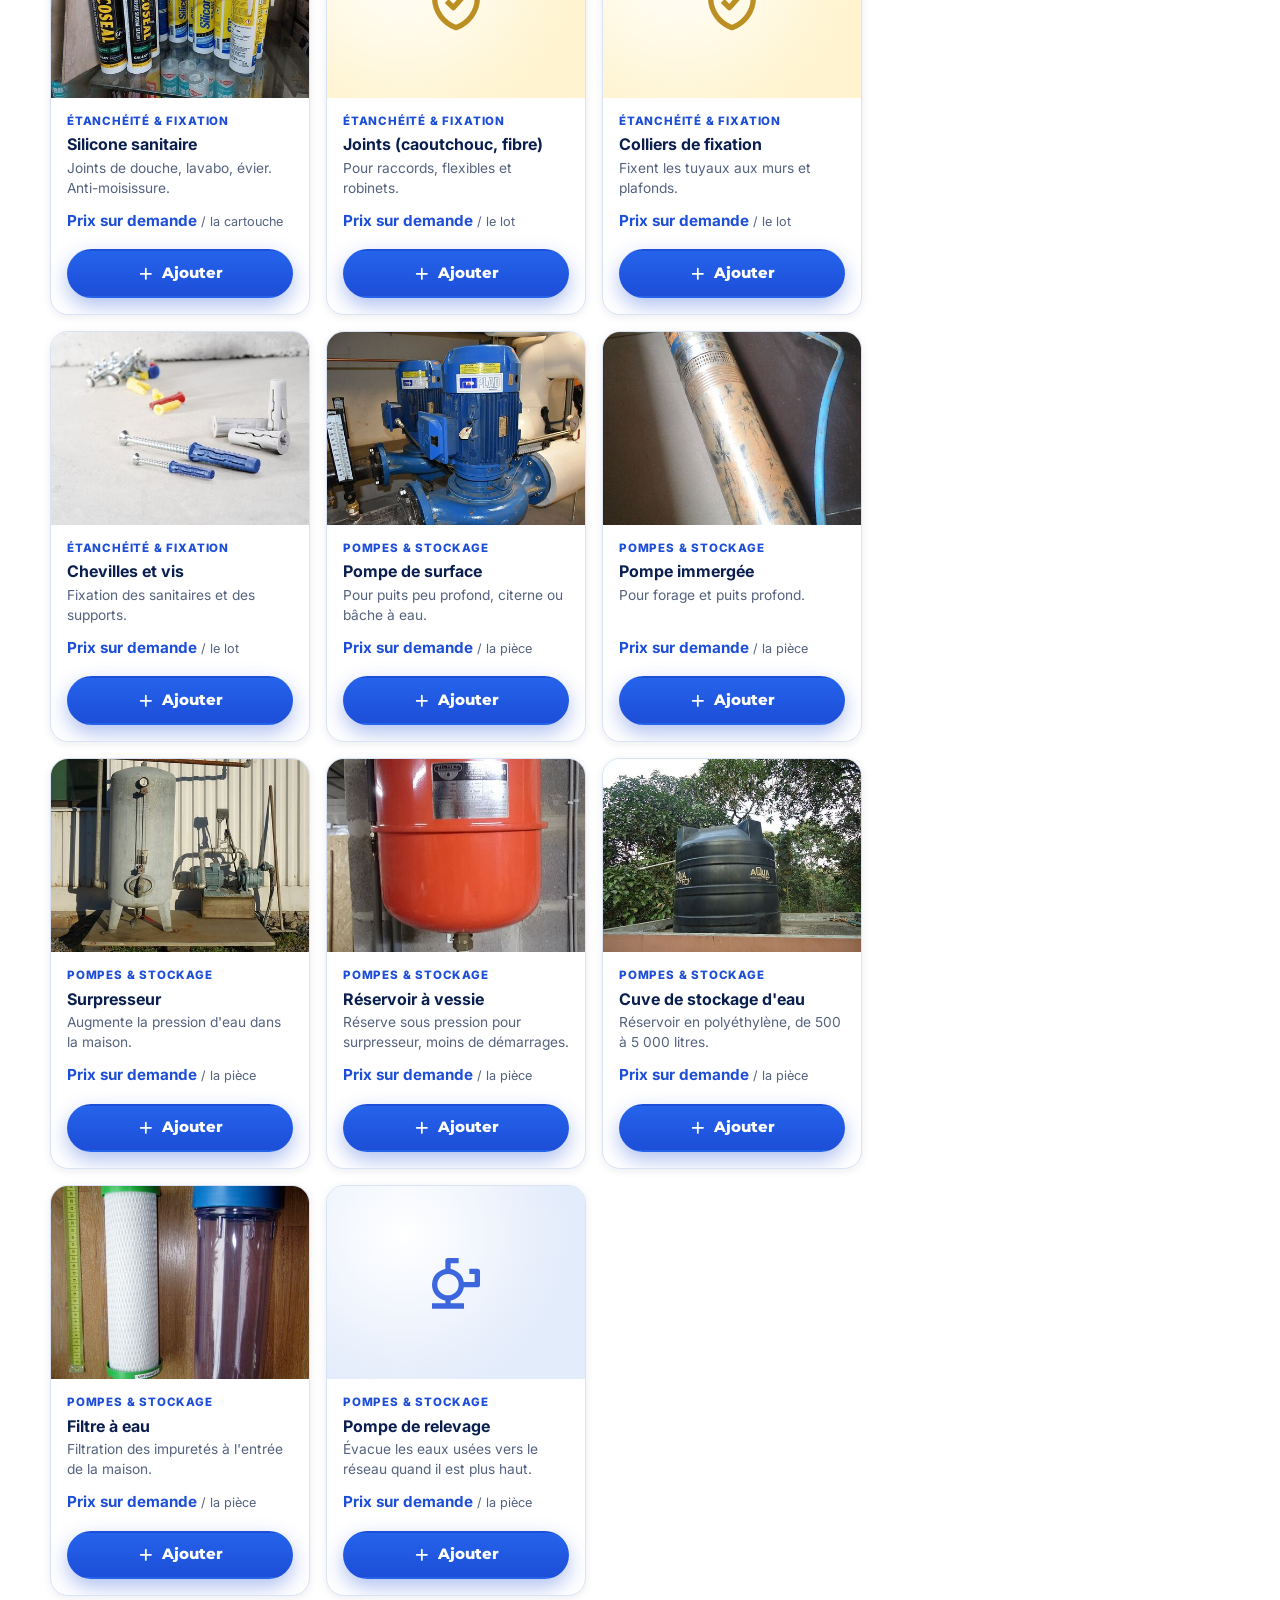
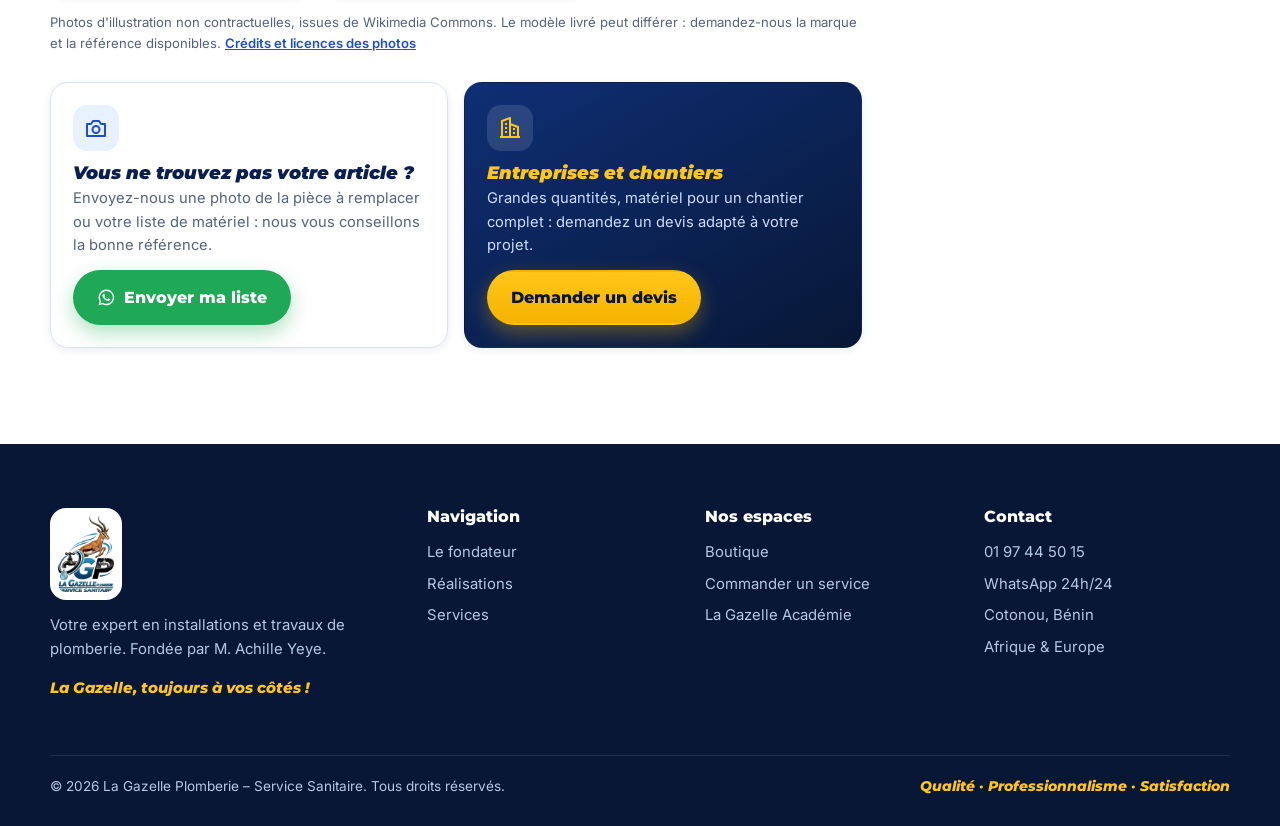
==== commit 677f39f1: "Boutique : catalogue complet de 95 articles avec photos - 9 familles : tuyaux et tubes, raccords, va" ====
--- a/site/boutique.html
+++ b/site/boutique.html
@@ -4,7 +4,7 @@
   <meta charset="utf-8">
   <meta name="viewport" content="width=device-width, initial-scale=1, viewport-fit=cover">
   <title>Boutique – Outils et matériel de plomberie | La Gazelle Plomberie</title>
-  <meta name="description" content="La boutique La Gazelle Plomberie : outillage, tubes et raccords, robinetterie, sanitaires, étanchéité, pompes. Commande par WhatsApp, retrait ou livraison, tous moyens de paiement.">
+  <meta name="description" content="La boutique La Gazelle Plomberie : tuyaux, raccords, vannes, robinetterie, sanitaires, chauffe-eau, outillage, étanchéité et pompes. Commande par WhatsApp, retrait ou livraison, tous moyens de paiement.">
   <meta name="theme-color" content="#0a1f4f">
 
   <meta property="og:type" content="website">
@@ -141,6 +141,8 @@
               <a class="btn btn-whatsapp" data-wa="Bonjour La Gazelle, je cherche cet article : " href="https://wa.me/2290197445015" target="_blank" rel="noopener"><svg><use href="#i-whatsapp"/></svg> Demander sur WhatsApp</a>
             </div>
 
+            <p class="photo-credit-note">Photos d'illustration non contractuelles, issues de Wikimedia Commons. Le modèle livré peut différer : demandez-nous la marque et la référence disponibles. <a href="credits-photos.html">Crédits et licences des photos</a></p>
+
             <div class="shop-help">
               <div class="help-card">
                 <span class="ico"><svg><use href="#i-camera"/></svg></span>
